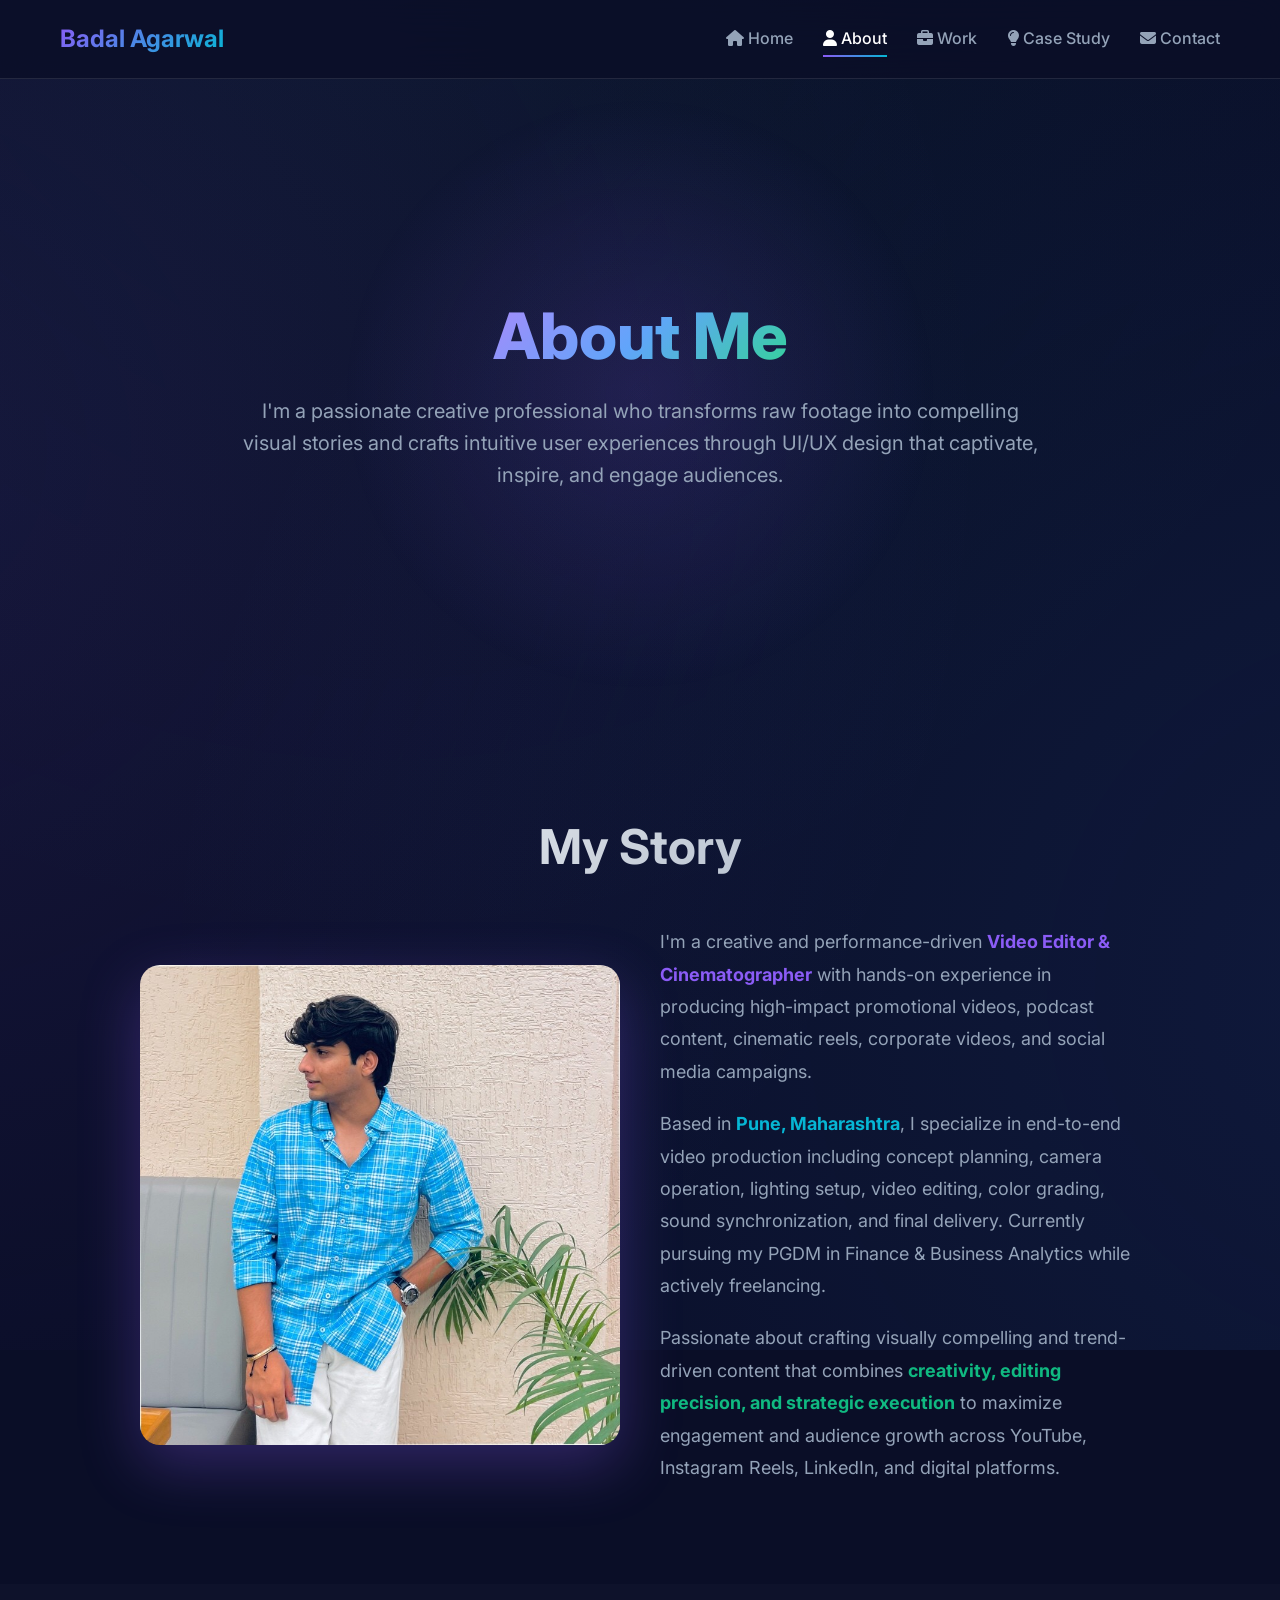
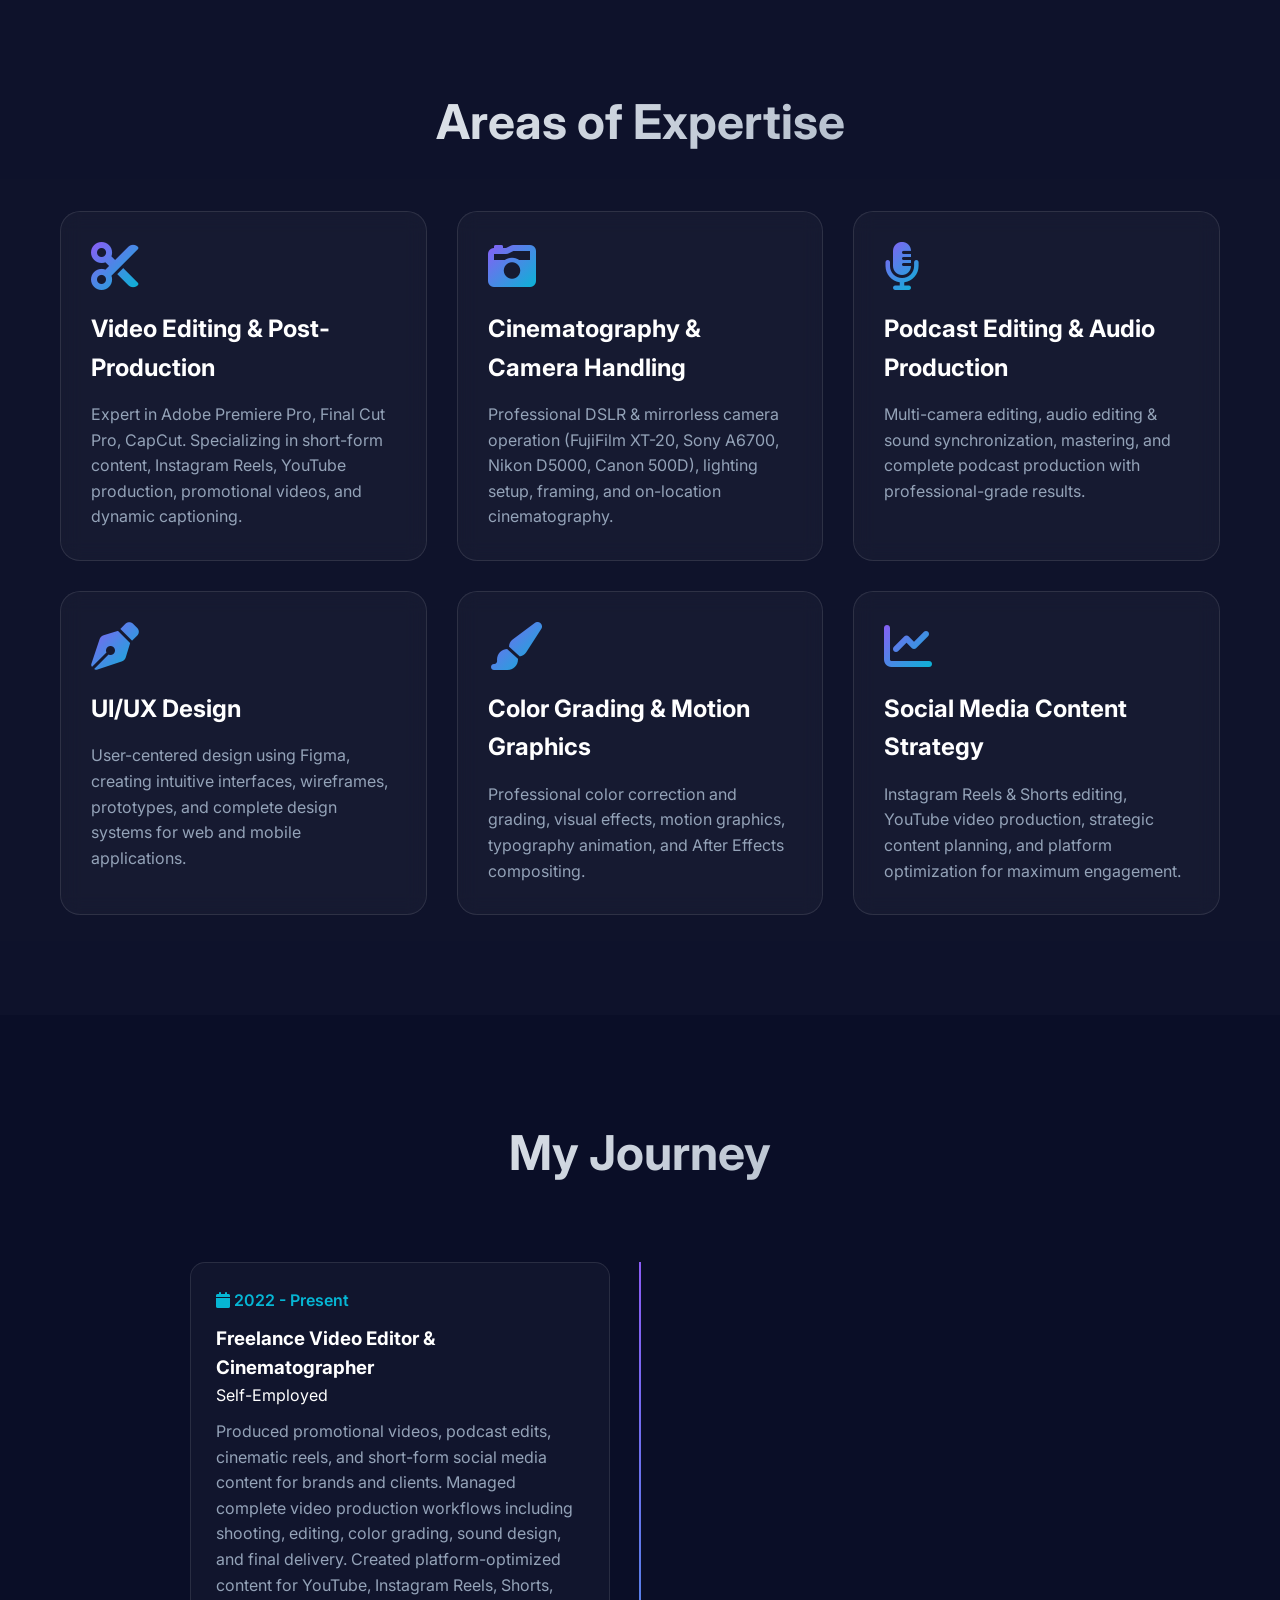
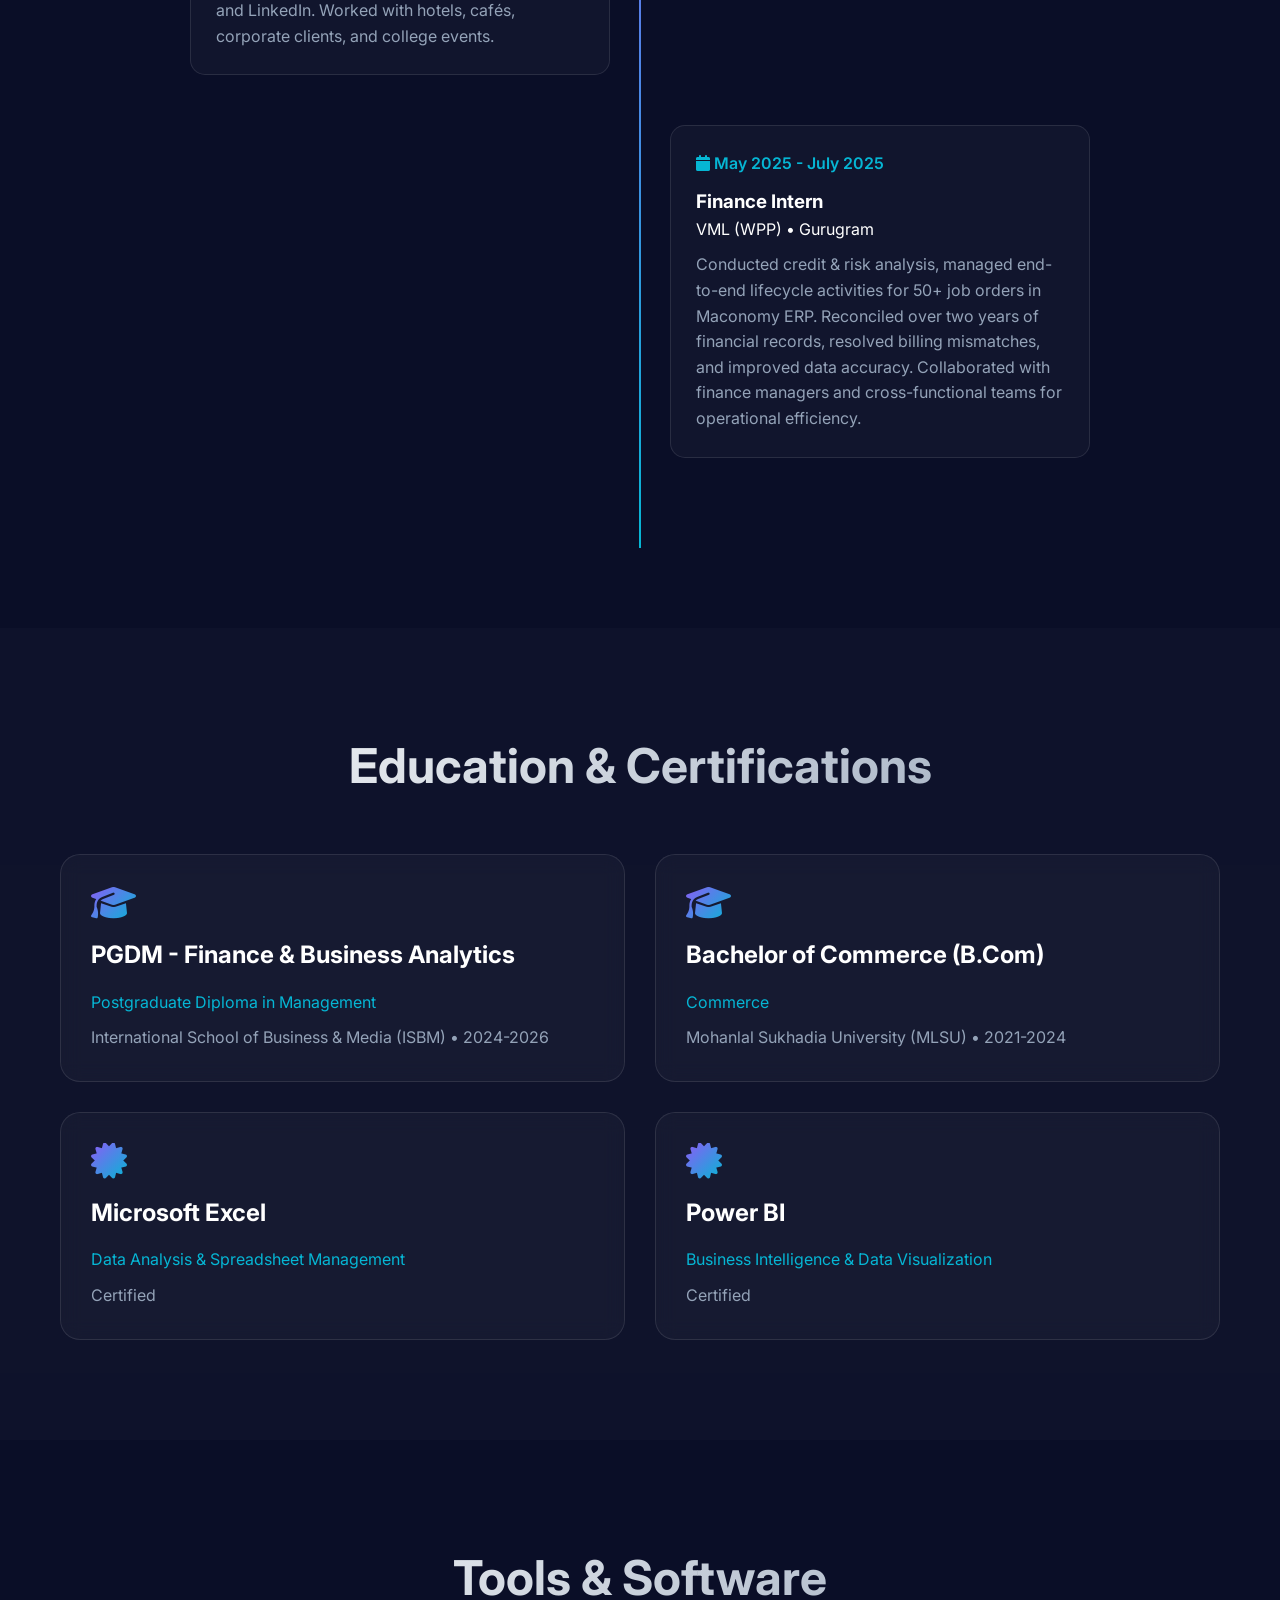
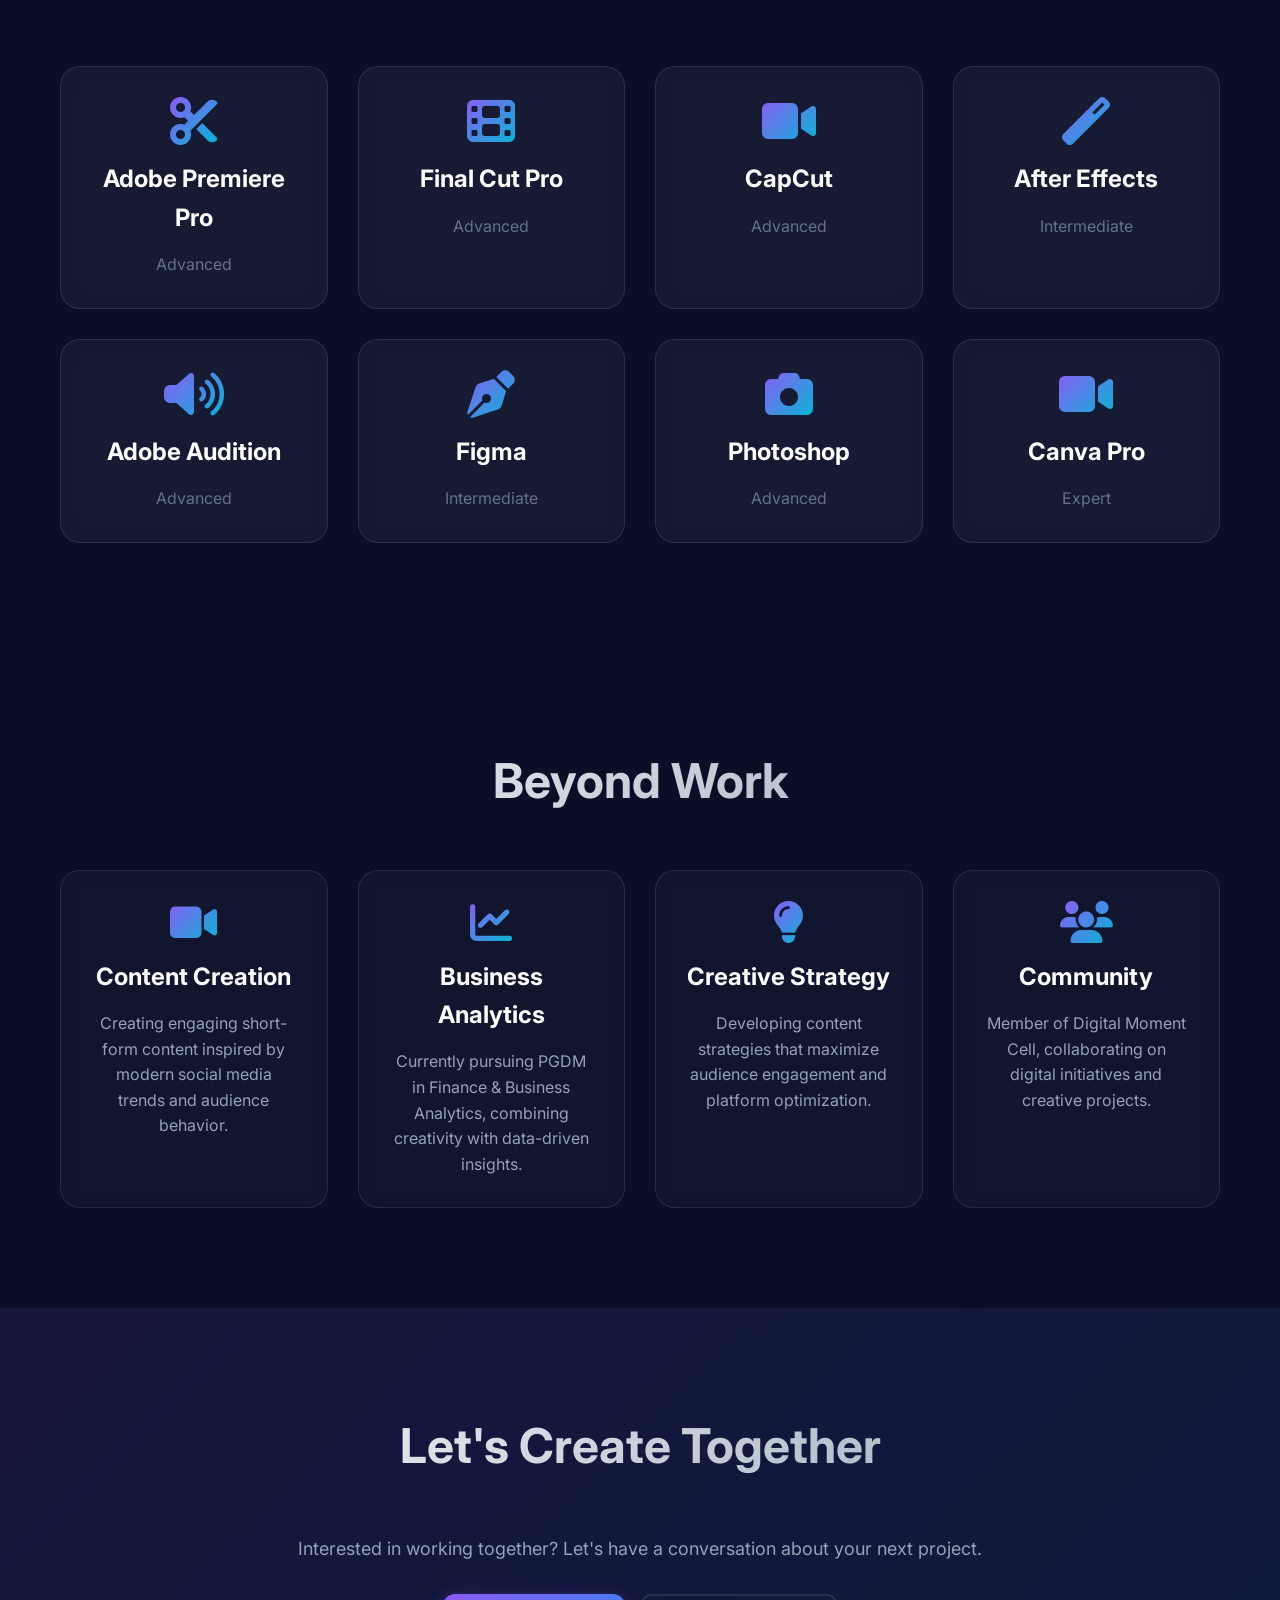
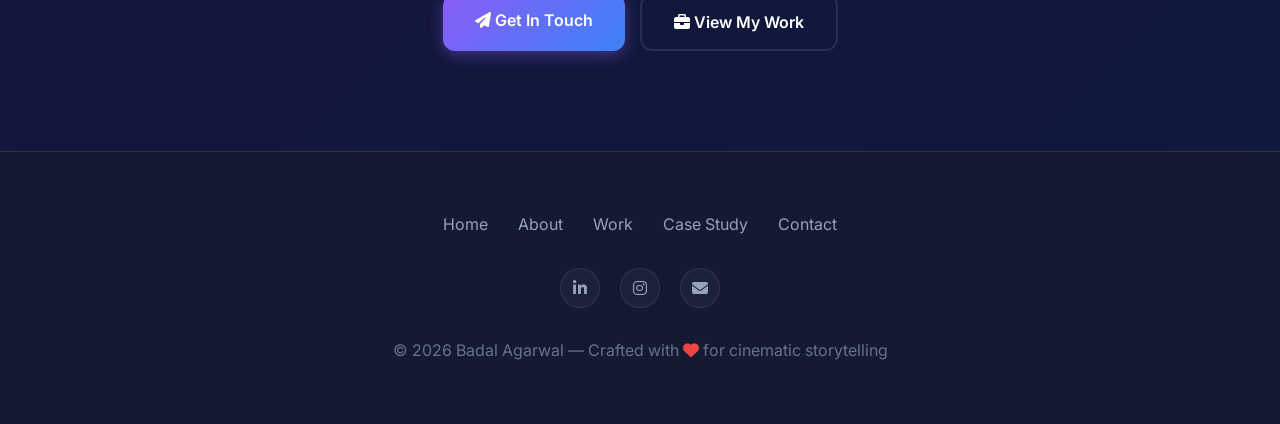
==== about.html @ 4ddb7d3e "Updated Code" ====
<!DOCTYPE html>
<html lang="en">
<head>
  <meta charset="UTF-8">
  <meta name="viewport" content="width=device-width, initial-scale=1.0">
  <meta name="description" content="Learn about Badal Agarwal - Video Editor, Cinematographer & Visual Storyteller based in Pune, Maharashtra. PGDM student specializing in creative video production.">
  <title>About | Badal Agarwal - Creative Portfolio</title>

  <!-- Font Awesome -->
  <link rel="stylesheet" href="https://cdnjs.cloudflare.com/ajax/libs/font-awesome/6.4.0/css/all.min.css">

  <!-- Google Fonts -->
  <link href="https://fonts.googleapis.com/css2?family=Inter:wght@300;400;500;600;700;800;900&display=swap" rel="stylesheet">

  <!-- Stylesheet -->
  <link rel="stylesheet" href="css/style.css">
</head>

<body>

<!-- LOADING SCREEN -->
<div class="loading-screen">
  <div class="loader"></div>
</div>

<!-- SCROLL PROGRESS BAR -->
<div class="scroll-progress"></div>

<!-- NAVIGATION -->
<header class="nav">
  <div class="logo">Badal Agarwal</div>

  <div class="menu-toggle">
    <span></span>
    <span></span>
    <span></span>
  </div>

  <nav>
    <a href="index.html"><i class="fas fa-home"></i> Home</a>
    <a href="about.html"><i class="fas fa-user"></i> About</a>
    <a href="projects.html"><i class="fas fa-briefcase"></i> Work</a>
    <a href="case-study.html"><i class="fas fa-lightbulb"></i> Case Study</a>
    <a href="contact.html"><i class="fas fa-envelope"></i> Contact</a>
  </nav>
</header>

<!-- HERO SECTION -->
<section class="hero" style="min-height: 70vh;">
  <h1 class="fade-in">About Me</h1>
  <p class="fade-in" style="max-width: 800px; font-size: 20px;">
    I'm a passionate creative professional who transforms raw footage into compelling visual stories and crafts intuitive user experiences through UI/UX design that captivate, inspire, and engage audiences.
  </p>
</section>

<!-- MY STORY -->
<section class="section">
  <div style="max-width: 1000px; margin: 0 auto;">
    <h2 class="fade-in" style="text-align: center; margin-bottom: 40px;">My Story</h2>

    <div style="display: grid; grid-template-columns: 1fr 1fr; gap: 40px; align-items: center;" class="fade-in">
      <div>
        <img src="assets/images/Badal.jpeg"
             alt="Badal Agarwal"
             class="img"
             style="border-radius: 20px; box-shadow: 0 20px 60px rgba(139, 92, 246, 0.3);">
      </div>

      <div>
        <p style="font-size: 18px; line-height: 1.8; color: var(--text-secondary); margin-bottom: 20px;">
          I'm a creative and performance-driven <strong style="color: var(--accent-purple);">Video Editor & Cinematographer</strong> with hands-on experience in producing high-impact promotional videos, podcast content, cinematic reels, corporate videos, and social media campaigns.
        </p>

        <p style="font-size: 18px; line-height: 1.8; color: var(--text-secondary); margin-bottom: 20px;">
          Based in <strong style="color: var(--accent-cyan);">Pune, Maharashtra</strong>, I specialize in end-to-end video production including concept planning, camera operation, lighting setup, video editing, color grading, sound synchronization, and final delivery. Currently pursuing my PGDM in Finance & Business Analytics while actively freelancing.
        </p>

        <p style="font-size: 18px; line-height: 1.8; color: var(--text-secondary);">
          Passionate about crafting visually compelling and trend-driven content that combines <strong style="color: var(--accent-green);">creativity, editing precision, and strategic execution</strong> to maximize engagement and audience growth across YouTube, Instagram Reels, LinkedIn, and digital platforms.
        </p>
      </div>
    </div>
  </div>
</section>

<!-- EXPERTISE AREAS -->
<section class="section" style="background: rgba(255,255,255,0.02);">
  <h2 class="fade-in">Areas of Expertise</h2>

  <div class="grid">
    <div class="card fade-in">
      <i class="fas fa-cut"></i>
      <h3>Video Editing & Post-Production</h3>
      <p>Expert in Adobe Premiere Pro, Final Cut Pro, CapCut. Specializing in short-form content, Instagram Reels, YouTube production, promotional videos, and dynamic captioning.</p>
    </div>

    <div class="card fade-in">
      <i class="fas fa-camera-retro"></i>
      <h3>Cinematography & Camera Handling</h3>
      <p>Professional DSLR & mirrorless camera operation (FujiFilm XT-20, Sony A6700, Nikon D5000, Canon 500D), lighting setup, framing, and on-location cinematography.</p>
    </div>

    <div class="card fade-in">
      <i class="fas fa-microphone-alt"></i>
      <h3>Podcast Editing & Audio Production</h3>
      <p>Multi-camera editing, audio editing & sound synchronization, mastering, and complete podcast production with professional-grade results.</p>
    </div>

    <div class="card fade-in">
      <i class="fas fa-pen-nib"></i>
      <h3>UI/UX Design</h3>
      <p>User-centered design using Figma, creating intuitive interfaces, wireframes, prototypes, and complete design systems for web and mobile applications.</p>
    </div>

    <div class="card fade-in">
      <i class="fas fa-paint-brush"></i>
      <h3>Color Grading & Motion Graphics</h3>
      <p>Professional color correction and grading, visual effects, motion graphics, typography animation, and After Effects compositing.</p>
    </div>

    <div class="card fade-in">
      <i class="fas fa-chart-line"></i>
      <h3>Social Media Content Strategy</h3>
      <p>Instagram Reels & Shorts editing, YouTube video production, strategic content planning, and platform optimization for maximum engagement.</p>
    </div>
  </div>
</section>

<!-- TIMELINE / JOURNEY -->
<section class="section">
  <h2 class="fade-in">My Journey</h2>

  <div class="timeline">
    <div class="timeline-item">
      <div class="timeline-dot"></div>
      <div class="timeline-content">
        <div class="timeline-date"><i class="fas fa-calendar"></i> 2022 - Present</div>
        <h3>Freelance Video Editor & Cinematographer</h3>
        <p>Self-Employed</p>
        <p style="margin-top: 10px; color: var(--text-secondary);">
          Produced promotional videos, podcast edits, cinematic reels, and short-form social media content for brands and clients. Managed complete video production workflows including shooting, editing, color grading, sound design, and final delivery. Created platform-optimized content for YouTube, Instagram Reels, Shorts, and LinkedIn. Worked with hotels, cafés, corporate clients, and college events.
        </p>
      </div>
    </div>

    <div class="timeline-item">
      <div class="timeline-dot"></div>
      <div class="timeline-content">
        <div class="timeline-date"><i class="fas fa-calendar"></i> May 2025 - July 2025</div>
        <h3>Finance Intern</h3>
        <p>VML (WPP) • Gurugram</p>
        <p style="margin-top: 10px; color: var(--text-secondary);">
          Conducted credit & risk analysis, managed end-to-end lifecycle activities for 50+ job orders in Maconomy ERP. Reconciled over two years of financial records, resolved billing mismatches, and improved data accuracy. Collaborated with finance managers and cross-functional teams for operational efficiency.
        </p>
      </div>
    </div>
  </div>
</section>

<!-- CERTIFICATIONS & EDUCATION -->
<section class="section" style="background: rgba(255,255,255,0.02);">
  <h2 class="fade-in">Education & Certifications</h2>

  <div class="grid grid-2">
    <div class="card fade-in">
      <i class="fas fa-graduation-cap" style="font-size: 36px; margin-bottom: 15px;"></i>
      <h3>PGDM - Finance & Business Analytics</h3>
      <p style="color: var(--accent-cyan); margin-bottom: 10px;">Postgraduate Diploma in Management</p>
      <p style="color: var(--text-secondary);">International School of Business & Media (ISBM) • 2024-2026</p>
    </div>

    <div class="card fade-in">
      <i class="fas fa-graduation-cap" style="font-size: 36px; margin-bottom: 15px;"></i>
      <h3>Bachelor of Commerce (B.Com)</h3>
      <p style="color: var(--accent-cyan); margin-bottom: 10px;">Commerce</p>
      <p style="color: var(--text-secondary);">Mohanlal Sukhadia University (MLSU) • 2021-2024</p>
    </div>

    <div class="card fade-in">
      <i class="fas fa-certificate" style="font-size: 36px; margin-bottom: 15px;"></i>
      <h3>Microsoft Excel</h3>
      <p style="color: var(--accent-cyan); margin-bottom: 10px;">Data Analysis & Spreadsheet Management</p>
      <p style="color: var(--text-secondary);">Certified</p>
    </div>

    <div class="card fade-in">
      <i class="fas fa-certificate" style="font-size: 36px; margin-bottom: 15px;"></i>
      <h3>Power BI</h3>
      <p style="color: var(--accent-cyan); margin-bottom: 10px;">Business Intelligence & Data Visualization</p>
      <p style="color: var(--text-secondary);">Certified</p>
    </div>
  </div>
</section>

<!-- TOOLS & SOFTWARE -->
<section class="section">
  <h2 class="fade-in">Tools & Software</h2>

  <div class="grid grid-4">
    <div class="card fade-in text-center glass">
      <i class="fas fa-cut" style="font-size: 48px; margin-bottom: 15px; color: var(--accent-purple);"></i>
      <h3>Adobe Premiere Pro</h3>
      <p style="color: var(--text-muted);">Advanced</p>
    </div>

    <div class="card fade-in text-center glass">
      <i class="fas fa-film" style="font-size: 48px; margin-bottom: 15px; color: var(--accent-blue);"></i>
      <h3>Final Cut Pro</h3>
      <p style="color: var(--text-muted);">Advanced</p>
    </div>

    <div class="card fade-in text-center glass">
      <i class="fas fa-video" style="font-size: 48px; margin-bottom: 15px; color: var(--accent-cyan);"></i>
      <h3>CapCut</h3>
      <p style="color: var(--text-muted);">Advanced</p>
    </div>

    <div class="card fade-in text-center glass">
      <i class="fas fa-magic" style="font-size: 48px; margin-bottom: 15px; color: var(--accent-green);"></i>
      <h3>After Effects</h3>
      <p style="color: var(--text-muted);">Intermediate</p>
    </div>

    <div class="card fade-in text-center glass">
      <i class="fas fa-volume-up" style="font-size: 48px; margin-bottom: 15px; color: var(--accent-purple);"></i>
      <h3>Adobe Audition</h3>
      <p style="color: var(--text-muted);">Advanced</p>
    </div>

    <div class="card fade-in text-center glass">
      <i class="fas fa-pen-nib" style="font-size: 48px; margin-bottom: 15px; color: var(--accent-blue);"></i>
      <h3>Figma</h3>
      <p style="color: var(--text-muted);">Intermediate</p>
    </div>

    <div class="card fade-in text-center glass">
      <i class="fas fa-camera" style="font-size: 48px; margin-bottom: 15px; color: var(--accent-cyan);"></i>
      <h3>Photoshop</h3>
      <p style="color: var(--text-muted);">Advanced</p>
    </div>

    <div class="card fade-in text-center glass">
      <i class="fas fa-video" style="font-size: 48px; margin-bottom: 15px; color: var(--accent-green);"></i>
      <h3>Canva Pro</h3>
      <p style="color: var(--text-muted);">Expert</p>
    </div>
  </div>
</section>

<!-- PERSONAL INTERESTS -->
<section class="section">
  <h2 class="fade-in">Beyond Work</h2>

  <div class="grid grid-4">
    <div class="card fade-in text-center">
      <i class="fas fa-video" style="font-size: 42px; margin-bottom: 15px; color: var(--accent-cyan);"></i>
      <h3>Content Creation</h3>
      <p>Creating engaging short-form content inspired by modern social media trends and audience behavior.</p>
    </div>

    <div class="card fade-in text-center">
      <i class="fas fa-chart-line" style="font-size: 42px; margin-bottom: 15px; color: var(--accent-purple);"></i>
      <h3>Business Analytics</h3>
      <p>Currently pursuing PGDM in Finance & Business Analytics, combining creativity with data-driven insights.</p>
    </div>

    <div class="card fade-in text-center">
      <i class="fas fa-lightbulb" style="font-size: 42px; margin-bottom: 15px; color: var(--accent-blue);"></i>
      <h3>Creative Strategy</h3>
      <p>Developing content strategies that maximize audience engagement and platform optimization.</p>
    </div>

    <div class="card fade-in text-center">
      <i class="fas fa-users" style="font-size: 42px; margin-bottom: 15px; color: var(--accent-green);"></i>
      <h3>Community</h3>
      <p>Member of Digital Moment Cell, collaborating on digital initiatives and creative projects.</p>
    </div>
  </div>
</section>

<!-- CALL TO ACTION -->
<section class="section text-center" style="background: linear-gradient(135deg, rgba(139, 92, 246, 0.1), rgba(59, 130, 246, 0.1));">
  <h2 class="fade-in">Let's Create Together</h2>
  <p class="fade-in" style="color: var(--text-secondary); margin-bottom: 30px; font-size: 18px;">
    Interested in working together? Let's have a conversation about your next project.
  </p>
  <div class="hero-buttons fade-in">
    <a href="contact.html" class="btn">
      <i class="fas fa-paper-plane"></i> Get In Touch
    </a>
    <a href="projects.html" class="btn-outline">
      <i class="fas fa-briefcase"></i> View My Work
    </a>
  </div>
</section>

<!-- FOOTER -->
<footer>
  <div class="footer-content">
    <div class="footer-links">
      <a href="index.html">Home</a>
      <a href="about.html">About</a>
      <a href="projects.html">Work</a>
      <a href="case-study.html">Case Study</a>
      <a href="contact.html">Contact</a>
    </div>

    <div class="social-links">
      <a href="https://www.linkedin.com/in/badal-agarwal-88731a245/" target="_blank" class="social-icon">
        <i class="fab fa-linkedin-in"></i>
      </a>
      <a href="https://www.instagram.com/badal.99" target="_blank" class="social-icon">
        <i class="fab fa-instagram"></i>
      </a>
      <a href="mailto:badalagrawal99@gmail.com" class="social-icon">
        <i class="fas fa-envelope"></i>
      </a>
    </div>

    <p style="margin-top: 30px;">
      © 2026 Badal Agarwal — Crafted with <i class="fas fa-heart" style="color: #ef4444;"></i> for cinematic storytelling
    </p>
  </div>
</footer>

<!-- BACK TO TOP BUTTON -->
<div class="back-to-top">
  <i class="fas fa-arrow-up"></i>
</div>

<!-- JavaScript -->
<script src="js/main.js"></script>

</body>
</html>
---- css/style.css ----
/* ===================================
   BADAL CREATIVE PORTFOLIO - ENHANCED
   Advanced, Attractive, Interview-Ready
   =================================== */

/* CSS VARIABLES FOR EASY THEMING */
:root {
  --bg-primary: #0a0e27;
  --bg-secondary: #151932;
  --bg-card: rgba(255,255,255,0.03);
  --accent-purple: #8b5cf6;
  --accent-blue: #3b82f6;
  --accent-cyan: #06b6d4;
  --accent-green: #10b981;
  --text-primary: #ffffff;
  --text-secondary: #94a3b8;
  --text-muted: #64748b;
  --border-color: rgba(255,255,255,0.1);
  --shadow-glow: 0 0 40px rgba(139, 92, 246, 0.3);
  --transition: all 0.3s cubic-bezier(0.4, 0, 0.2, 1);
}

* {
  margin: 0;
  padding: 0;
  box-sizing: border-box;
}

body {
  margin: 0;
  font-family: 'Inter', -apple-system, BlinkMacSystemFont, 'Segoe UI', sans-serif;
  background: var(--bg-primary);
  color: var(--text-primary);
  overflow-x: hidden;
  scroll-behavior: smooth;
  line-height: 1.6;
  position: relative;
}

/* LOADING SCREEN */
.loading-screen {
  position: fixed;
  top: 0;
  left: 0;
  width: 100%;
  height: 100%;
  background: var(--bg-primary);
  display: flex;
  justify-content: center;
  align-items: center;
  z-index: 10000;
  transition: opacity 0.5s ease, visibility 0.5s ease;
}

.loading-screen.hidden {
  opacity: 0;
  visibility: hidden;
}

.loader {
  width: 50px;
  height: 50px;
  border: 3px solid var(--border-color);
  border-top-color: var(--accent-purple);
  border-radius: 50%;
  animation: spin 1s linear infinite;
}

@keyframes spin {
  to { transform: rotate(360deg); }
}

/* SCROLL PROGRESS BAR */
.scroll-progress {
  position: fixed;
  top: 0;
  left: 0;
  height: 3px;
  background: linear-gradient(90deg, var(--accent-purple), var(--accent-cyan), var(--accent-green));
  z-index: 1000;
  transition: width 0.1s ease;
}

/* ANIMATED GRADIENT BACKGROUND */
body::before {
  content: '';
  position: fixed;
  top: -50%;
  left: -50%;
  width: 200%;
  height: 200%;
  background: radial-gradient(circle at 20% 50%, rgba(139, 92, 246, 0.1) 0%, transparent 50%),
              radial-gradient(circle at 80% 80%, rgba(59, 130, 246, 0.1) 0%, transparent 50%),
              radial-gradient(circle at 40% 20%, rgba(16, 185, 129, 0.05) 0%, transparent 50%);
  animation: gradientMove 20s ease infinite;
  z-index: -1;
}

@keyframes gradientMove {
  0%, 100% { transform: translate(0, 0) rotate(0deg); }
  50% { transform: translate(-10%, -10%) rotate(180deg); }
}

/* =====================================
   NAVIGATION
   ===================================== */
.nav {
  display: flex;
  justify-content: space-between;
  align-items: center;
  padding: 20px 60px;
  position: sticky;
  top: 0;
  background: rgba(10, 14, 39, 0.8);
  backdrop-filter: blur(20px);
  -webkit-backdrop-filter: blur(20px);
  border-bottom: 1px solid var(--border-color);
  z-index: 100;
  transition: var(--transition);
}

.nav.scrolled {
  padding: 15px 60px;
  background: rgba(10, 14, 39, 0.95);
  box-shadow: 0 4px 30px rgba(0, 0, 0, 0.3);
}

.logo {
  font-size: 24px;
  font-weight: 700;
  background: linear-gradient(135deg, var(--accent-purple), var(--accent-cyan));
  -webkit-background-clip: text;
  -webkit-text-fill-color: transparent;
  background-clip: text;
  cursor: pointer;
  transition: var(--transition);
}

.logo:hover {
  transform: scale(1.05);
}

nav {
  display: flex;
  gap: 30px;
  align-items: center;
}

nav a {
  color: var(--text-secondary);
  text-decoration: none;
  font-weight: 500;
  position: relative;
  padding: 5px 0;
  transition: var(--transition);
}

nav a::after {
  content: '';
  position: absolute;
  bottom: 0;
  left: 0;
  width: 0;
  height: 2px;
  background: linear-gradient(90deg, var(--accent-purple), var(--accent-cyan));
  transition: width 0.3s ease;
}

nav a:hover {
  color: var(--text-primary);
}

nav a:hover::after {
  width: 100%;
}

nav a.active {
  color: var(--text-primary);
}

nav a.active::after {
  width: 100%;
}

/* MOBILE MENU TOGGLE */
.menu-toggle {
  display: none;
  flex-direction: column;
  gap: 5px;
  cursor: pointer;
  z-index: 101;
}

.menu-toggle span {
  width: 25px;
  height: 3px;
  background: var(--text-primary);
  transition: var(--transition);
  border-radius: 3px;
}

.menu-toggle.active span:nth-child(1) {
  transform: rotate(45deg) translate(8px, 8px);
}

.menu-toggle.active span:nth-child(2) {
  opacity: 0;
}

.menu-toggle.active span:nth-child(3) {
  transform: rotate(-45deg) translate(7px, -7px);
}

/* =====================================
   HERO SECTION
   ===================================== */
.hero {
  min-height: 100vh;
  display: flex;
  flex-direction: column;
  justify-content: center;
  align-items: center;
  text-align: center;
  padding: 100px 40px 60px;
  position: relative;
  overflow: hidden;
}

.hero::before {
  content: '';
  position: absolute;
  top: 50%;
  left: 50%;
  transform: translate(-50%, -50%);
  width: 600px;
  height: 600px;
  background: radial-gradient(circle, rgba(139, 92, 246, 0.15) 0%, transparent 70%);
  animation: pulse 4s ease-in-out infinite;
}

@keyframes pulse {
  0%, 100% { transform: translate(-50%, -50%) scale(1); opacity: 0.5; }
  50% { transform: translate(-50%, -50%) scale(1.2); opacity: 0.8; }
}

.hero h1 {
  font-size: clamp(32px, 5vw, 64px);
  font-weight: 800;
  line-height: 1.2;
  max-width: 900px;
  margin-bottom: 20px;
  background: linear-gradient(135deg, #a78bfa 0%, #60a5fa 50%, #34d399 100%);
  -webkit-background-clip: text;
  -webkit-text-fill-color: transparent;
  background-clip: text;
  animation: fadeUp 1s ease backwards;
  position: relative;
  z-index: 1;
}

.hero p {
  font-size: clamp(16px, 2vw, 20px);
  color: var(--text-secondary);
  margin-bottom: 40px;
  max-width: 700px;
  animation: fadeUp 1.2s ease backwards;
  position: relative;
  z-index: 1;
}

.hero-buttons {
  display: flex;
  gap: 15px;
  flex-wrap: wrap;
  justify-content: center;
  animation: fadeUp 1.4s ease backwards;
  position: relative;
  z-index: 1;
}

@keyframes fadeUp {
  from {
    opacity: 0;
    transform: translateY(30px);
  }
  to {
    opacity: 1;
    transform: translateY(0);
  }
}

/* BUTTONS */
.btn {
  padding: 14px 32px;
  background: linear-gradient(135deg, var(--accent-purple), var(--accent-blue));
  color: var(--text-primary);
  text-decoration: none;
  border-radius: 12px;
  font-weight: 600;
  font-size: 16px;
  transition: var(--transition);
  border: none;
  cursor: pointer;
  position: relative;
  overflow: hidden;
  box-shadow: 0 4px 15px rgba(139, 92, 246, 0.4);
}

.btn::before {
  content: '';
  position: absolute;
  top: 0;
  left: -100%;
  width: 100%;
  height: 100%;
  background: linear-gradient(90deg, transparent, rgba(255,255,255,0.2), transparent);
  transition: left 0.5s ease;
}

.btn:hover::before {
  left: 100%;
}

.btn:hover {
  transform: translateY(-2px);
  box-shadow: 0 8px 25px rgba(139, 92, 246, 0.6);
}

.btn-outline {
  padding: 14px 32px;
  background: transparent;
  color: var(--text-primary);
  text-decoration: none;
  border-radius: 12px;
  font-weight: 600;
  font-size: 16px;
  border: 2px solid var(--border-color);
  transition: var(--transition);
  cursor: pointer;
}

.btn-outline:hover {
  border-color: var(--accent-purple);
  background: rgba(139, 92, 246, 0.1);
  transform: translateY(-2px);
}

/* HERO IMAGE */
.hero .img {
  max-width: 800px;
  width: 100%;
  margin-top: 60px;
  border-radius: 20px;
  box-shadow: 0 20px 60px rgba(0, 0, 0, 0.5);
  transition: transform 0.5s ease;
  animation: fadeUp 1.6s ease backwards;
  position: relative;
  z-index: 1;
}

.hero .img:hover {
  transform: scale(1.02) translateY(-10px);
}

/* =====================================
   SECTIONS
   ===================================== */
.section {
  padding: 100px 60px;
  position: relative;
}

.section h2 {
  font-size: clamp(32px, 4vw, 48px);
  margin-bottom: 50px;
  text-align: center;
  background: linear-gradient(135deg, var(--text-primary), var(--text-secondary));
  -webkit-background-clip: text;
  -webkit-text-fill-color: transparent;
  background-clip: text;
}

/* =====================================
   GRID LAYOUTS
   ===================================== */
.grid {
  display: grid;
  grid-template-columns: repeat(auto-fit, minmax(300px, 1fr));
  gap: 30px;
  max-width: 1400px;
  margin: 0 auto;
}

.grid-2 {
  grid-template-columns: repeat(auto-fit, minmax(400px, 1fr));
}

.grid-4 {
  grid-template-columns: repeat(auto-fit, minmax(250px, 1fr));
}

/* =====================================
   CARDS
   ===================================== */
.card {
  background: var(--bg-card);
  border: 1px solid var(--border-color);
  padding: 30px;
  border-radius: 20px;
  transition: var(--transition);
  text-decoration: none;
  color: var(--text-primary);
  position: relative;
  overflow: hidden;
  backdrop-filter: blur(10px);
  -webkit-backdrop-filter: blur(10px);
}

.card::before {
  content: '';
  position: absolute;
  top: 0;
  left: 0;
  width: 100%;
  height: 100%;
  background: linear-gradient(135deg, rgba(139, 92, 246, 0.1), rgba(59, 130, 246, 0.1));
  opacity: 0;
  transition: opacity 0.3s ease;
}

.card:hover::before {
  opacity: 1;
}

.card:hover {
  transform: translateY(-10px);
  border-color: var(--accent-purple);
  box-shadow: 0 15px 40px rgba(139, 92, 246, 0.3);
}

.card i {
  font-size: 48px;
  margin-bottom: 20px;
  background: linear-gradient(135deg, var(--accent-purple), var(--accent-cyan));
  -webkit-background-clip: text;
  -webkit-text-fill-color: transparent;
  background-clip: text;
}

.card h3 {
  font-size: 24px;
  margin-bottom: 15px;
  color: var(--text-primary);
}

.card p {
  color: var(--text-secondary);
  line-height: 1.6;
}

/* =====================================
   STATISTICS SECTION
   ===================================== */
.stats-section {
  background: linear-gradient(135deg, rgba(139, 92, 246, 0.1), rgba(59, 130, 246, 0.1));
  padding: 80px 60px;
}

.stats-grid {
  display: grid;
  grid-template-columns: repeat(auto-fit, minmax(200px, 1fr));
  gap: 40px;
  max-width: 1200px;
  margin: 0 auto;
  text-align: center;
}

.stat-item {
  opacity: 0;
  transform: translateY(20px);
  transition: var(--transition);
}

.stat-item.visible {
  opacity: 1;
  transform: translateY(0);
}

.stat-number {
  font-size: 48px;
  font-weight: 800;
  background: linear-gradient(135deg, var(--accent-purple), var(--accent-cyan));
  -webkit-background-clip: text;
  -webkit-text-fill-color: transparent;
  background-clip: text;
  display: block;
  margin-bottom: 10px;
}

.stat-label {
  font-size: 16px;
  color: var(--text-secondary);
  text-transform: uppercase;
  letter-spacing: 1px;
}

/* =====================================
   SKILLS SECTION
   ===================================== */
.skills-grid {
  max-width: 1000px;
  margin: 0 auto;
}

.skill-item {
  margin-bottom: 30px;
  opacity: 0;
  transform: translateX(-20px);
  transition: var(--transition);
}

.skill-item.visible {
  opacity: 1;
  transform: translateX(0);
}

.skill-header {
  display: flex;
  justify-content: space-between;
  margin-bottom: 10px;
}

.skill-name {
  font-weight: 600;
  color: var(--text-primary);
}

.skill-percentage {
  color: var(--accent-purple);
  font-weight: 600;
}

.skill-bar {
  height: 8px;
  background: var(--bg-card);
  border-radius: 10px;
  overflow: hidden;
  position: relative;
}

.skill-progress {
  height: 100%;
  background: linear-gradient(90deg, var(--accent-purple), var(--accent-cyan));
  border-radius: 10px;
  width: 0;
  transition: width 1.5s cubic-bezier(0.4, 0, 0.2, 1);
  box-shadow: 0 0 10px rgba(139, 92, 246, 0.5);
}

/* =====================================
   PROJECT CARDS WITH IMAGES
   ===================================== */
.project-card {
  background: var(--bg-card);
  border: 1px solid var(--border-color);
  border-radius: 20px;
  overflow: hidden;
  transition: var(--transition);
  text-decoration: none;
  color: var(--text-primary);
  display: flex;
  flex-direction: column;
}

.project-card:hover {
  transform: translateY(-10px);
  box-shadow: 0 20px 40px rgba(139, 92, 246, 0.3);
}

.project-image {
  width: 100%;
  height: 250px;
  object-fit: cover;
  transition: transform 0.5s ease;
}

.project-card:hover .project-image {
  transform: scale(1.1);
}

.project-content {
  padding: 25px;
}

.project-tags {
  display: flex;
  gap: 10px;
  flex-wrap: wrap;
  margin-bottom: 15px;
}

.tag {
  padding: 5px 12px;
  background: rgba(139, 92, 246, 0.2);
  border-radius: 20px;
  font-size: 12px;
  color: var(--accent-purple);
  border: 1px solid var(--accent-purple);
}

/* =====================================
   TIMELINE
   ===================================== */
.timeline {
  max-width: 900px;
  margin: 0 auto;
  position: relative;
  padding: 20px 0;
}

.timeline::before {
  content: '';
  position: absolute;
  left: 50%;
  transform: translateX(-50%);
  width: 2px;
  height: 100%;
  background: linear-gradient(180deg, var(--accent-purple), var(--accent-cyan));
}

.timeline-item {
  margin-bottom: 50px;
  position: relative;
  opacity: 0;
  transition: var(--transition);
}

.timeline-item.visible {
  opacity: 1;
}

.timeline-item:nth-child(odd) {
  padding-right: calc(50% + 30px);
  transform: translateX(-30px);
}

.timeline-item:nth-child(even) {
  padding-left: calc(50% + 30px);
  transform: translateX(30px);
}

.timeline-item.visible {
  transform: translateX(0);
}

.timeline-content {
  background: var(--bg-card);
  padding: 25px;
  border-radius: 15px;
  border: 1px solid var(--border-color);
  position: relative;
}

.timeline-dot {
  position: absolute;
  top: 20px;
  width: 16px;
  height: 16px;
  background: var(--accent-purple);
  border-radius: 50%;
  border: 3px solid var(--bg-primary);
  box-shadow: 0 0 15px var(--accent-purple);
}

.timeline-item:nth-child(odd) .timeline-dot {
  right: calc(-8px - 50%);
}

.timeline-item:nth-child(even) .timeline-dot {
  left: calc(-8px - 50%);
}

.timeline-date {
  color: var(--accent-cyan);
  font-weight: 600;
  margin-bottom: 10px;
}

/* =====================================
   TESTIMONIALS
   ===================================== */
.testimonial-card {
  background: var(--bg-card);
  padding: 40px;
  border-radius: 20px;
  border: 1px solid var(--border-color);
  text-align: center;
  transition: var(--transition);
}

.testimonial-card:hover {
  border-color: var(--accent-purple);
  transform: translateY(-5px);
}

.testimonial-avatar {
  width: 80px;
  height: 80px;
  border-radius: 50%;
  margin: 0 auto 20px;
  border: 3px solid var(--accent-purple);
  object-fit: cover;
}

.testimonial-text {
  font-style: italic;
  color: var(--text-secondary);
  margin-bottom: 20px;
  line-height: 1.8;
}

.testimonial-author {
  font-weight: 600;
  color: var(--text-primary);
}

.testimonial-role {
  font-size: 14px;
  color: var(--text-muted);
}

/* =====================================
   CONTACT SECTION
   ===================================== */
.contact-box {
  padding: 100px 60px;
  max-width: 1200px;
  margin: 0 auto;
}

.contact-grid {
  display: grid;
  grid-template-columns: repeat(auto-fit, minmax(250px, 1fr));
  gap: 20px;
  margin-top: 50px;
}

.contact-form {
  max-width: 600px;
  margin: 50px auto 0;
}

.form-group {
  margin-bottom: 25px;
}

.form-group label {
  display: block;
  margin-bottom: 8px;
  color: var(--text-secondary);
  font-weight: 500;
}

.form-group input,
.form-group textarea {
  width: 100%;
  padding: 15px;
  background: var(--bg-card);
  border: 1px solid var(--border-color);
  border-radius: 10px;
  color: var(--text-primary);
  font-family: inherit;
  font-size: 16px;
  transition: var(--transition);
}

.form-group input:focus,
.form-group textarea:focus {
  outline: none;
  border-color: var(--accent-purple);
  background: rgba(139, 92, 246, 0.05);
}

.form-group textarea {
  resize: vertical;
  min-height: 150px;
}

/* =====================================
   CASE STUDY PAGES
   ===================================== */
.case-hero {
  padding: 150px 40px 80px;
  text-align: center;
  background: linear-gradient(180deg, rgba(139, 92, 246, 0.1), transparent);
}

.case-hero h1 {
  font-size: clamp(36px, 5vw, 64px);
  margin-bottom: 20px;
  background: linear-gradient(135deg, var(--accent-purple), var(--accent-cyan));
  -webkit-background-clip: text;
  -webkit-text-fill-color: transparent;
  background-clip: text;
}

.case-section {
  padding: 80px 10%;
  max-width: 1400px;
  margin: 0 auto;
}

.case-section h2 {
  font-size: 36px;
  margin-bottom: 25px;
  text-align: left;
}

.case-section p {
  font-size: 18px;
  line-height: 1.8;
  color: var(--text-secondary);
}

.case-dark {
  background: var(--bg-card);
  border-top: 1px solid var(--border-color);
  border-bottom: 1px solid var(--border-color);
}

/* =====================================
   IMAGES
   ===================================== */
.img {
  width: 100%;
  max-width: 100%;
  border-radius: 16px;
  transition: transform 0.4s ease;
  display: block;
}

.img:hover {
  transform: scale(1.02);
}

/* =====================================
   FOOTER
   ===================================== */
footer {
  text-align: center;
  padding: 60px 40px;
  background: var(--bg-secondary);
  border-top: 1px solid var(--border-color);
  color: var(--text-muted);
}

.footer-content {
  max-width: 1200px;
  margin: 0 auto;
}

.footer-links {
  display: flex;
  justify-content: center;
  gap: 30px;
  margin-bottom: 30px;
  flex-wrap: wrap;
}

.footer-links a {
  color: var(--text-secondary);
  text-decoration: none;
  transition: var(--transition);
}

.footer-links a:hover {
  color: var(--accent-purple);
}

.social-links {
  display: flex;
  justify-content: center;
  gap: 20px;
  margin-bottom: 30px;
}

.social-icon {
  width: 40px;
  height: 40px;
  display: flex;
  align-items: center;
  justify-content: center;
  background: var(--bg-card);
  border: 1px solid var(--border-color);
  border-radius: 50%;
  color: var(--text-secondary);
  text-decoration: none;
  transition: var(--transition);
}

.social-icon:hover {
  background: var(--accent-purple);
  color: var(--text-primary);
  border-color: var(--accent-purple);
  transform: translateY(-3px);
}

/* BACK TO TOP BUTTON */
.back-to-top {
  position: fixed;
  bottom: 30px;
  right: 30px;
  width: 50px;
  height: 50px;
  background: linear-gradient(135deg, var(--accent-purple), var(--accent-blue));
  border-radius: 50%;
  display: flex;
  align-items: center;
  justify-content: center;
  color: var(--text-primary);
  font-size: 24px;
  cursor: pointer;
  opacity: 0;
  visibility: hidden;
  transition: var(--transition);
  z-index: 99;
  box-shadow: 0 4px 15px rgba(139, 92, 246, 0.4);
}

.back-to-top.visible {
  opacity: 1;
  visibility: visible;
}

.back-to-top:hover {
  transform: translateY(-5px);
  box-shadow: 0 8px 25px rgba(139, 92, 246, 0.6);
}

/* =====================================
   ANIMATIONS
   ===================================== */
.fade-in {
  opacity: 0;
  transform: translateY(30px);
  transition: opacity 0.8s ease, transform 0.8s ease;
}

.fade-in.visible {
  opacity: 1;
  transform: translateY(0);
}

.fade-in-left {
  opacity: 0;
  transform: translateX(-30px);
  transition: opacity 0.8s ease, transform 0.8s ease;
}

.fade-in-left.visible {
  opacity: 1;
  transform: translateX(0);
}

.fade-in-right {
  opacity: 0;
  transform: translateX(30px);
  transition: opacity 0.8s ease, transform 0.8s ease;
}

.fade-in-right.visible {
  opacity: 1;
  transform: translateX(0);
}

/* =====================================
   RESPONSIVE DESIGN
   ===================================== */
@media (max-width: 968px) {
  .nav {
    padding: 15px 30px;
  }

  nav {
    position: fixed;
    top: 0;
    right: -100%;
    width: 70%;
    height: 100vh;
    background: rgba(10, 14, 39, 0.98);
    backdrop-filter: blur(20px);
    flex-direction: column;
    justify-content: center;
    gap: 40px;
    transition: right 0.3s ease;
    border-left: 1px solid var(--border-color);
  }

  nav.active {
    right: 0;
  }

  .menu-toggle {
    display: flex;
  }

  .section {
    padding: 60px 30px;
  }

  .grid {
    grid-template-columns: 1fr;
  }

  .timeline::before {
    left: 20px;
  }

  .timeline-item:nth-child(odd),
  .timeline-item:nth-child(even) {
    padding-left: 50px;
    padding-right: 0;
  }

  .timeline-item:nth-child(odd) .timeline-dot,
  .timeline-item:nth-child(even) .timeline-dot {
    left: 13px;
  }

  .hero {
    padding: 80px 20px 40px;
  }

  .contact-box {
    padding: 60px 30px;
  }
}

@media (max-width: 640px) {
  .nav {
    padding: 15px 20px;
  }

  .hero h1 {
    font-size: 32px;
  }

  .section h2 {
    font-size: 28px;
  }

  .stats-grid {
    grid-template-columns: repeat(2, 1fr);
  }

  .hero-buttons {
    flex-direction: column;
    width: 100%;
  }

  .btn, .btn-outline {
    width: 100%;
    text-align: center;
  }
}

/* =====================================
   UTILITY CLASSES
   ===================================== */
.text-center {
  text-align: center;
}

.text-gradient {
  background: linear-gradient(135deg, var(--accent-purple), var(--accent-cyan));
  -webkit-background-clip: text;
  -webkit-text-fill-color: transparent;
  background-clip: text;
}

.mb-20 {
  margin-bottom: 20px;
}

.mb-40 {
  margin-bottom: 40px;
}

.mt-40 {
  margin-top: 40px;
}

/* =====================================
   HOVER EFFECTS
   ===================================== */
.hover-zoom {
  overflow: hidden;
}

.hover-zoom img {
  transition: transform 0.5s ease;
}

.hover-zoom:hover img {
  transform: scale(1.1);
}

/* GLASS MORPHISM EFFECT */
.glass {
  background: rgba(255, 255, 255, 0.05);
  backdrop-filter: blur(10px);
  -webkit-backdrop-filter: blur(10px);
  border: 1px solid rgba(255, 255, 255, 0.1);
}
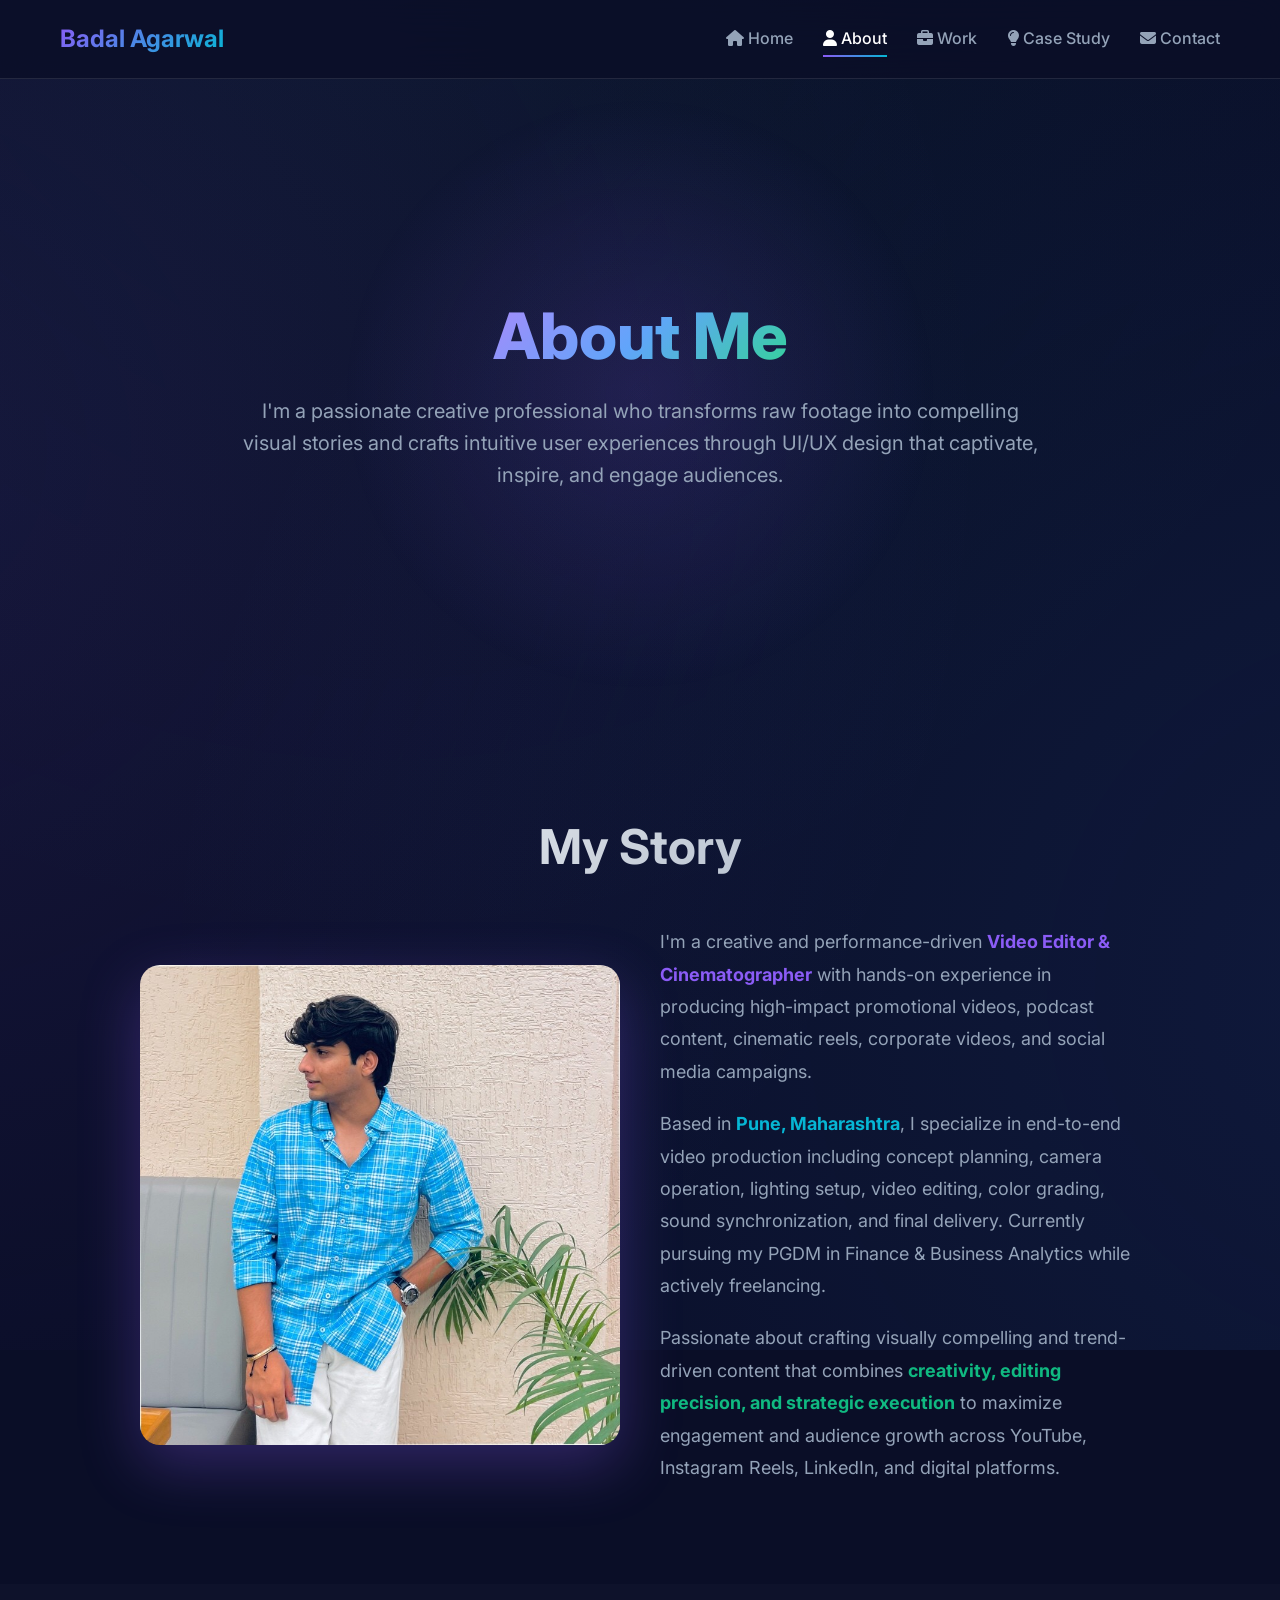
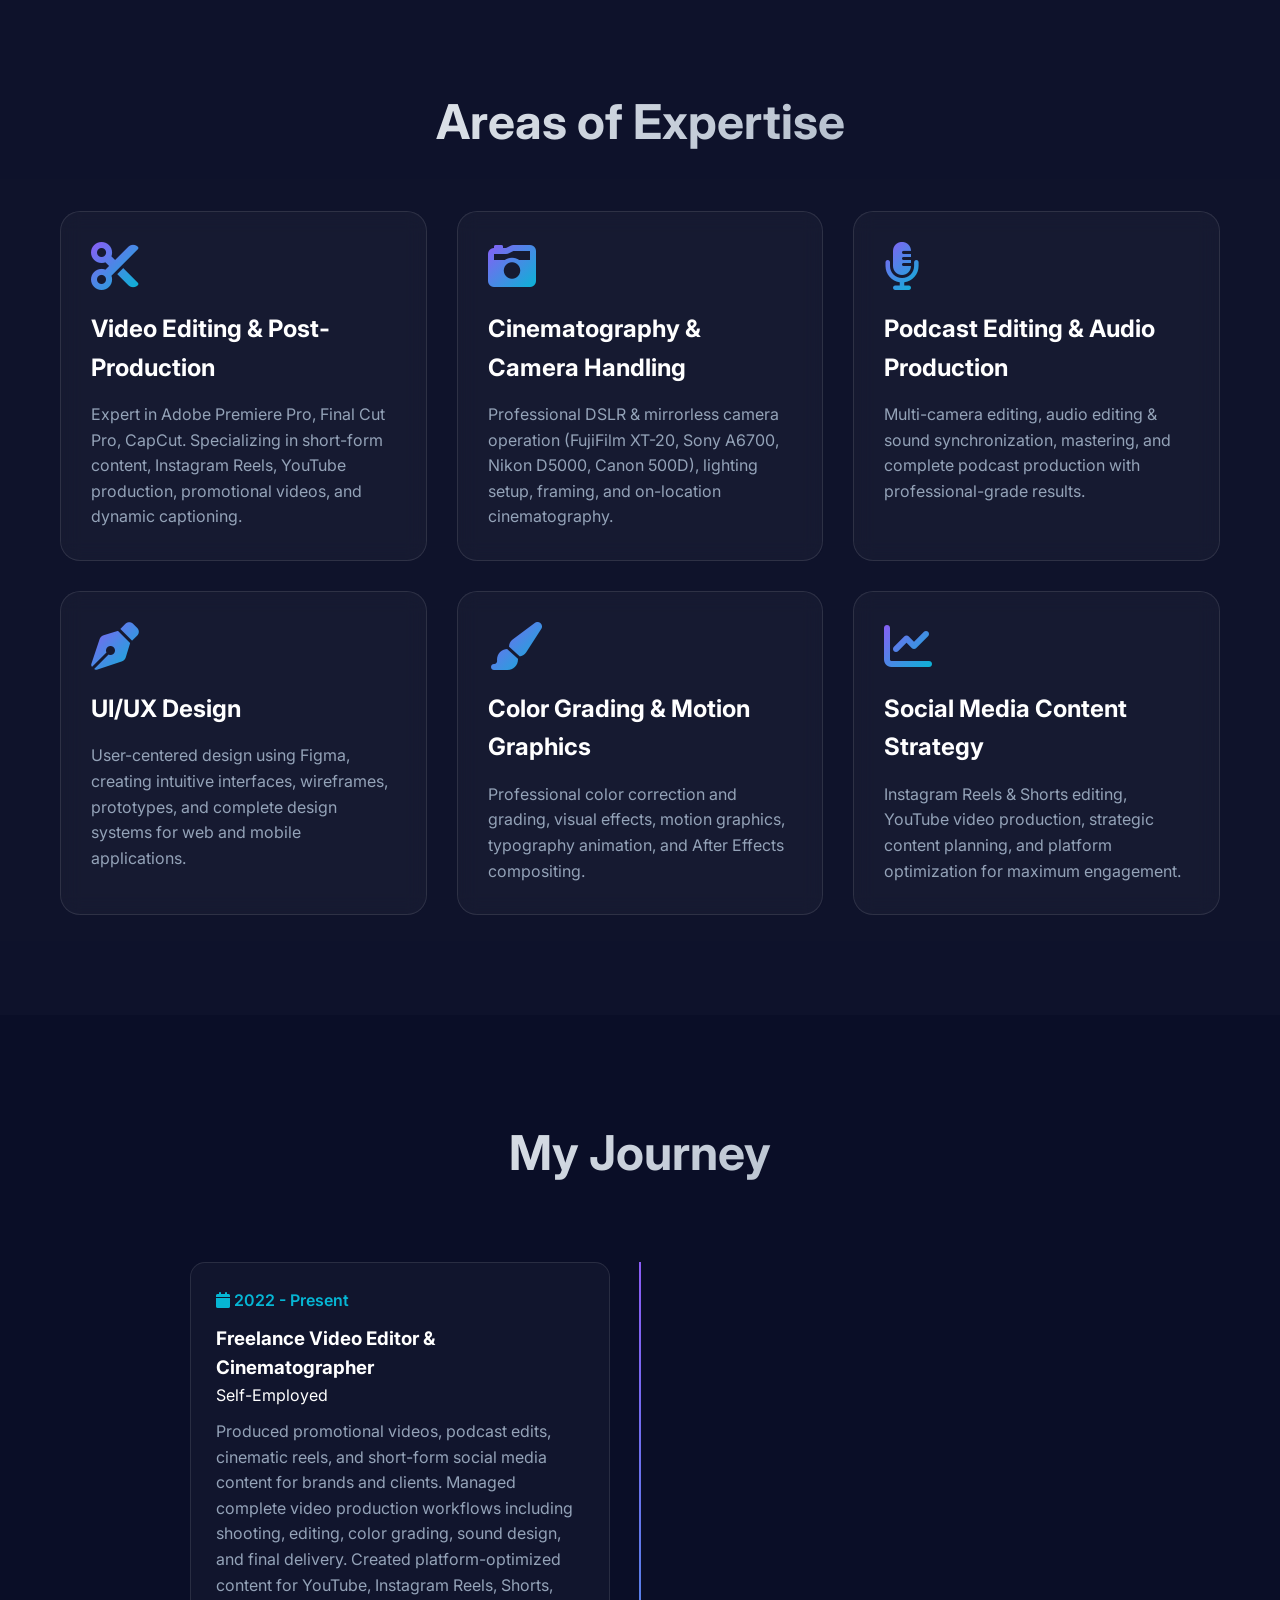
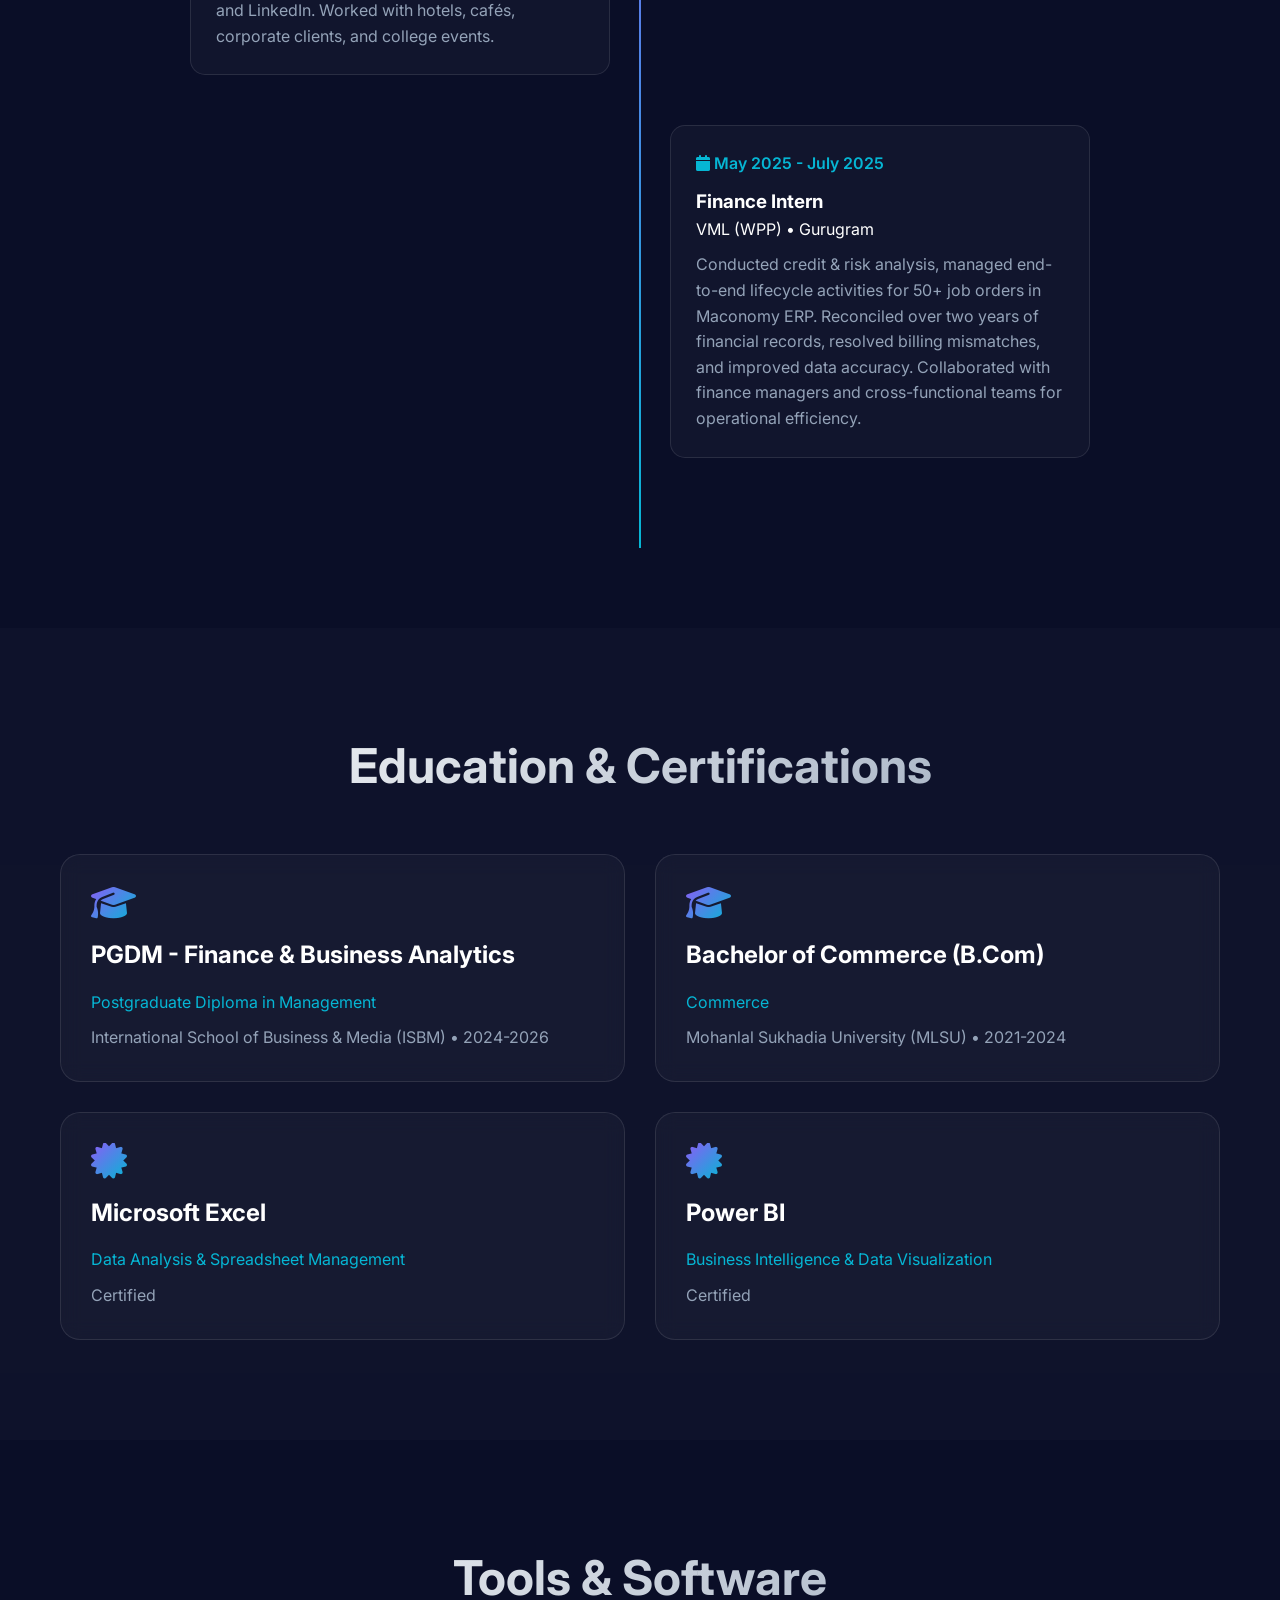
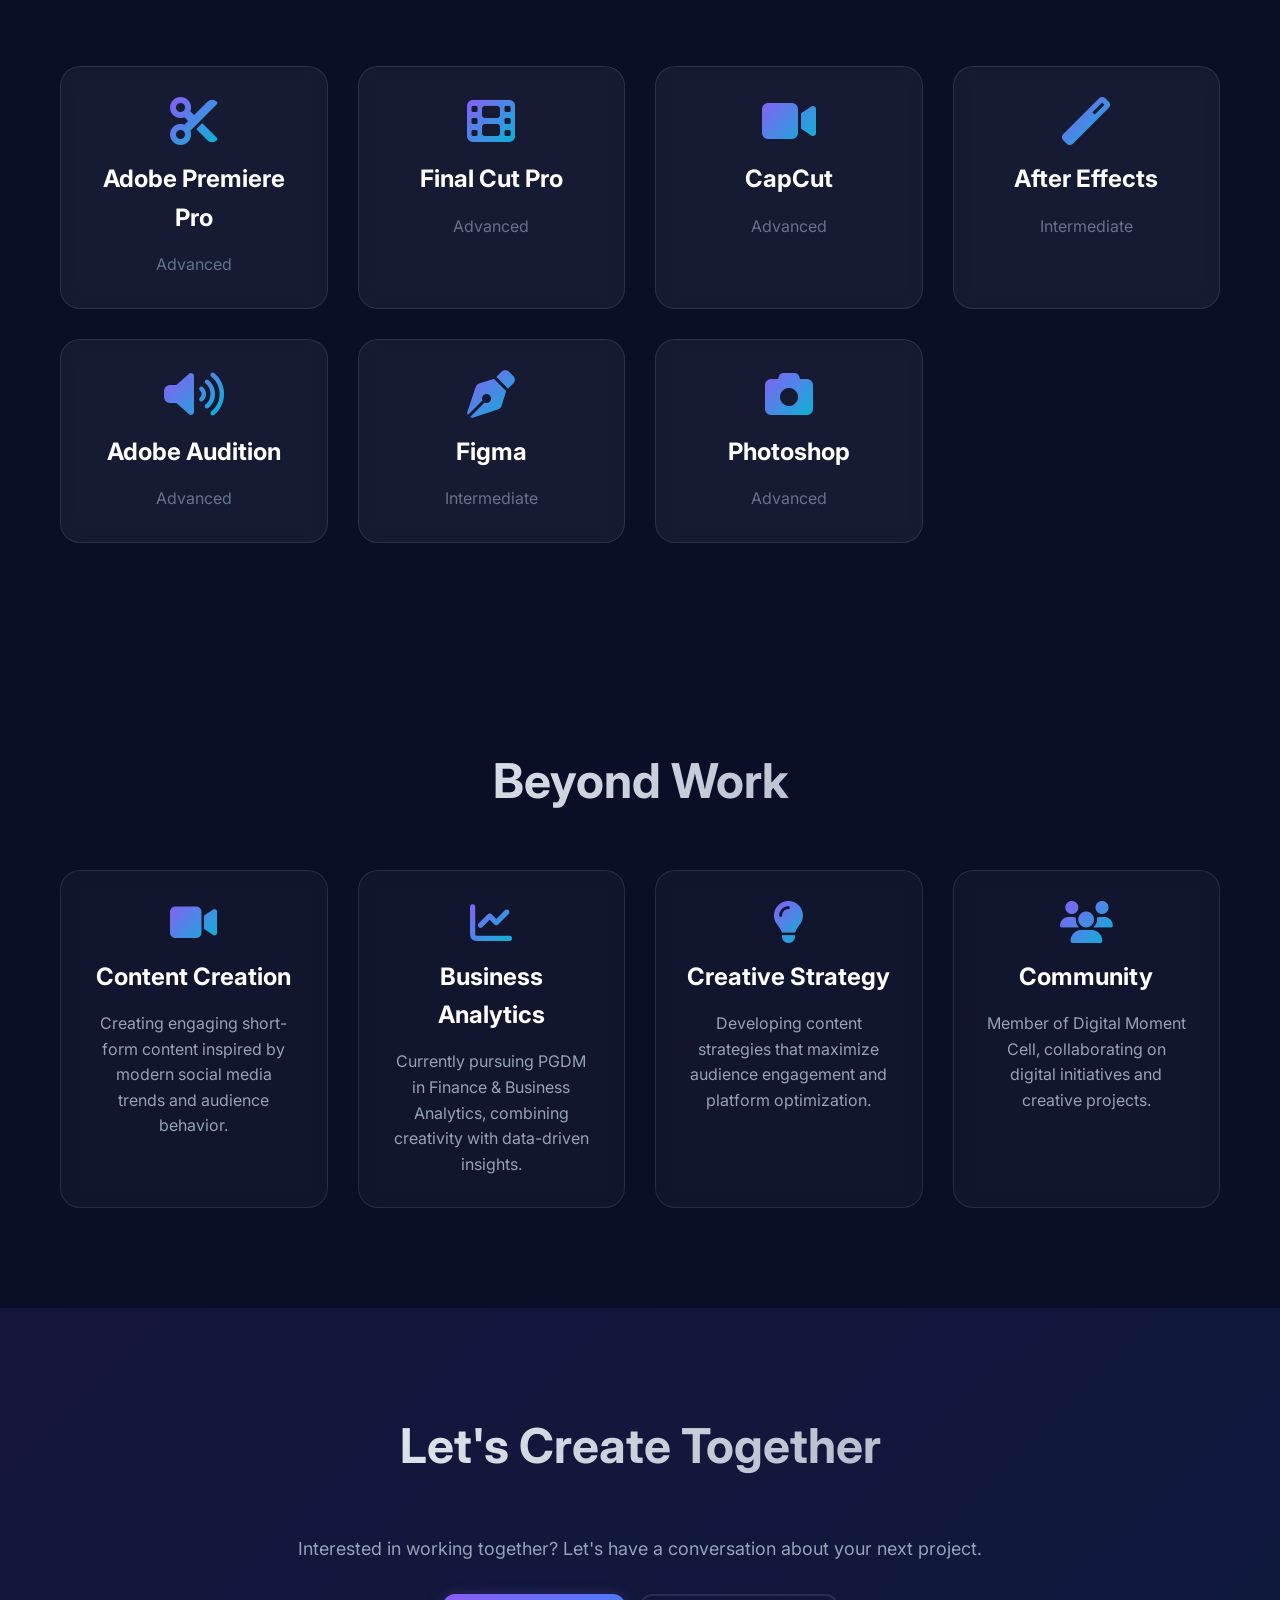
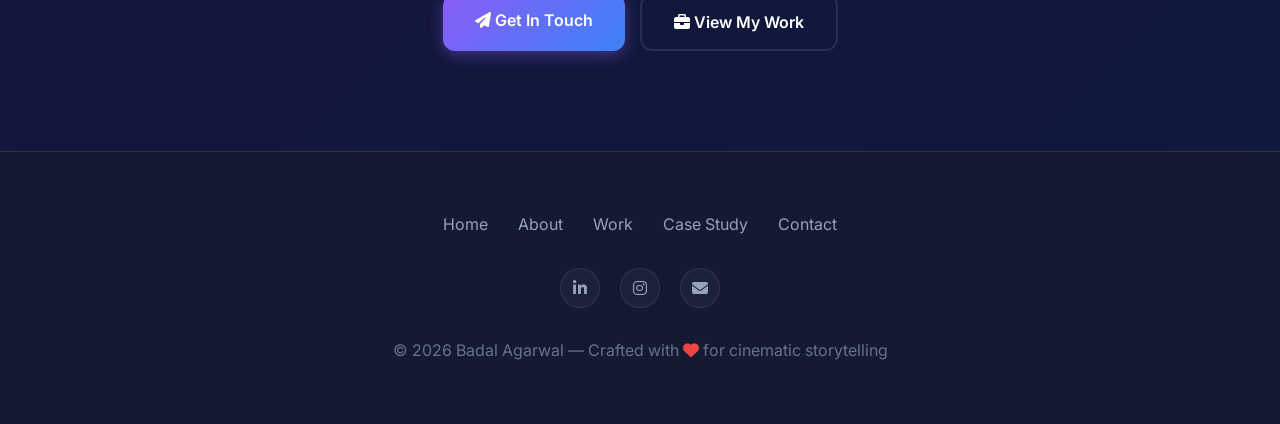
==== commit 5bc41b6b: "Updated Code" ====
--- a/about.html
+++ b/about.html
@@ -237,14 +237,7 @@
       <i class="fas fa-camera" style="font-size: 48px; margin-bottom: 15px; color: var(--accent-cyan);"></i>
       <h3>Photoshop</h3>
       <p style="color: var(--text-muted);">Advanced</p>
-    </div>
-
-    <div class="card fade-in text-center glass">
-      <i class="fas fa-video" style="font-size: 48px; margin-bottom: 15px; color: var(--accent-green);"></i>
-      <h3>Canva Pro</h3>
-      <p style="color: var(--text-muted);">Expert</p>
-    </div>
-  </div>
+    </div>  </div>
 </section>
 
 <!-- PERSONAL INTERESTS -->
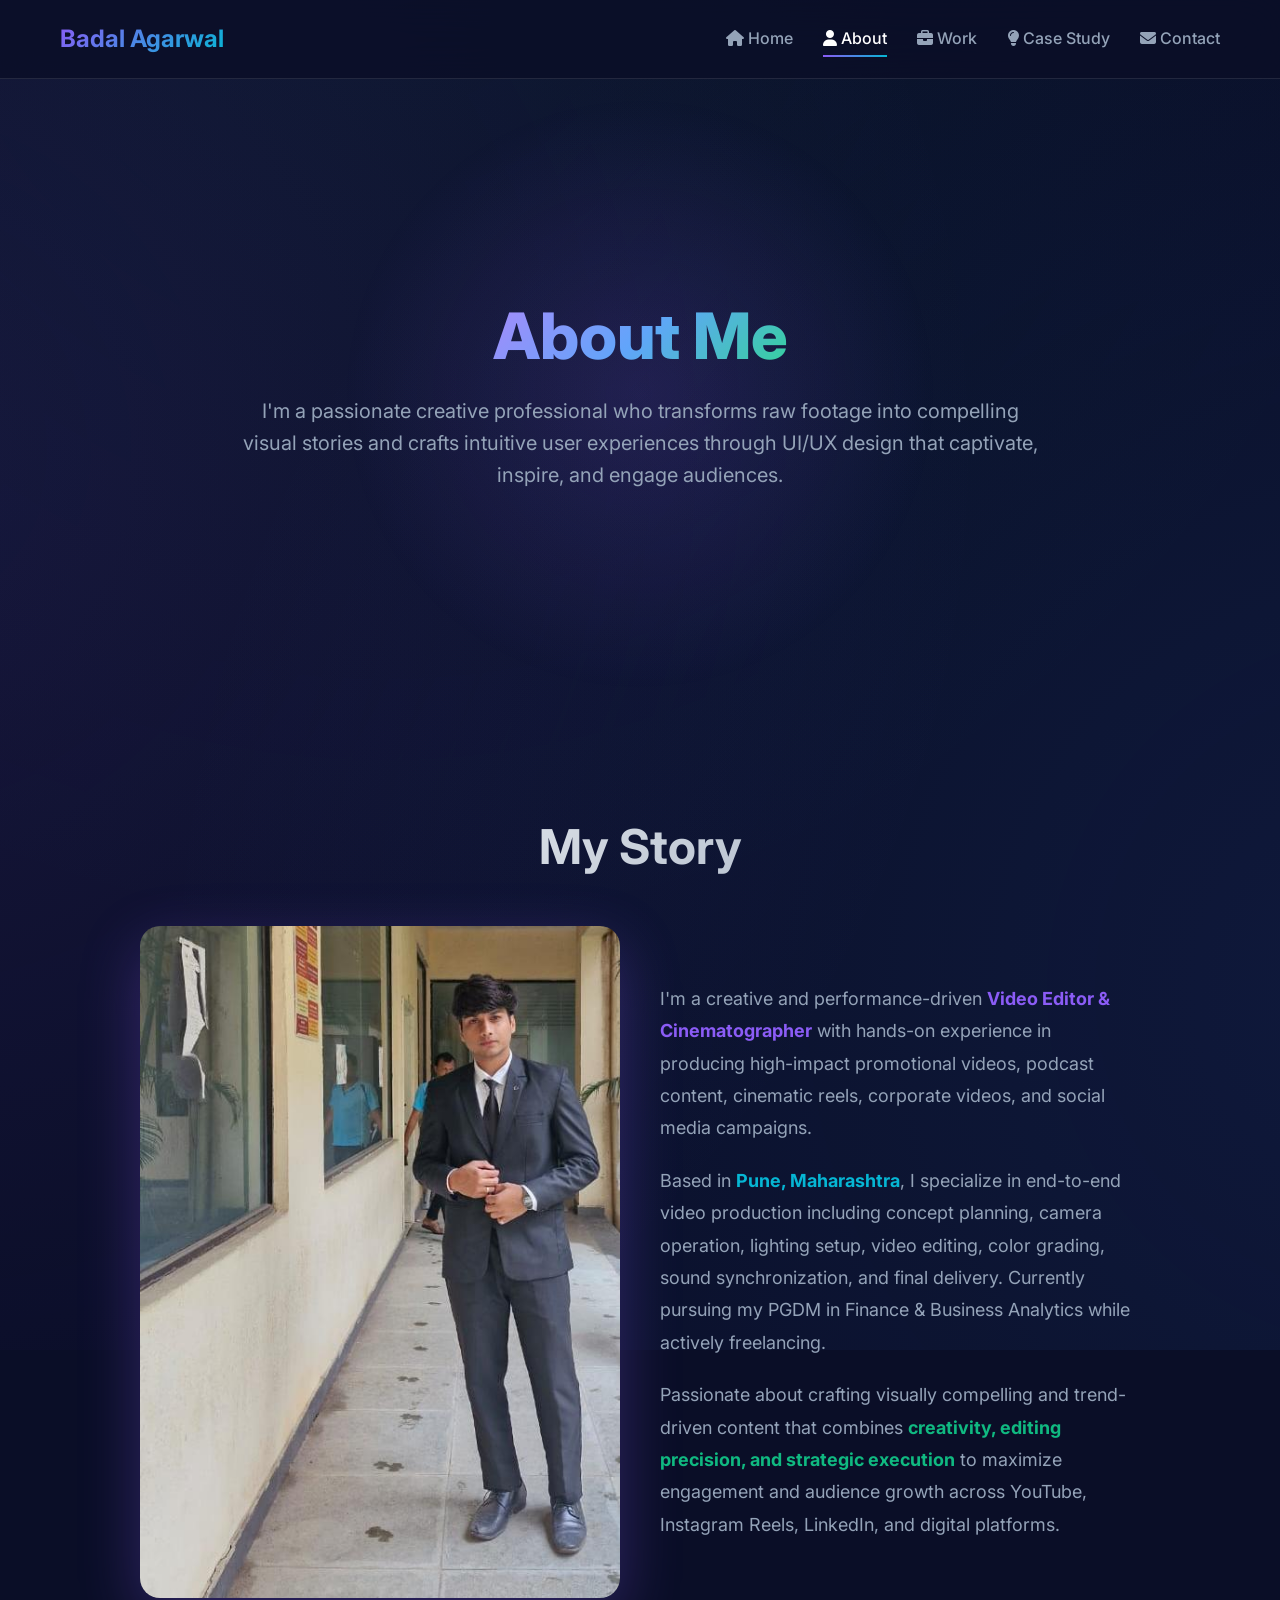
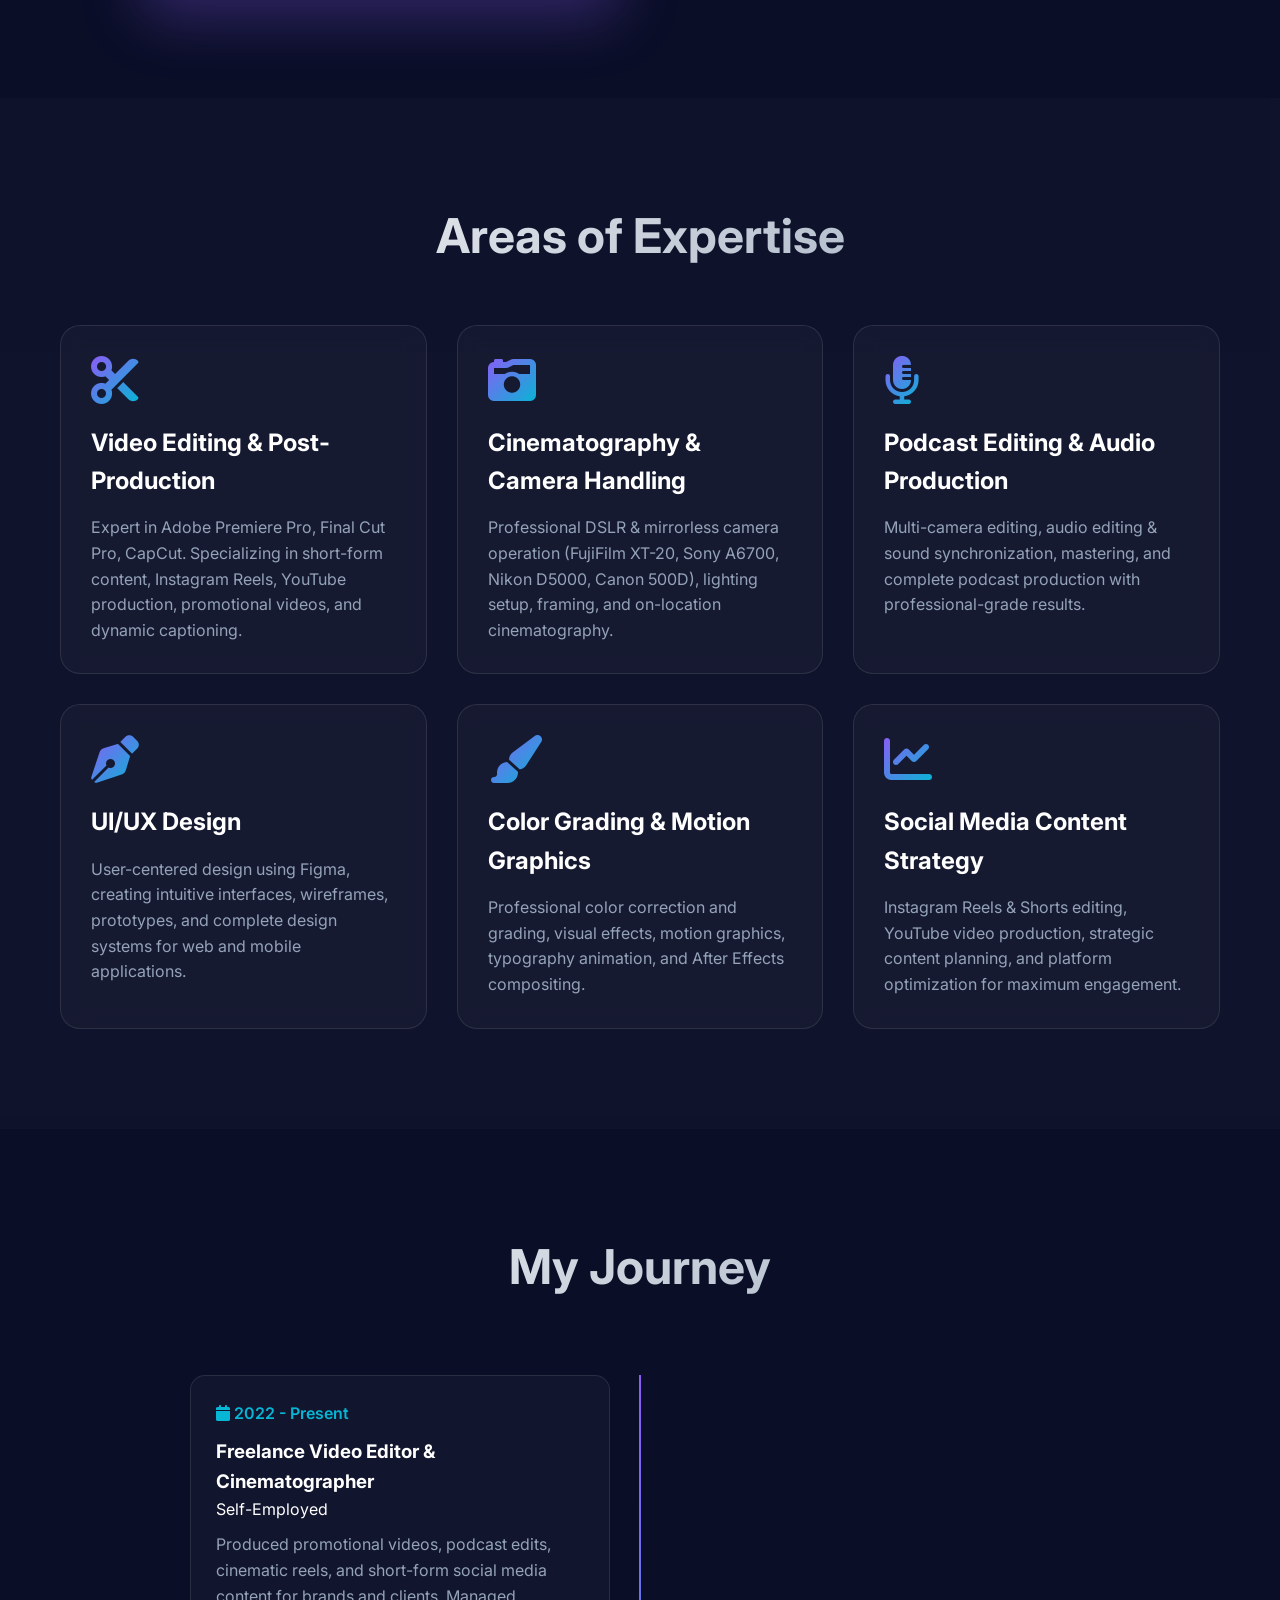
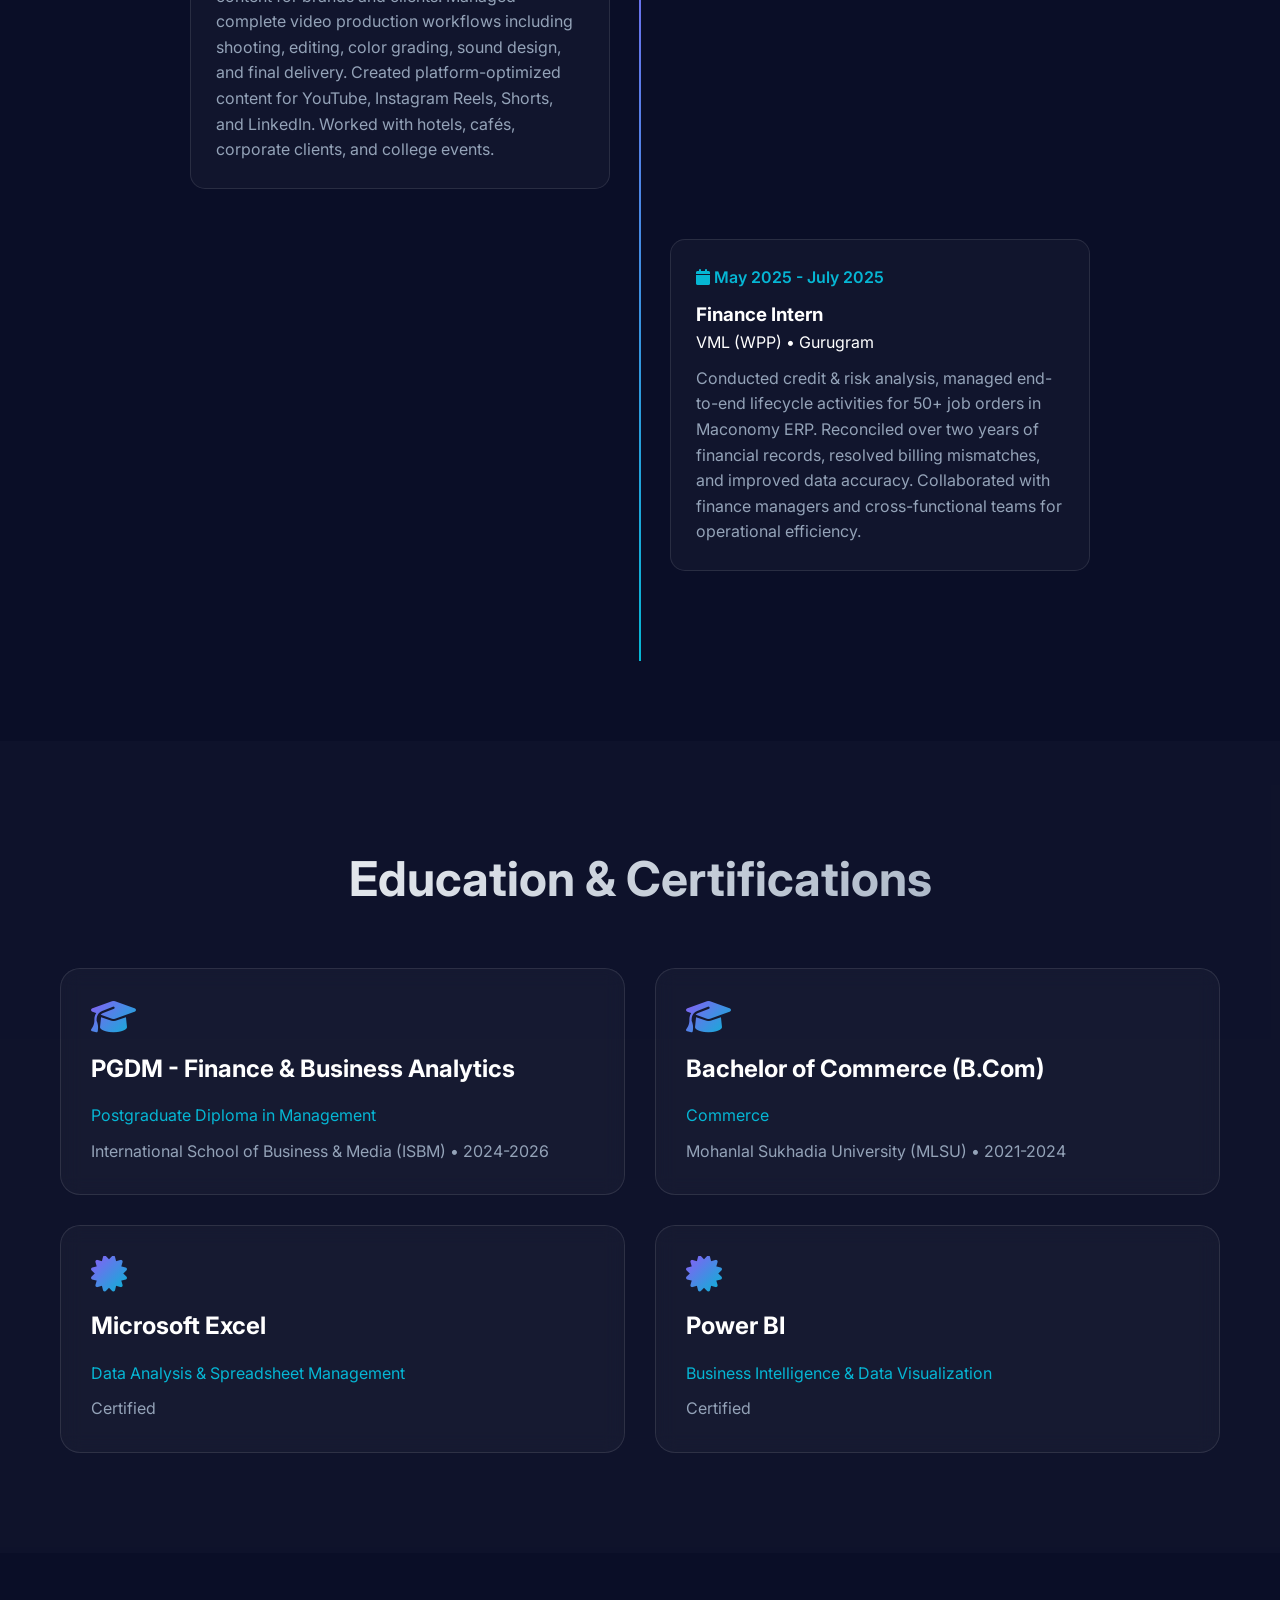
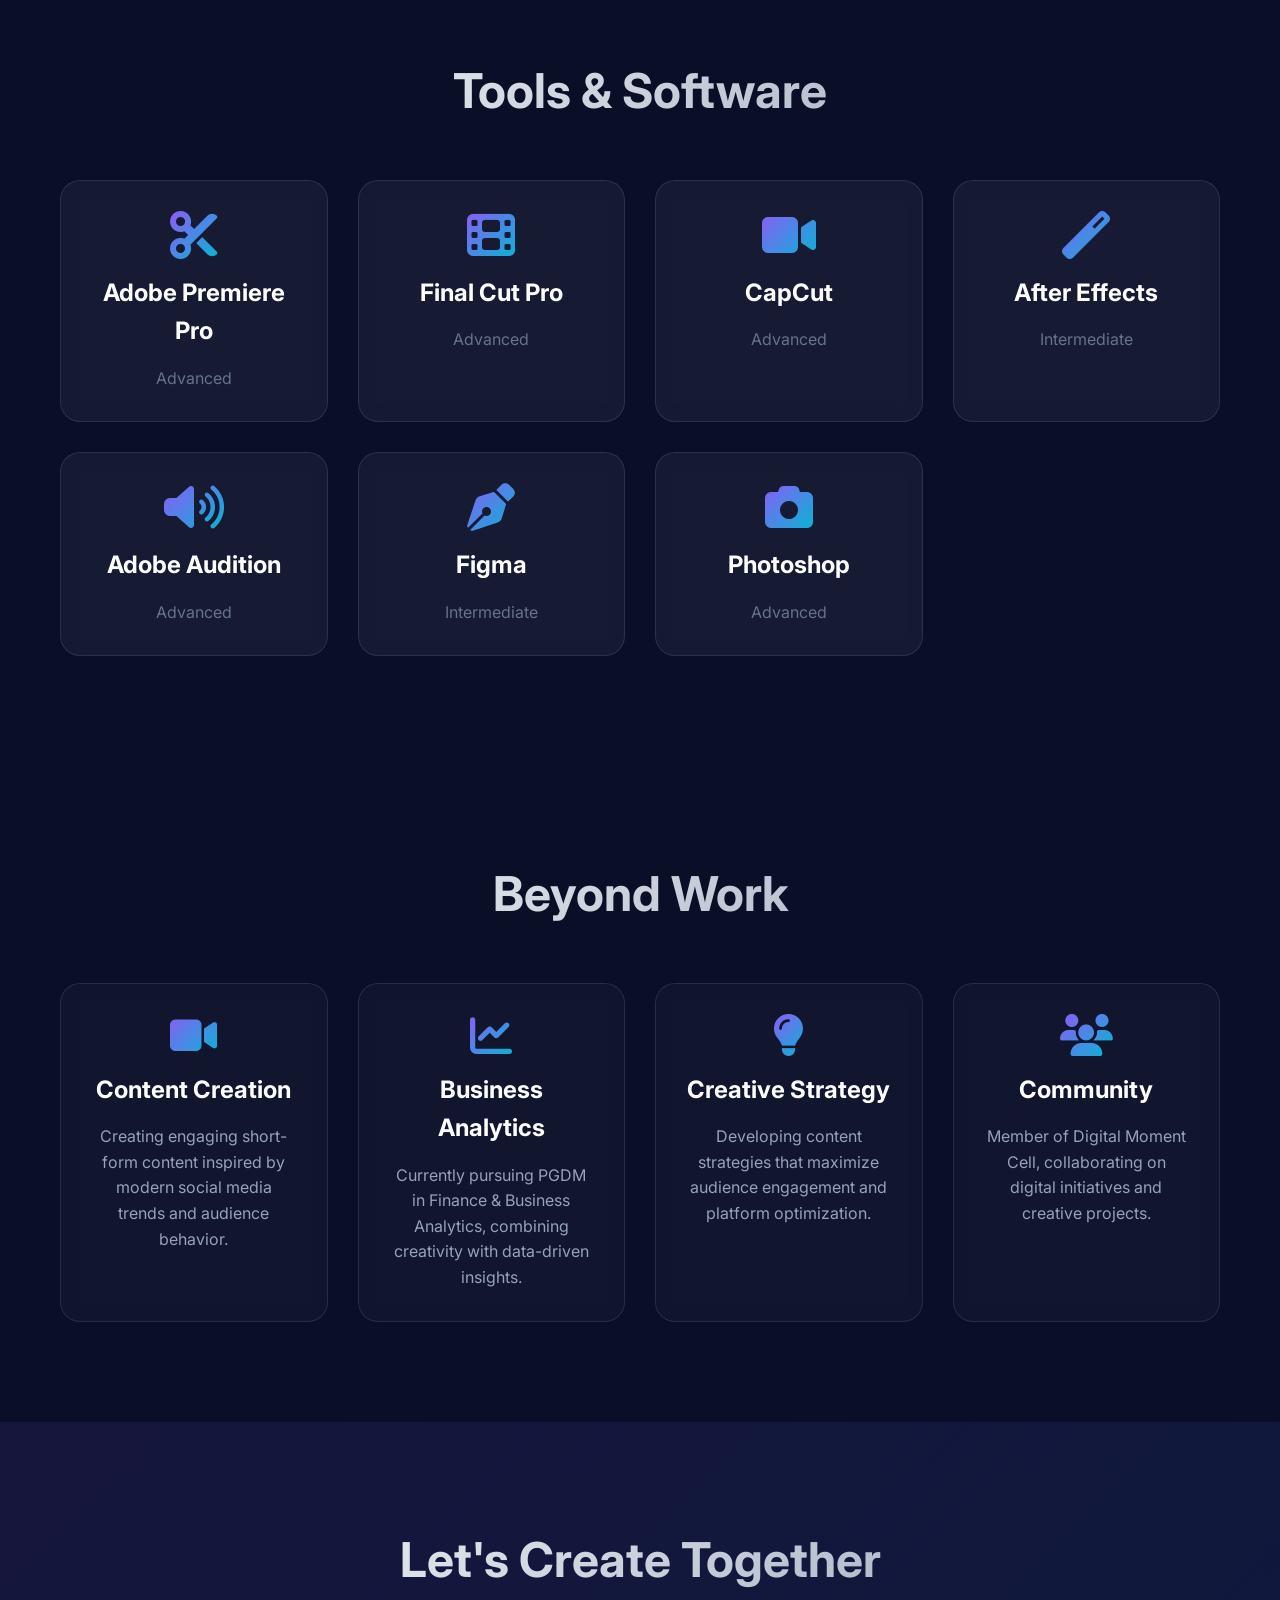
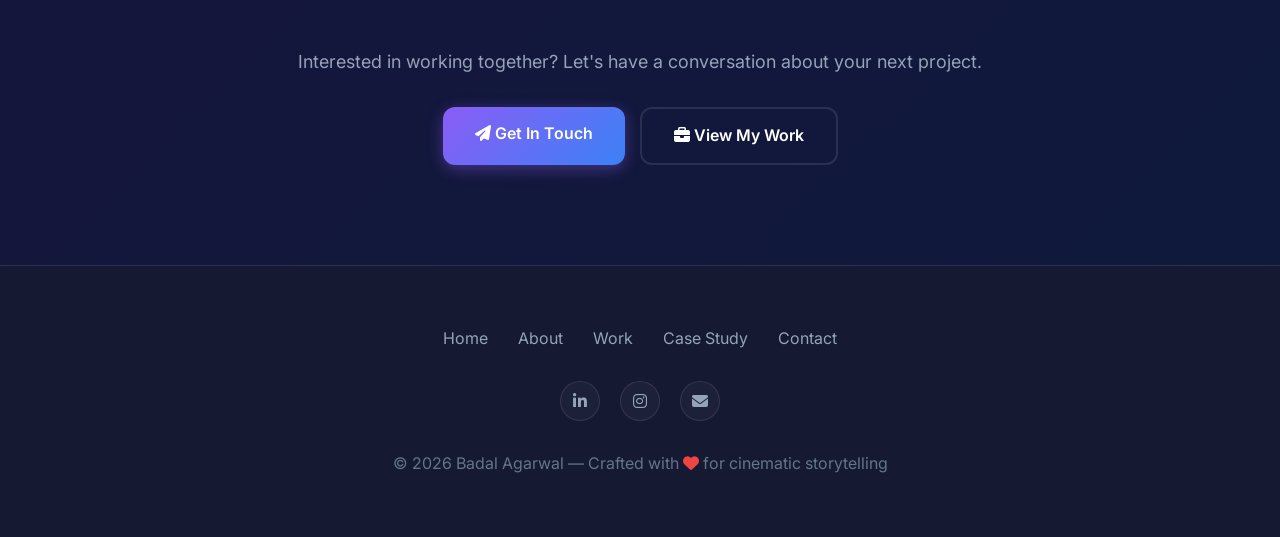
==== commit 5b00eae0: "Updated Code" ====
--- a/about.html
+++ b/about.html
@@ -60,7 +60,7 @@
 
     <div style="display: grid; grid-template-columns: 1fr 1fr; gap: 40px; align-items: center;" class="fade-in">
       <div>
-        <img src="assets/images/Badal.jpeg"
+        <img src="assets/images/BadalPic.jpeg"
              alt="Badal Agarwal"
              class="img"
              style="border-radius: 20px; box-shadow: 0 20px 60px rgba(139, 92, 246, 0.3);">
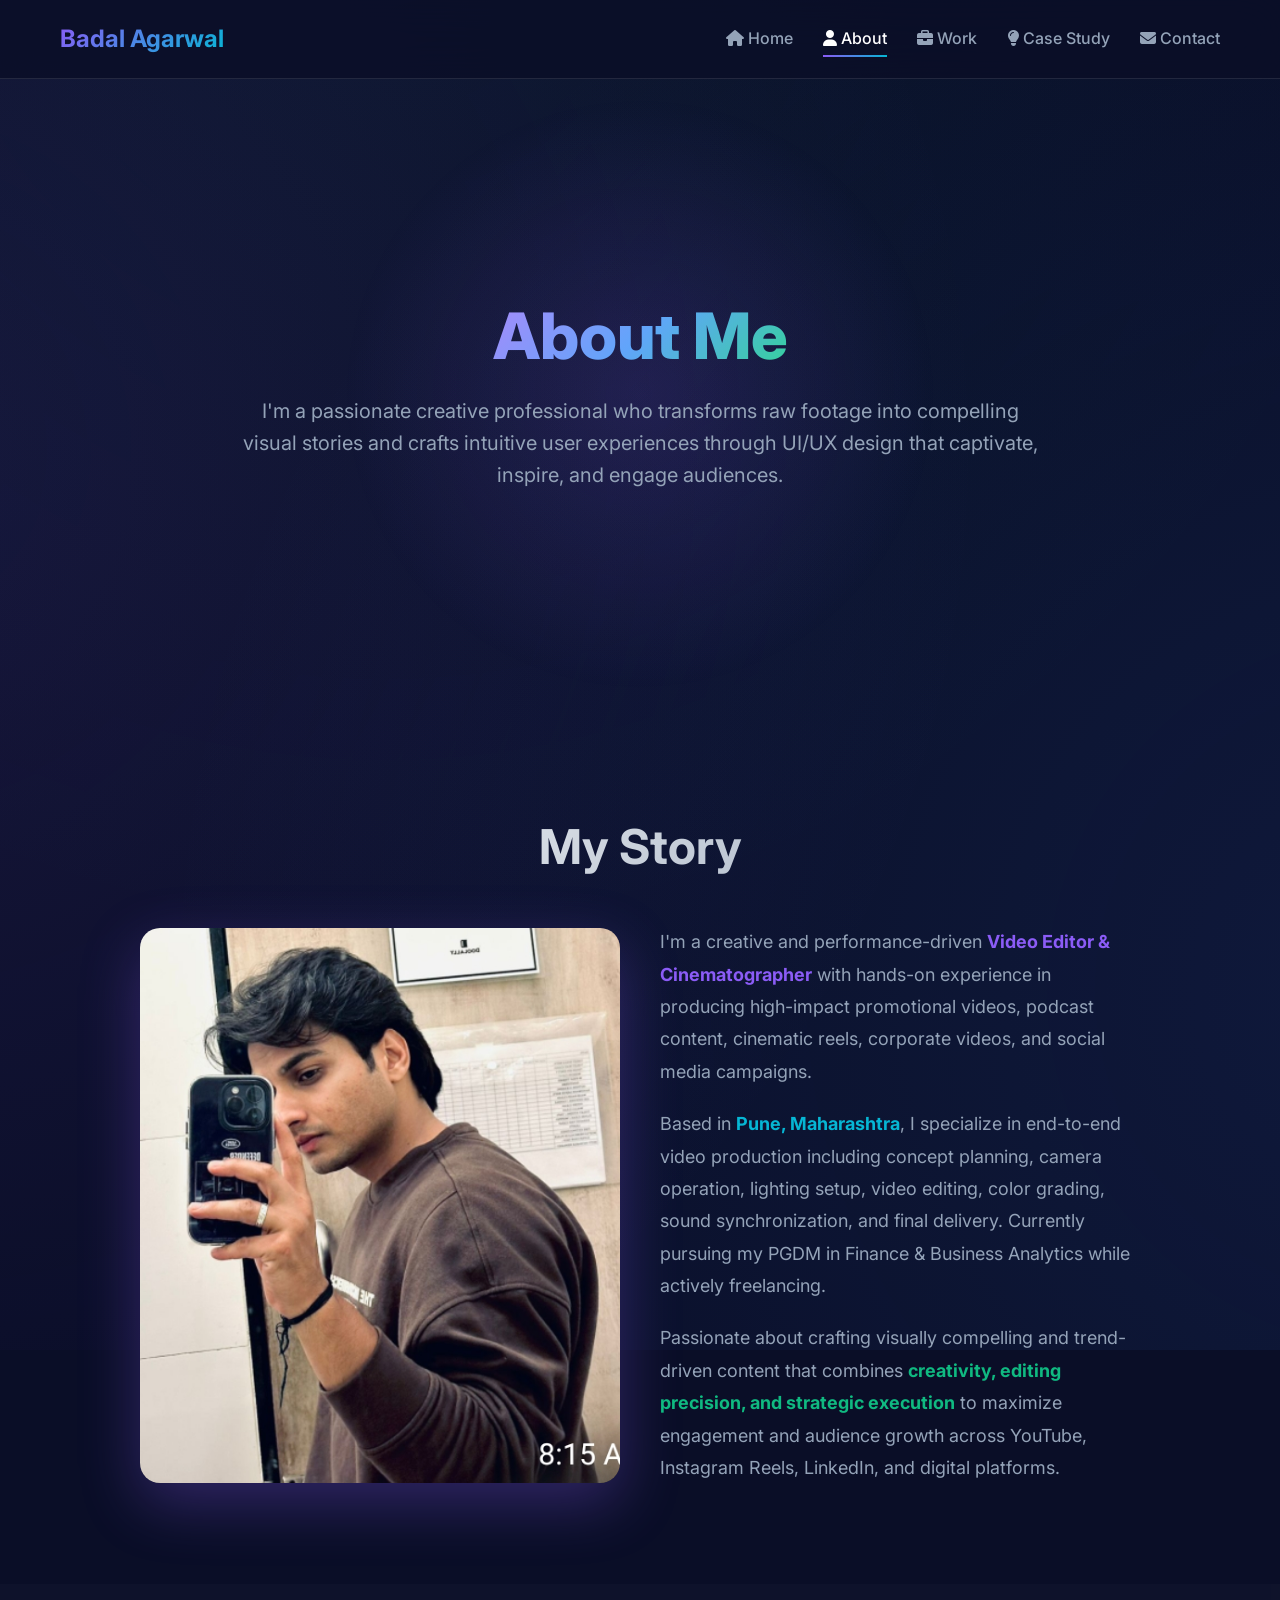
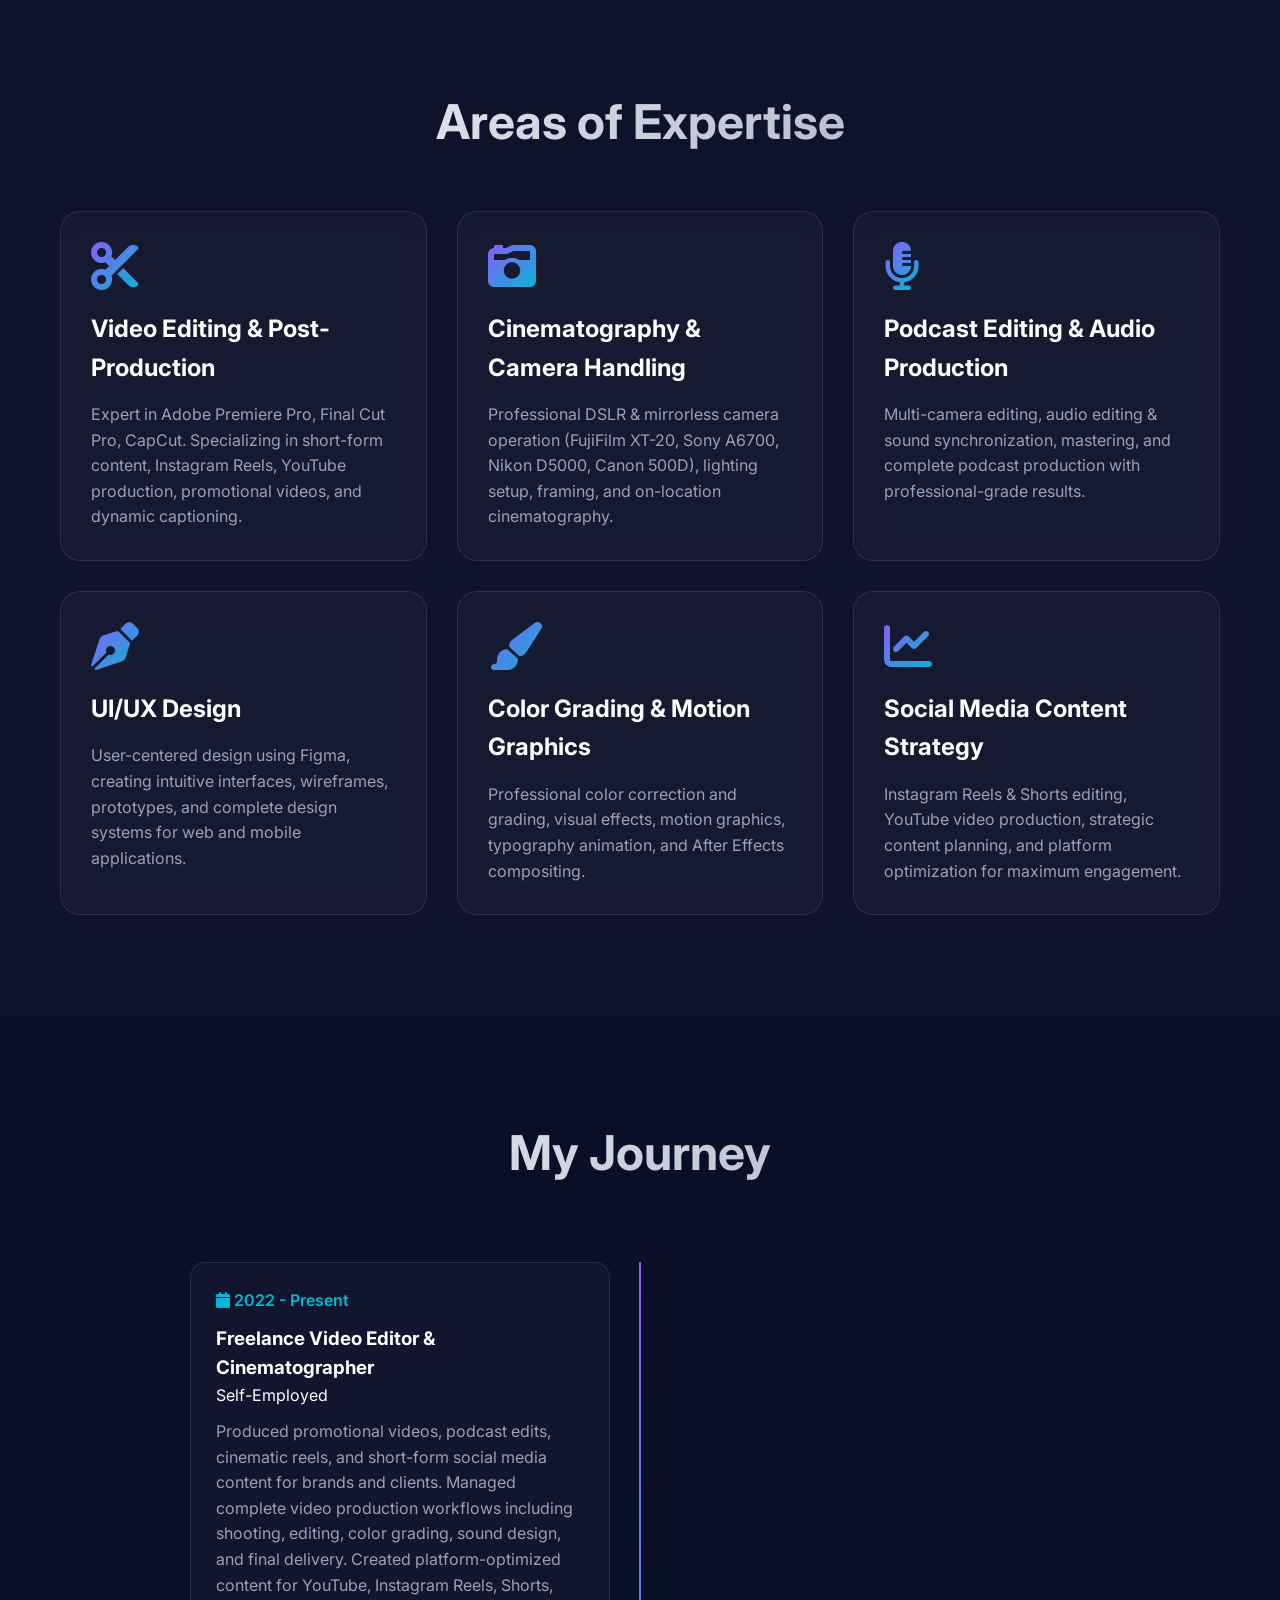
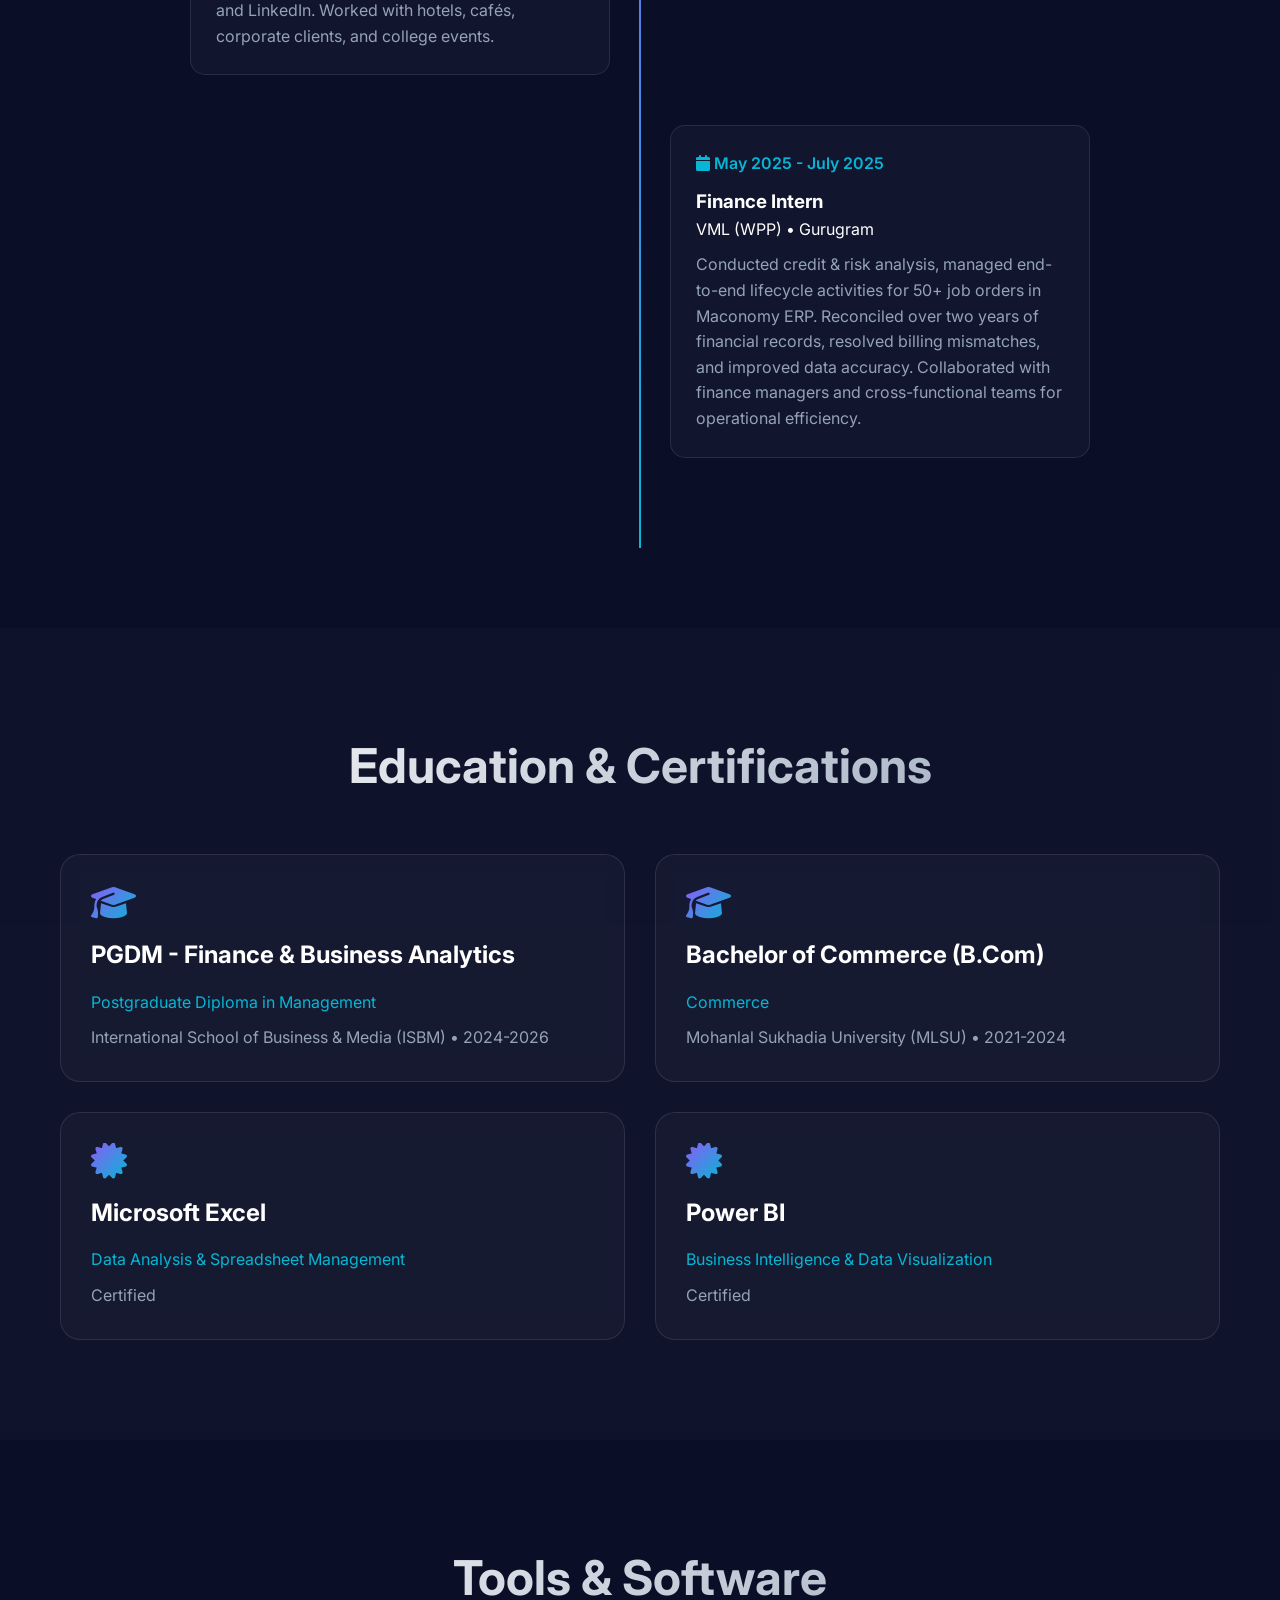
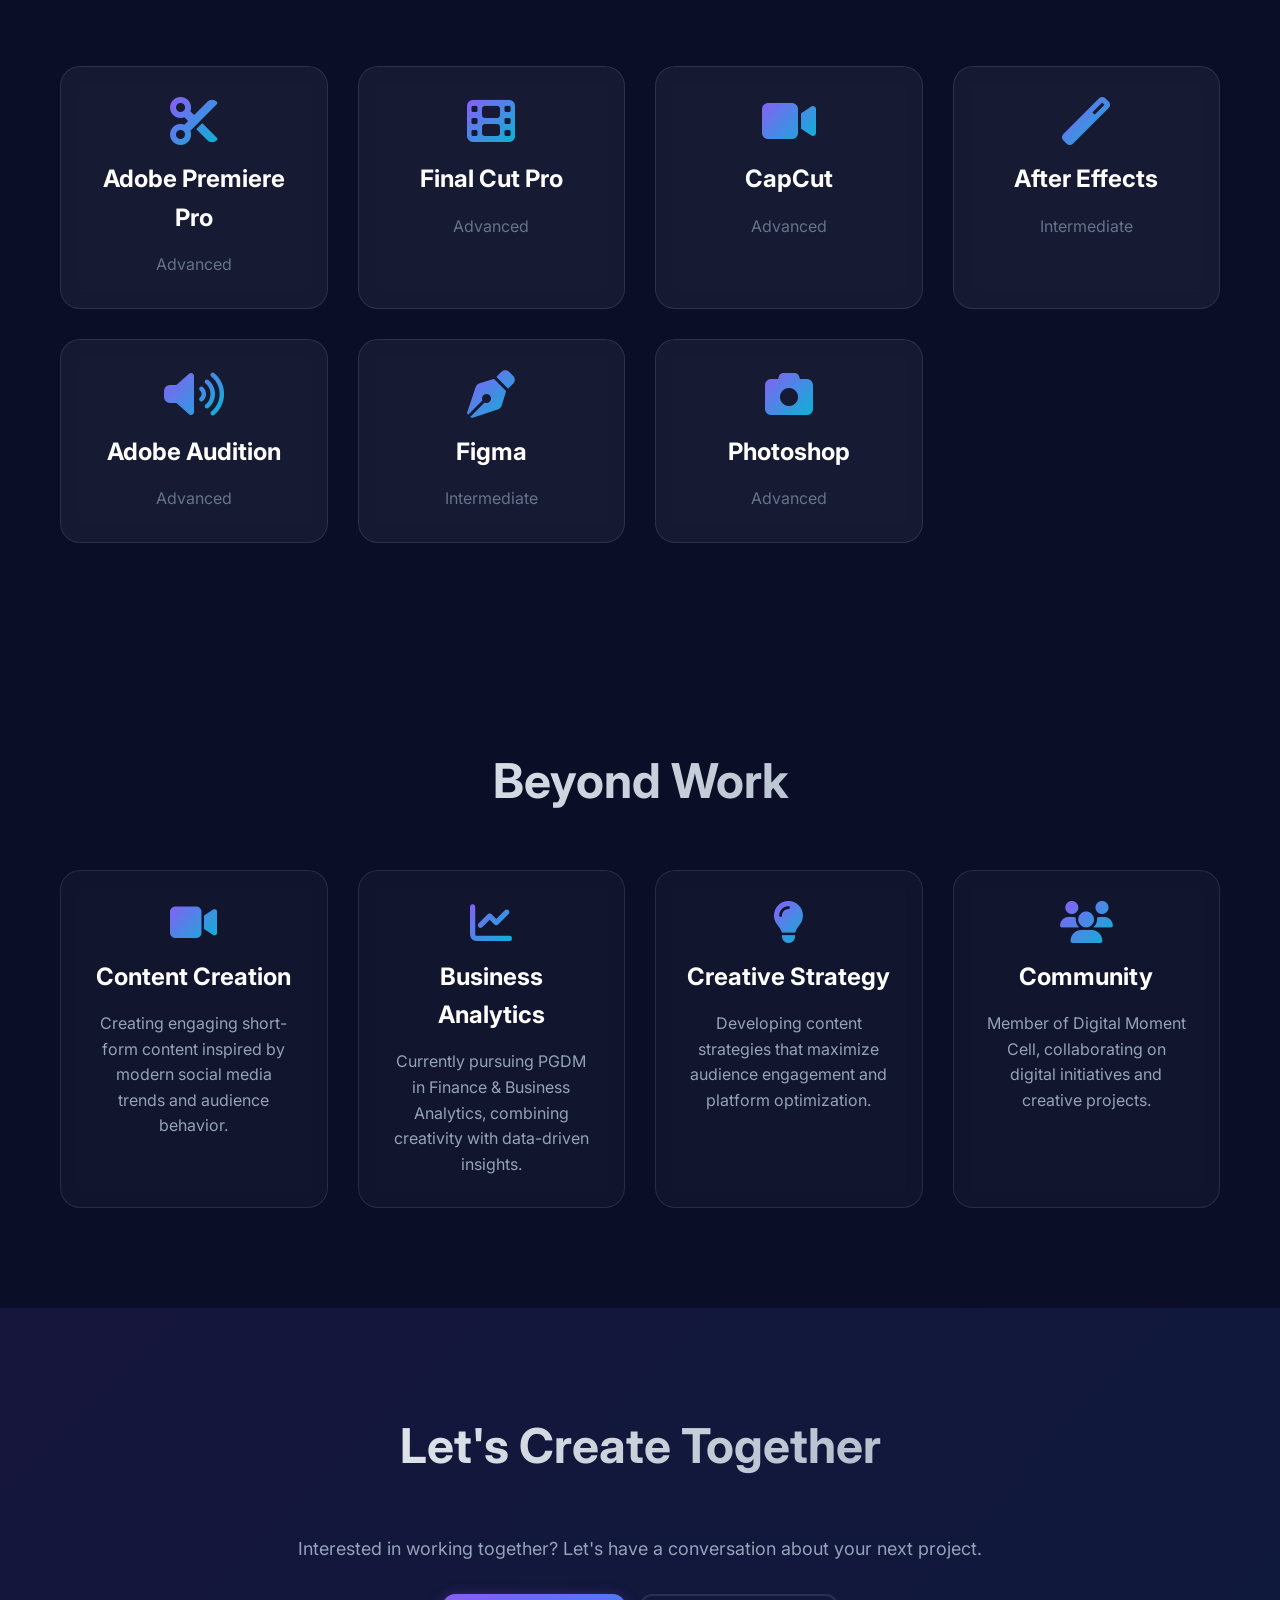
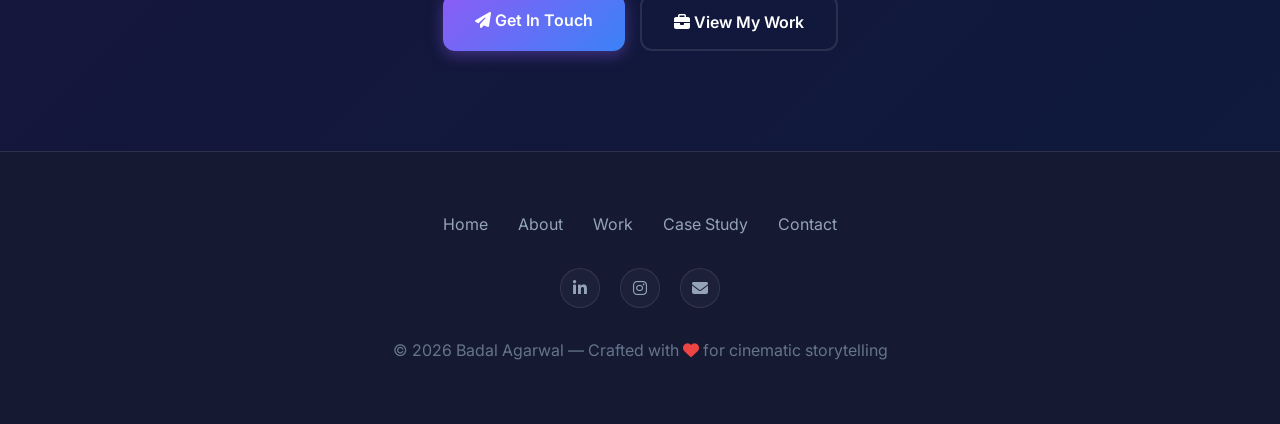
==== commit eb741a75: "Updated Code" ====
--- a/about.html
+++ b/about.html
@@ -60,7 +60,7 @@
 
     <div style="display: grid; grid-template-columns: 1fr 1fr; gap: 40px; align-items: center;" class="fade-in">
       <div>
-        <img src="assets/images/BadalPic.jpeg"
+        <img src="assets/images/BadalPicture.jpeg"
              alt="Badal Agarwal"
              class="img"
              style="border-radius: 20px; box-shadow: 0 20px 60px rgba(139, 92, 246, 0.3);">
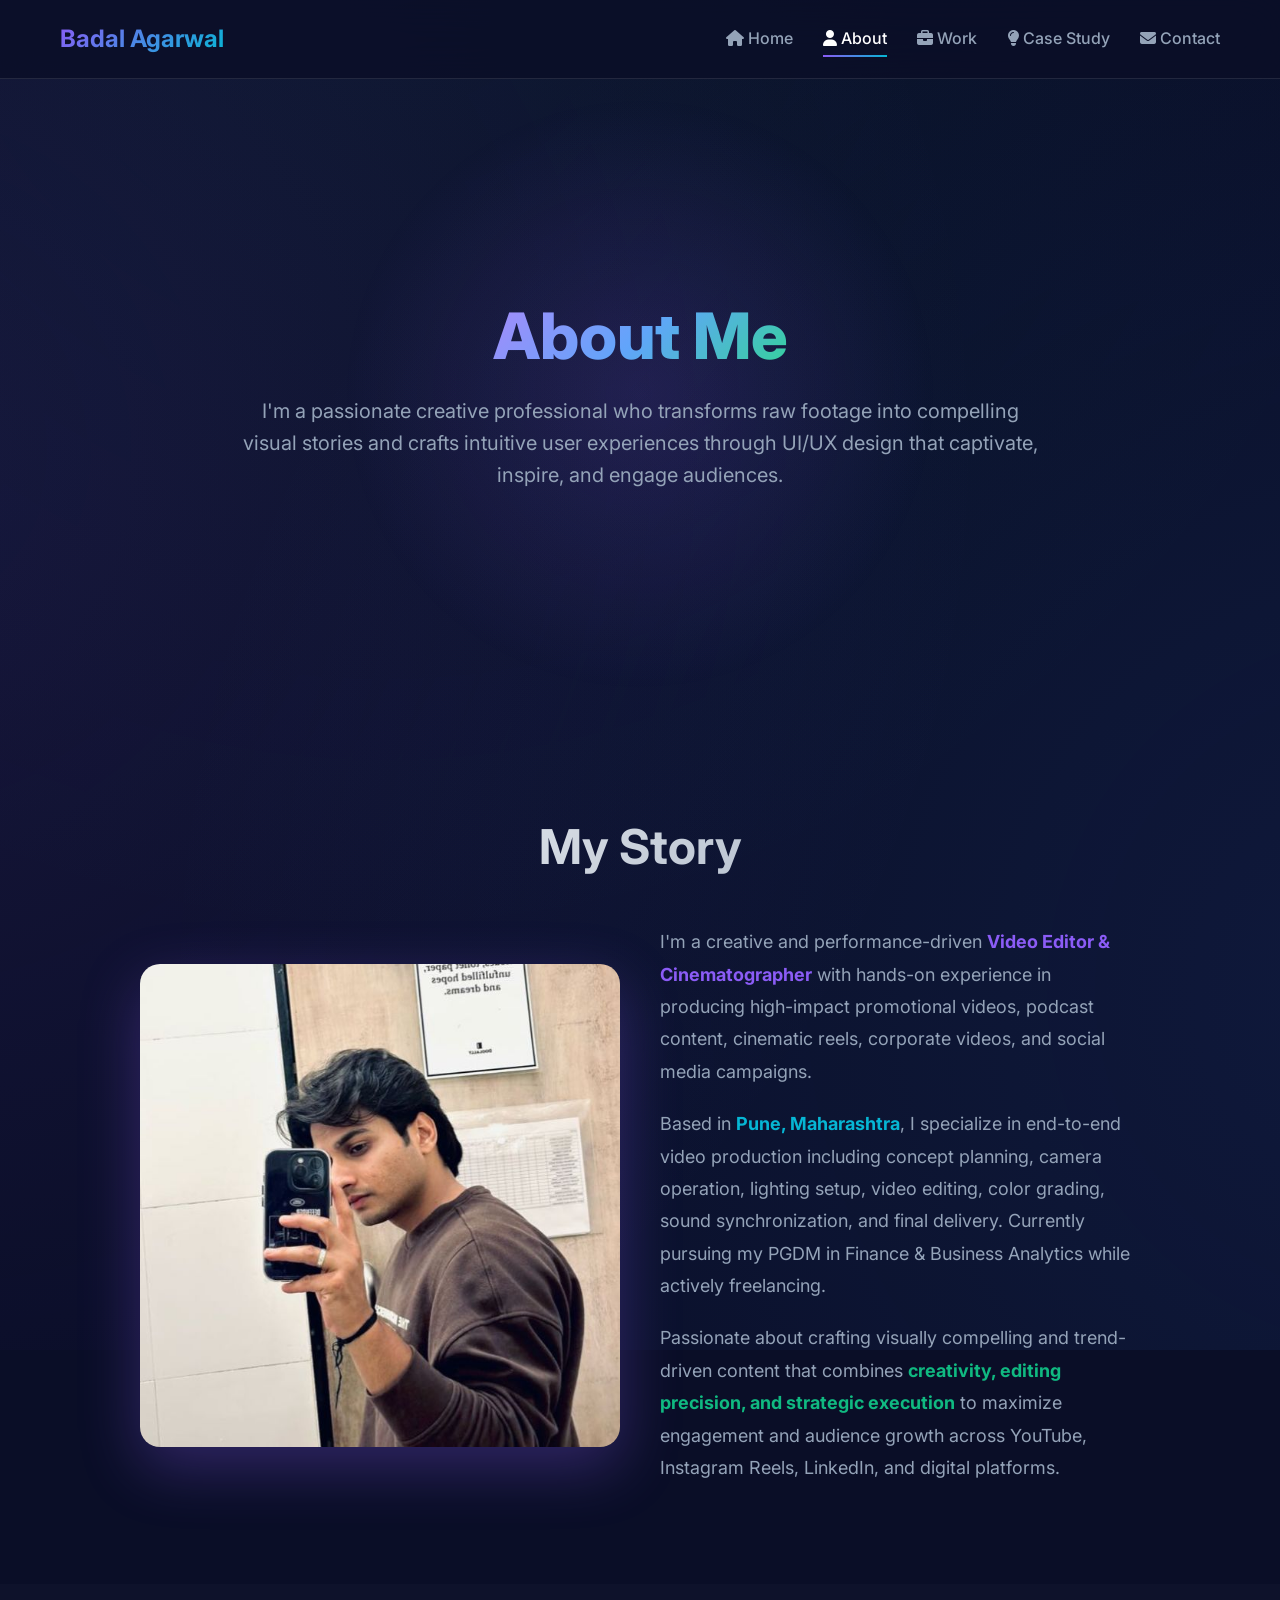
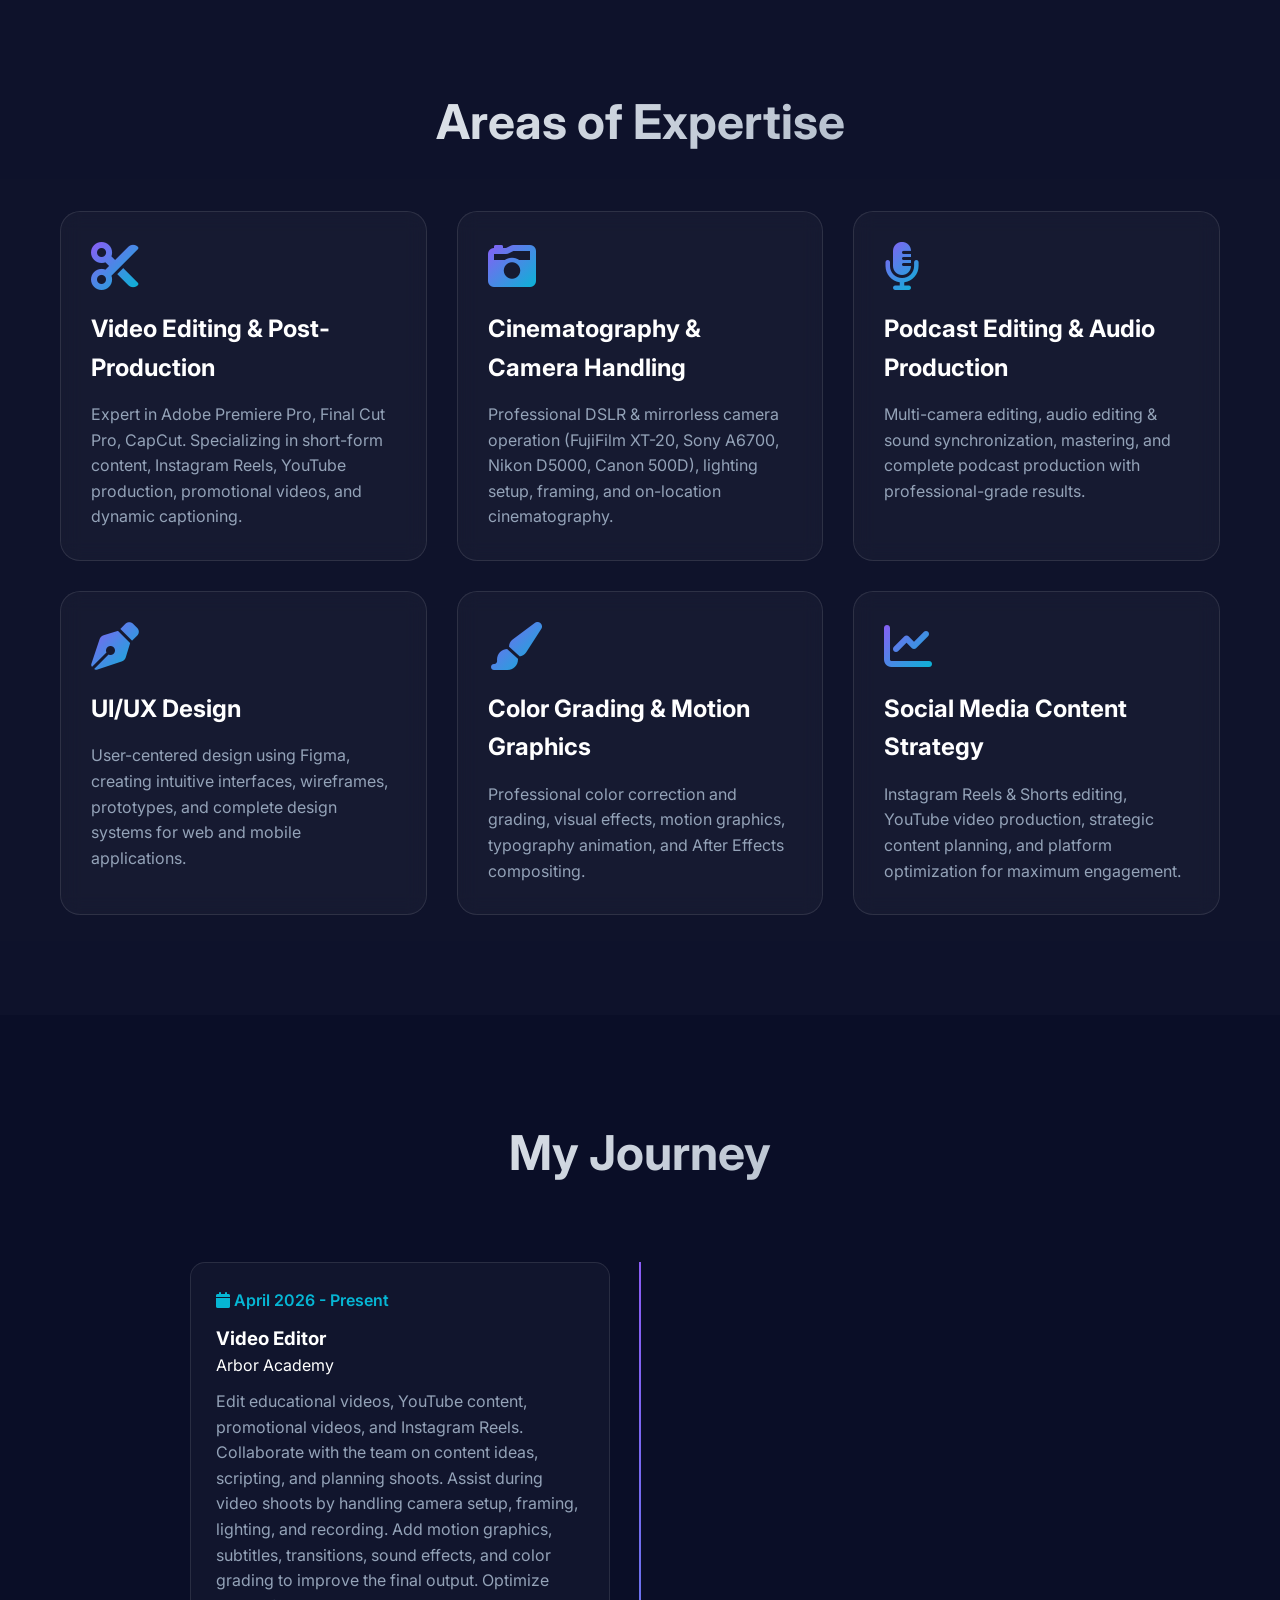
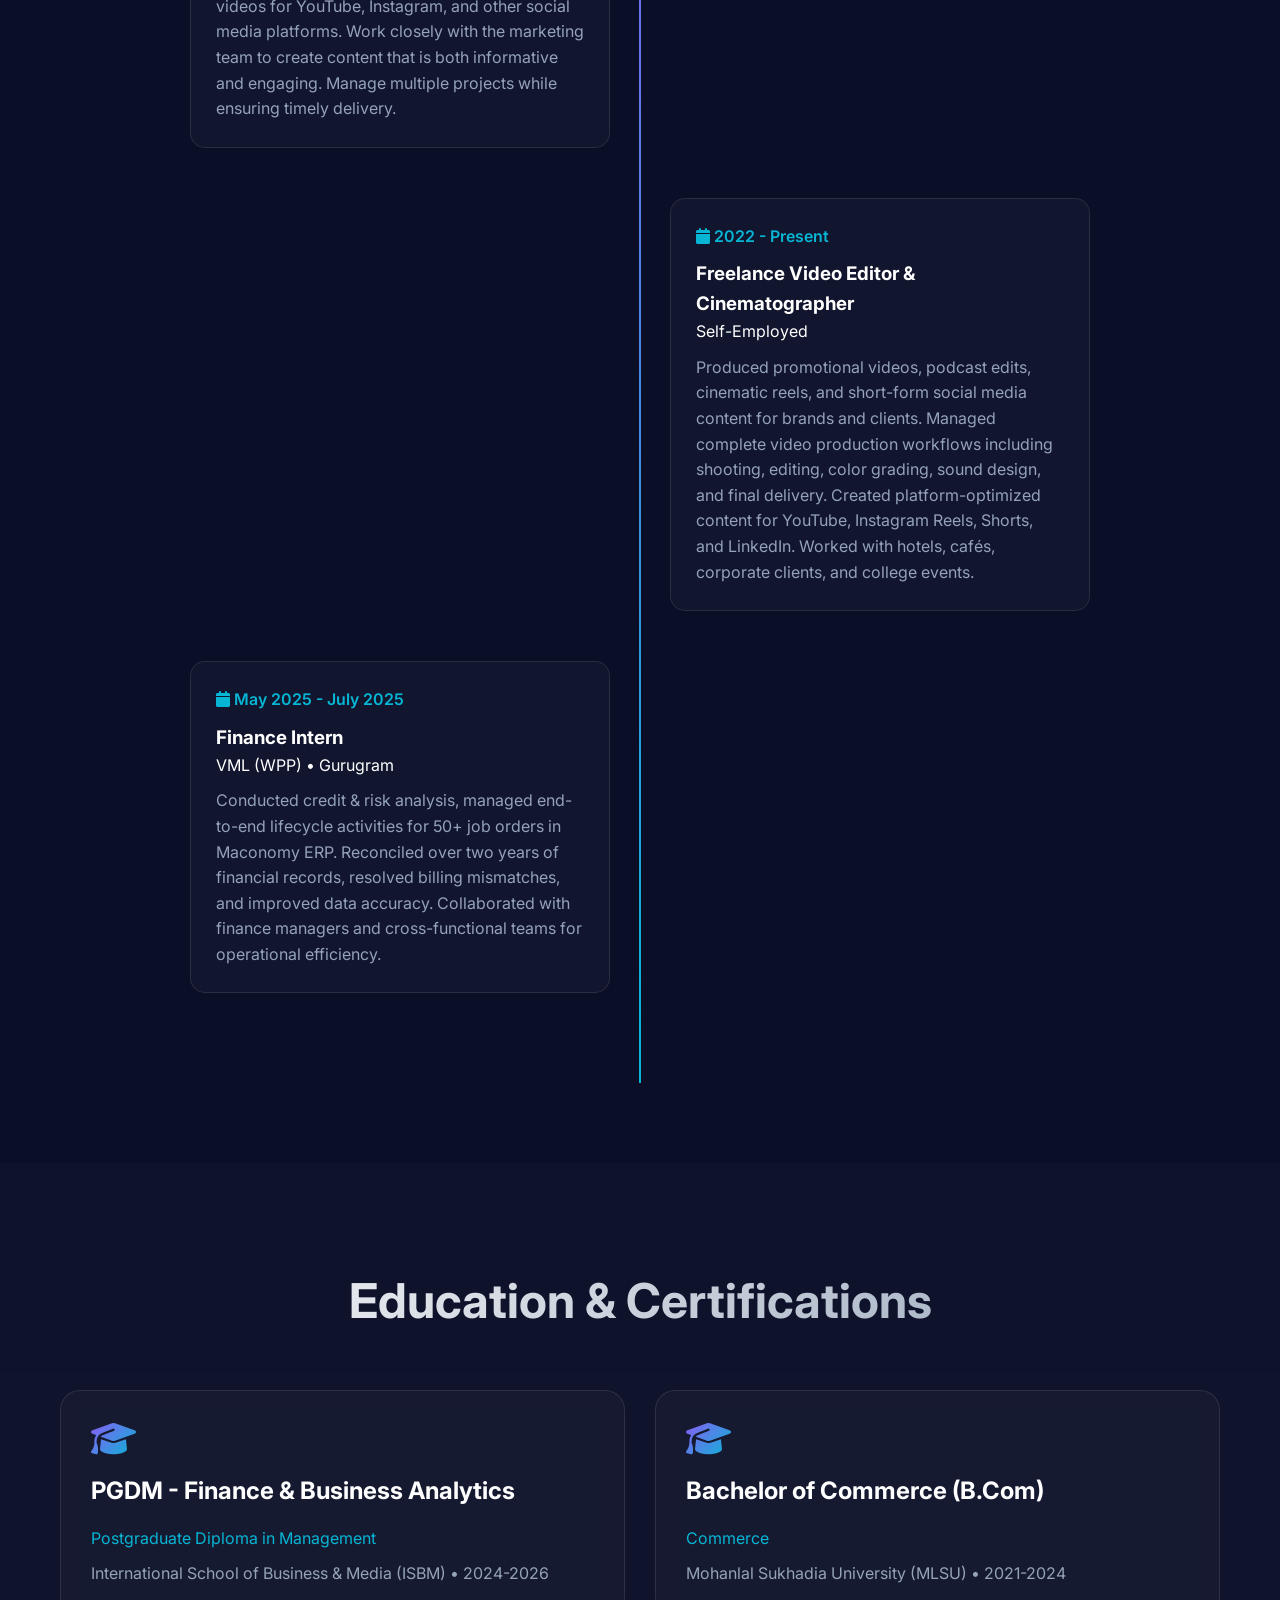
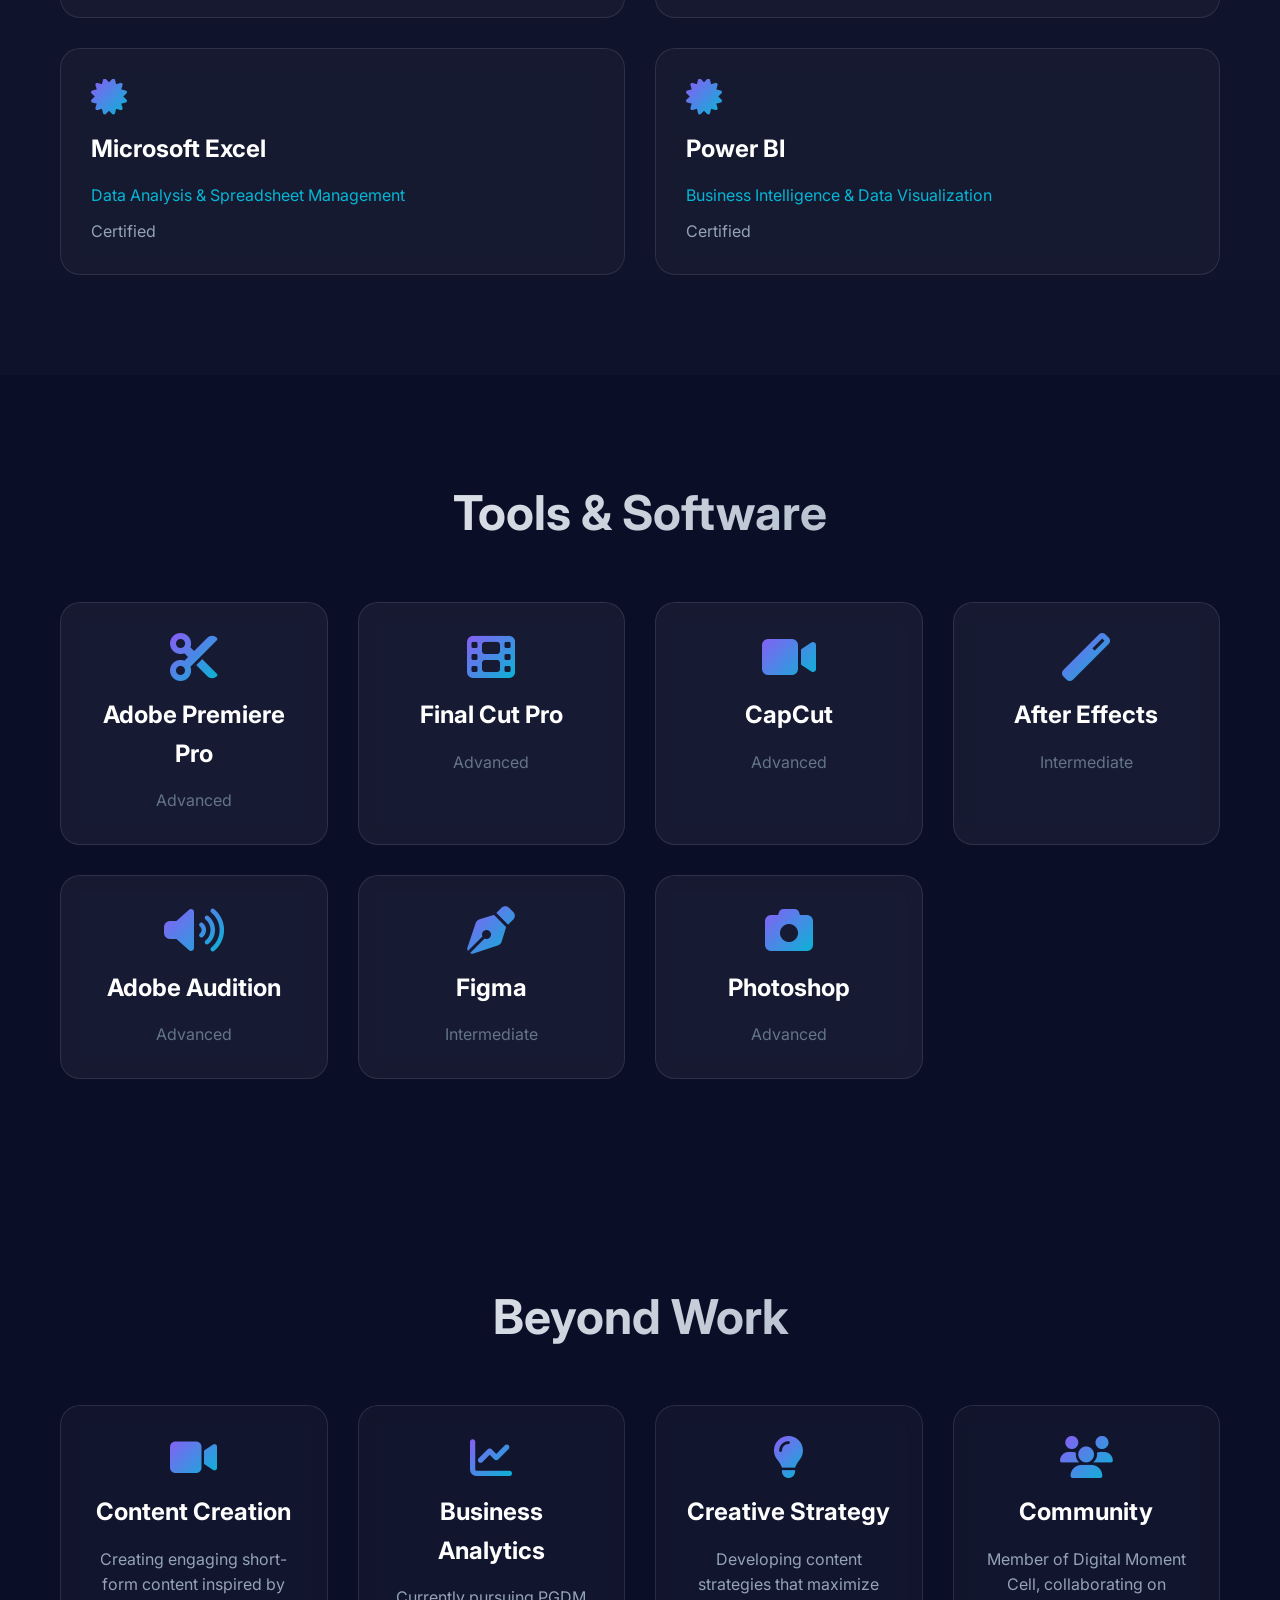
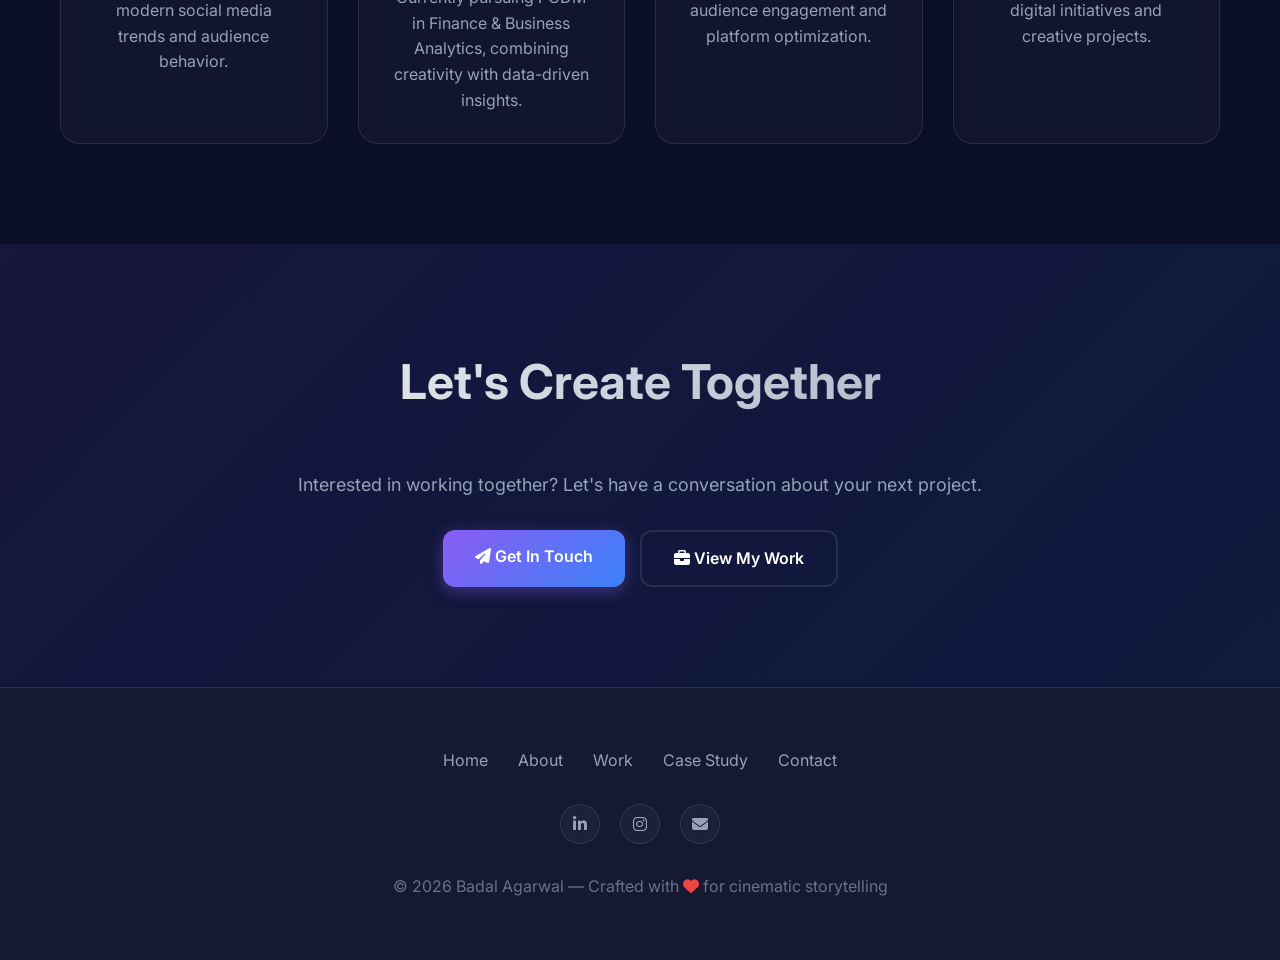
==== commit 116f6e1a: "Add project assets" ====
--- a/about.html
+++ b/about.html
@@ -131,6 +131,18 @@
   <h2 class="fade-in">My Journey</h2>
 
   <div class="timeline">
+    <div class="timeline-item">
+      <div class="timeline-dot"></div>
+      <div class="timeline-content">
+        <div class="timeline-date"><i class="fas fa-calendar"></i> April 2026 - Present</div>
+        <h3>Video Editor</h3>
+        <p>Arbor Academy</p>
+        <p style="margin-top: 10px; color: var(--text-secondary);">
+          Edit educational videos, YouTube content, promotional videos, and Instagram Reels. Collaborate with the team on content ideas, scripting, and planning shoots. Assist during video shoots by handling camera setup, framing, lighting, and recording. Add motion graphics, subtitles, transitions, sound effects, and color grading to improve the final output. Optimize videos for YouTube, Instagram, and other social media platforms. Work closely with the marketing team to create content that is both informative and engaging. Manage multiple projects while ensuring timely delivery.
+        </p>
+      </div>
+    </div>
+
     <div class="timeline-item">
       <div class="timeline-dot"></div>
       <div class="timeline-content">
--- a/css/style.css
+++ b/css/style.css
@@ -12,6 +12,7 @@
   --accent-blue: #3b82f6;
   --accent-cyan: #06b6d4;
   --accent-green: #10b981;
+  --accent-red: #ef4444;
   --text-primary: #ffffff;
   --text-secondary: #94a3b8;
   --text-muted: #64748b;
@@ -609,6 +610,173 @@
 }
 
 /* =====================================
+   PROJECT FILTERS
+   ===================================== */
+.project-filters {
+  display: flex;
+  gap: 15px;
+  justify-content: center;
+  flex-wrap: wrap;
+  max-width: 900px;
+  margin: 0 auto;
+}
+
+.filter-btn {
+  padding: 12px 24px;
+  background: var(--bg-card);
+  border: 1px solid var(--border-color);
+  border-radius: 12px;
+  color: var(--text-secondary);
+  font-size: 16px;
+  font-weight: 500;
+  cursor: pointer;
+  transition: var(--transition);
+  display: flex;
+  align-items: center;
+  gap: 8px;
+  font-family: inherit;
+}
+
+.filter-btn:hover {
+  border-color: var(--accent-purple);
+  color: var(--text-primary);
+  background: rgba(139, 92, 246, 0.1);
+  transform: translateY(-2px);
+}
+
+.filter-btn.active {
+  background: linear-gradient(135deg, var(--accent-purple), var(--accent-blue));
+  color: var(--text-primary);
+  border-color: transparent;
+  box-shadow: 0 4px 15px rgba(139, 92, 246, 0.4);
+}
+
+.filter-btn i {
+  font-size: 18px;
+}
+
+/* =====================================
+   PROJECT MEDIA (VIDEO)
+   ===================================== */
+.project-media {
+  position: relative;
+  width: 100%;
+  overflow: hidden;
+  background: #000;
+  border-radius: 16px 16px 0 0;
+  aspect-ratio: 16 / 9;
+}
+
+.project-media video {
+  width: 100%;
+  height: 100%;
+  object-fit: cover;
+  display: block;
+  transition: transform 0.5s ease;
+}
+
+.project-card:hover .project-media video {
+  transform: scale(1.05);
+}
+
+.project-overlay {
+  position: absolute;
+  top: 15px;
+  right: 15px;
+  z-index: 2;
+  display: flex;
+  gap: 10px;
+}
+
+.project-tag {
+  padding: 8px 16px;
+  border-radius: 20px;
+  font-size: 13px;
+  font-weight: 600;
+  color: white;
+  backdrop-filter: blur(10px);
+  -webkit-backdrop-filter: blur(10px);
+  display: flex;
+  align-items: center;
+  gap: 6px;
+  box-shadow: 0 4px 15px rgba(0, 0, 0, 0.3);
+}
+
+.project-tag i {
+  font-size: 14px;
+}
+
+/* =====================================
+   PROJECT META & TECH STACK
+   ===================================== */
+.project-meta {
+  margin-top: 20px;
+  padding-top: 20px;
+  border-top: 1px solid var(--border-color);
+}
+
+.tech-stack {
+  display: flex;
+  flex-wrap: wrap;
+  gap: 8px;
+  margin-bottom: 15px;
+}
+
+.tech-badge {
+  padding: 6px 12px;
+  background: rgba(139, 92, 246, 0.1);
+  border: 1px solid rgba(139, 92, 246, 0.3);
+  border-radius: 8px;
+  font-size: 12px;
+  color: var(--accent-purple);
+  font-weight: 500;
+  display: flex;
+  align-items: center;
+  gap: 6px;
+  transition: var(--transition);
+}
+
+.tech-badge:hover {
+  background: rgba(139, 92, 246, 0.2);
+  border-color: var(--accent-purple);
+  transform: translateY(-2px);
+}
+
+.tech-badge i {
+  font-size: 12px;
+}
+
+.project-stats {
+  display: flex;
+  gap: 15px;
+  flex-wrap: wrap;
+  font-size: 13px;
+  color: var(--text-muted);
+}
+
+.project-stats span {
+  display: flex;
+  align-items: center;
+  gap: 6px;
+}
+
+.project-stats i {
+  color: var(--accent-cyan);
+  font-size: 14px;
+}
+
+/* =====================================
+   PROJECT CATEGORY FILTERING
+   ===================================== */
+.section[data-category] {
+  transition: opacity 0.3s ease, transform 0.3s ease;
+}
+
+.section[data-category].hidden {
+  display: none;
+}
+
+/* =====================================
    TIMELINE
    ===================================== */
 .timeline {
@@ -1062,6 +1230,67 @@
     width: 100%;
     text-align: center;
   }
+
+  /* Project-specific mobile styles */
+  .project-filters {
+    gap: 10px;
+  }
+
+  .filter-btn {
+    padding: 10px 16px;
+    font-size: 14px;
+  }
+
+  .filter-btn i {
+    font-size: 16px;
+  }
+
+  .project-card {
+    margin-bottom: 20px;
+  }
+
+  .project-content {
+    padding: 20px;
+  }
+
+  .project-content h3 {
+    font-size: 18px;
+  }
+
+  .project-content p {
+    font-size: 14px;
+  }
+
+  .tech-stack {
+    gap: 6px;
+  }
+
+  .tech-badge {
+    font-size: 11px;
+    padding: 5px 10px;
+  }
+
+  .project-stats {
+    font-size: 12px;
+    gap: 10px;
+  }
+
+  .project-tag {
+    padding: 6px 12px;
+    font-size: 12px;
+  }
+}
+
+/* Tablet-specific adjustments */
+@media (max-width: 768px) and (min-width: 641px) {
+  .project-filters {
+    max-width: 100%;
+  }
+
+  .filter-btn {
+    flex: 1;
+    justify-content: center;
+  }
 }
 
 /* =====================================
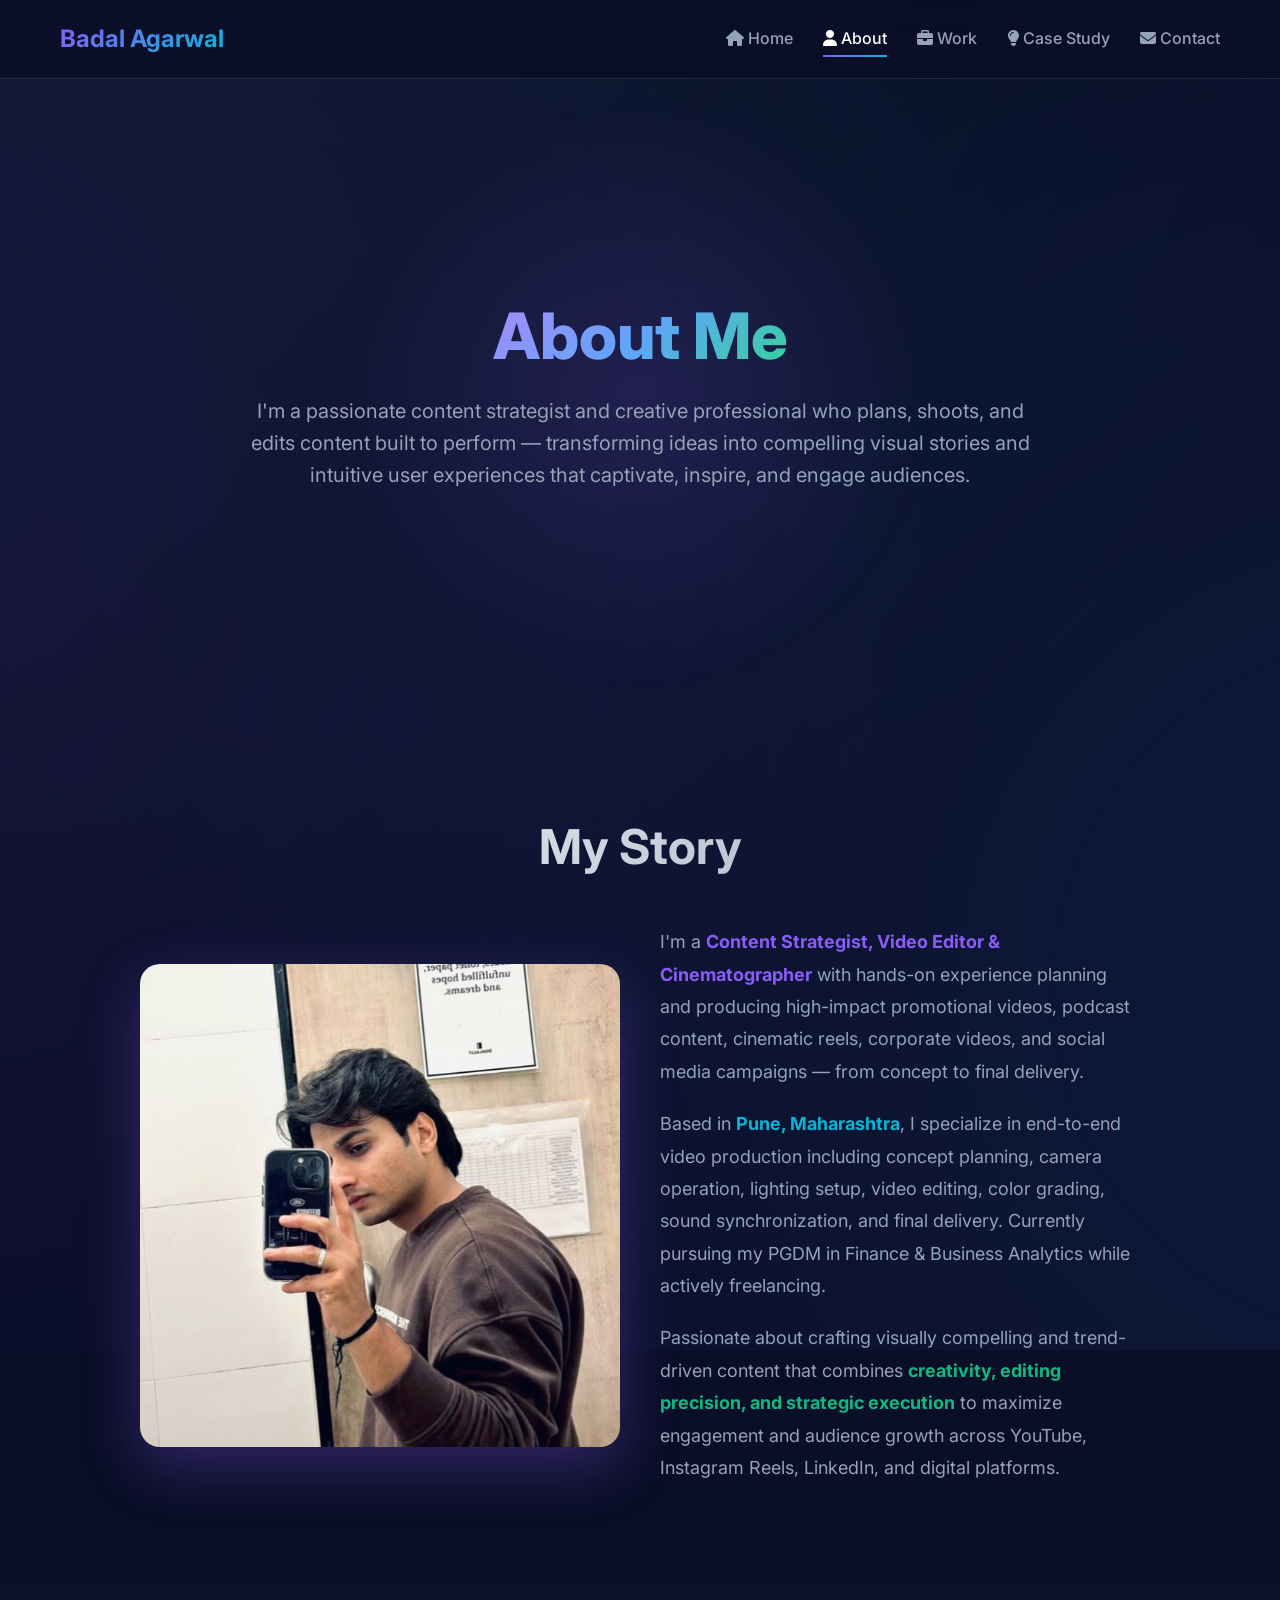
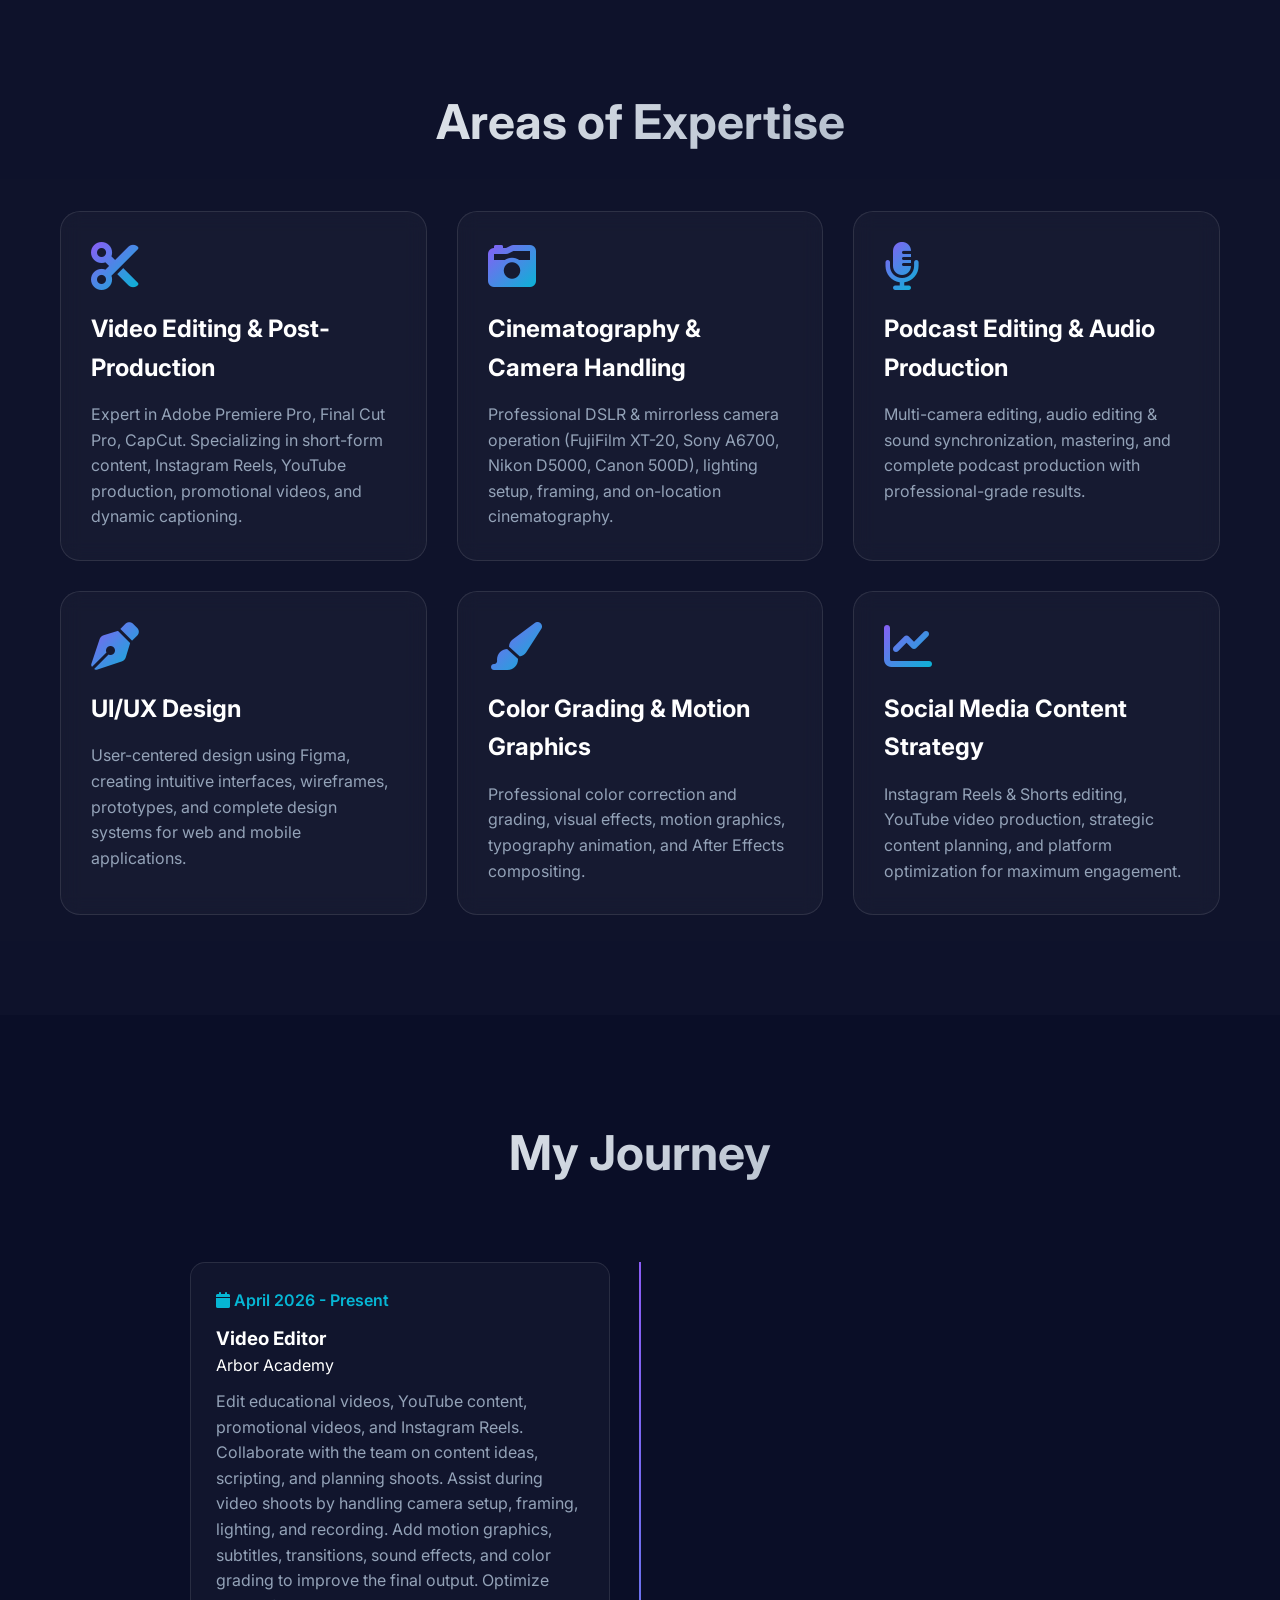
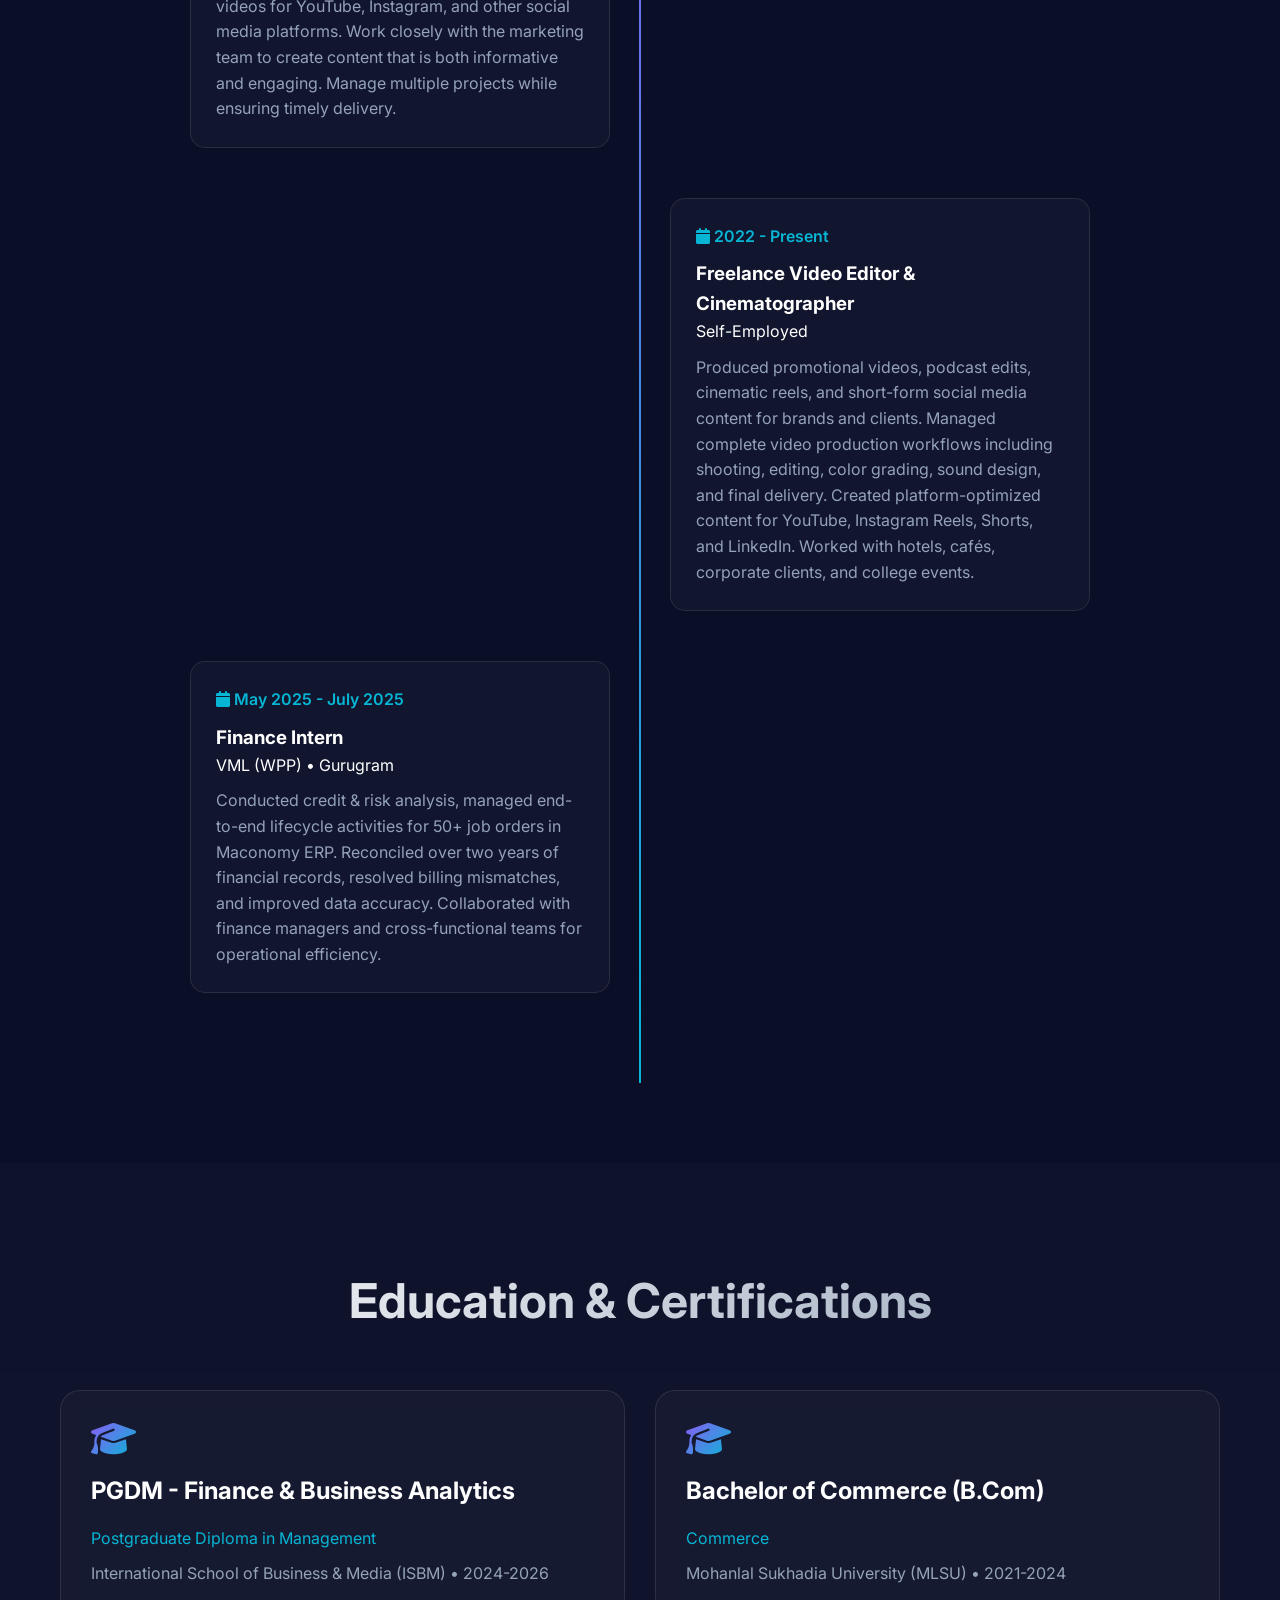
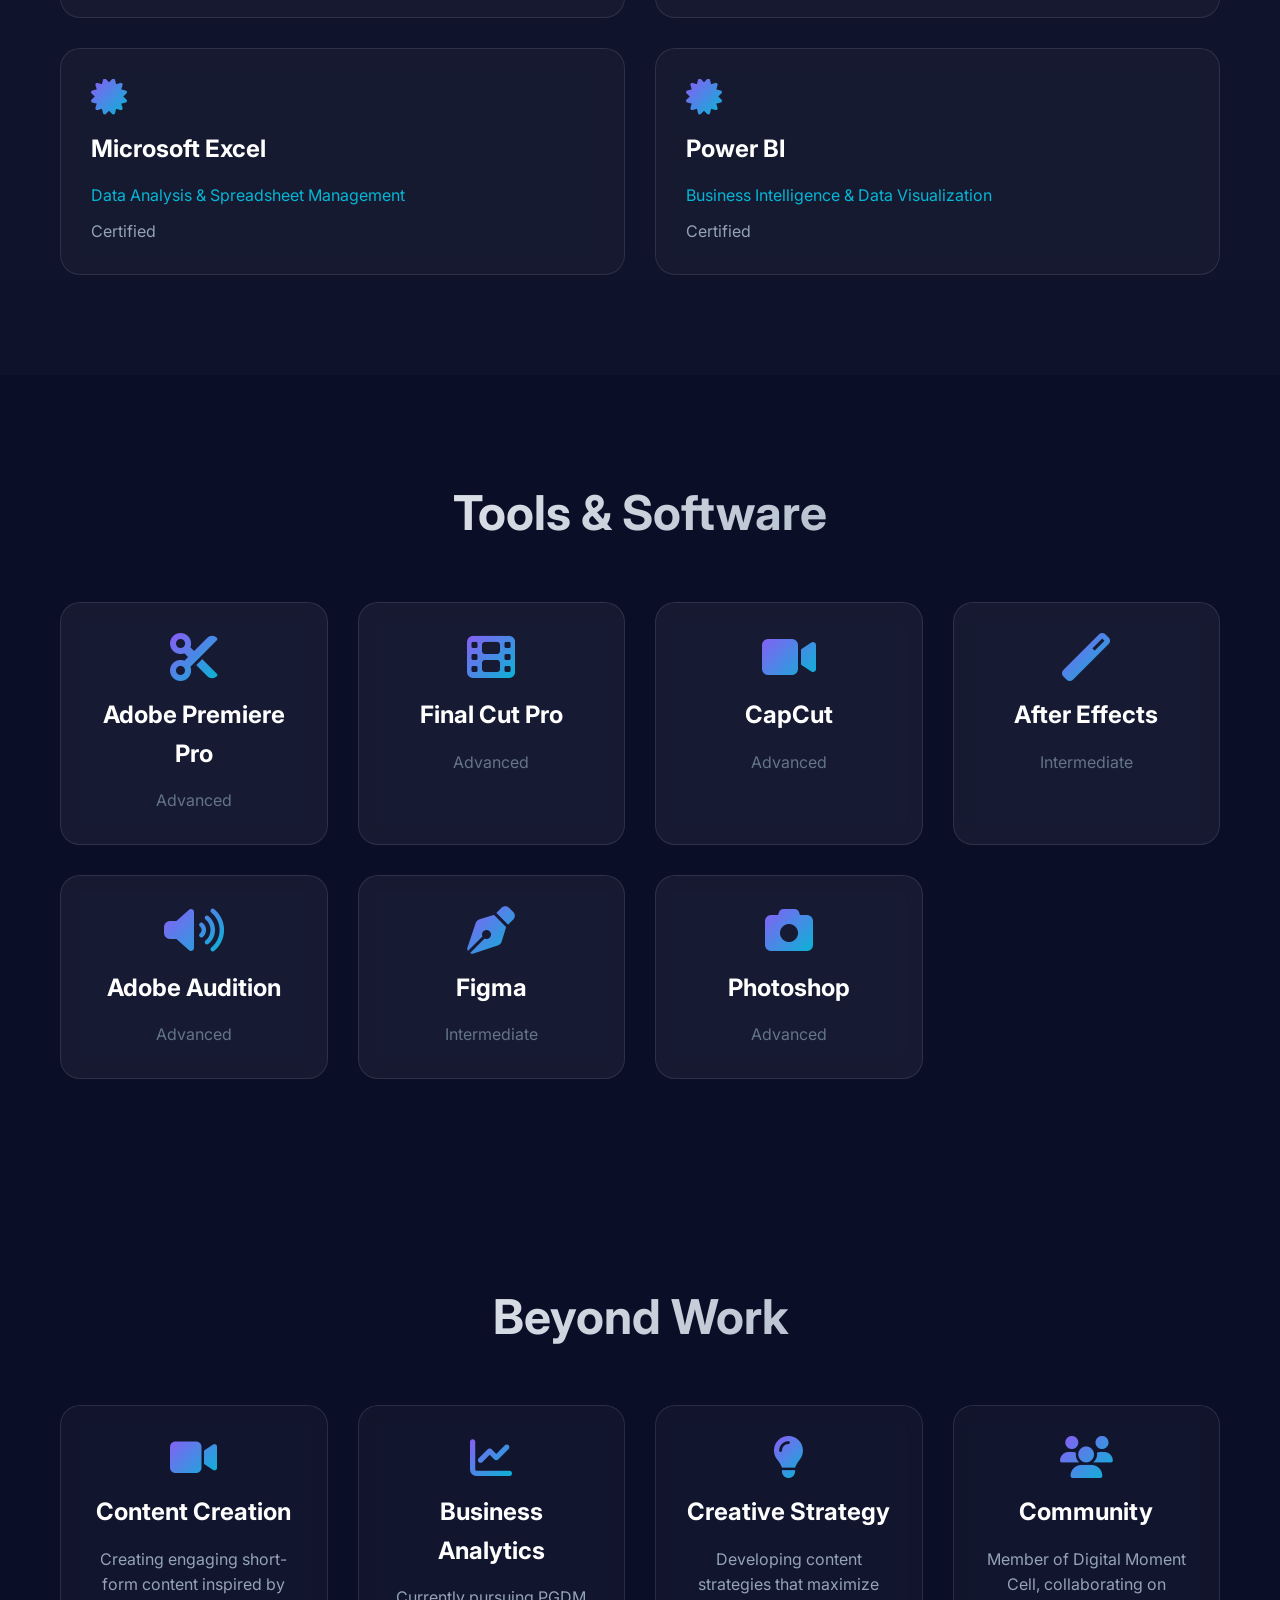
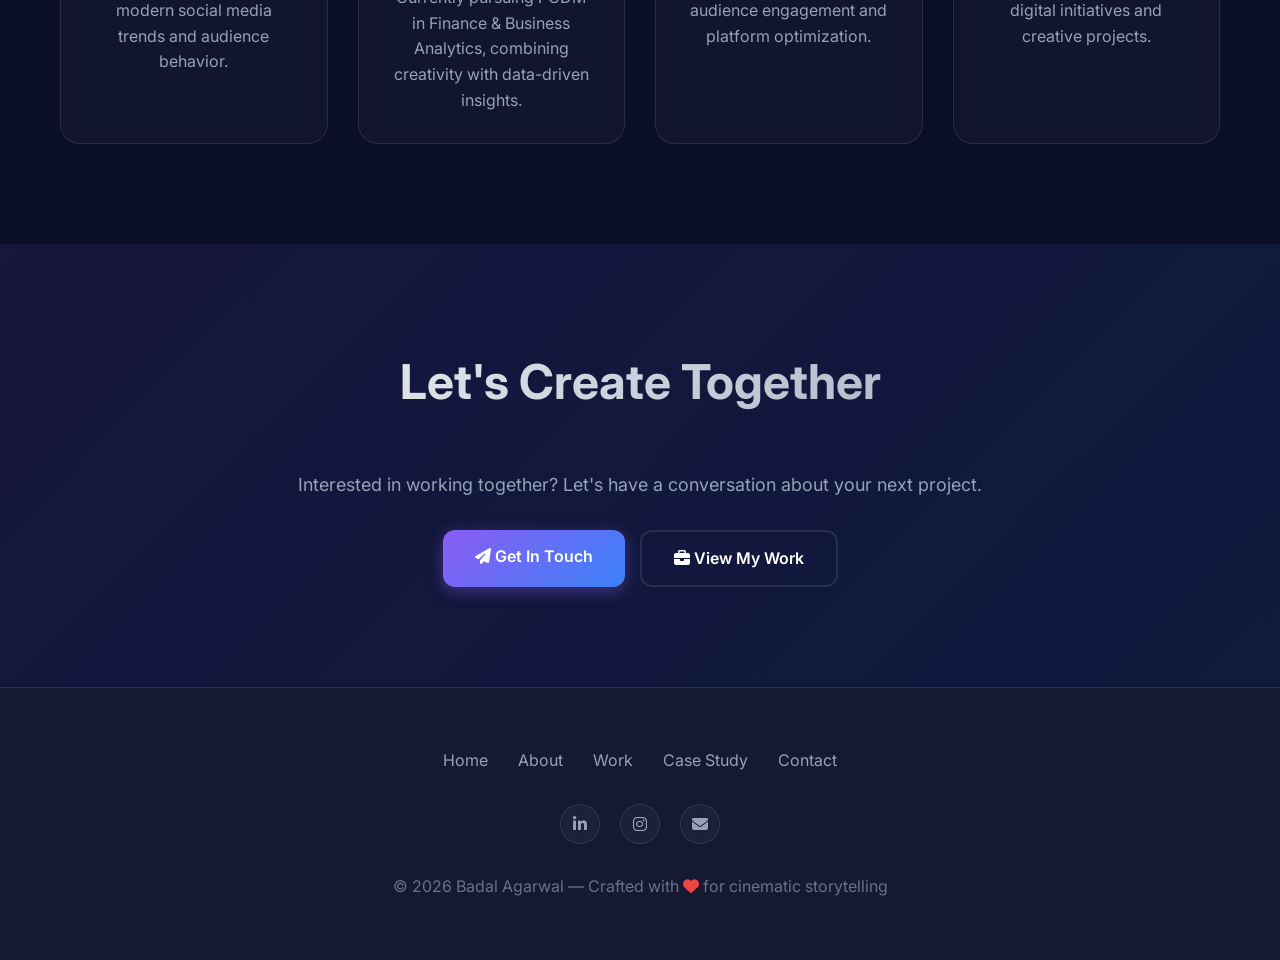
==== commit 01cbcb8a: "updated" ====
--- a/about.html
+++ b/about.html
@@ -3,7 +3,7 @@
 <head>
   <meta charset="UTF-8">
   <meta name="viewport" content="width=device-width, initial-scale=1.0">
-  <meta name="description" content="Learn about Badal Agarwal - Video Editor, Cinematographer & Visual Storyteller based in Pune, Maharashtra. PGDM student specializing in creative video production.">
+  <meta name="description" content="Learn about Badal Agarwal - Content Strategist, Video Editor & Cinematographer based in Pune, Maharashtra. PGDM student specializing in end-to-end content planning and production.">
   <title>About | Badal Agarwal - Creative Portfolio</title>
 
   <!-- Font Awesome -->
@@ -49,7 +49,7 @@
 <section class="hero" style="min-height: 70vh;">
   <h1 class="fade-in">About Me</h1>
   <p class="fade-in" style="max-width: 800px; font-size: 20px;">
-    I'm a passionate creative professional who transforms raw footage into compelling visual stories and crafts intuitive user experiences through UI/UX design that captivate, inspire, and engage audiences.
+    I'm a passionate content strategist and creative professional who plans, shoots, and edits content built to perform — transforming ideas into compelling visual stories and intuitive user experiences that captivate, inspire, and engage audiences.
   </p>
 </section>
 
@@ -68,7 +68,7 @@
 
       <div>
         <p style="font-size: 18px; line-height: 1.8; color: var(--text-secondary); margin-bottom: 20px;">
-          I'm a creative and performance-driven <strong style="color: var(--accent-purple);">Video Editor & Cinematographer</strong> with hands-on experience in producing high-impact promotional videos, podcast content, cinematic reels, corporate videos, and social media campaigns.
+          I'm a <strong style="color: var(--accent-purple);">Content Strategist, Video Editor & Cinematographer</strong> with hands-on experience planning and producing high-impact promotional videos, podcast content, cinematic reels, corporate videos, and social media campaigns — from concept to final delivery.
         </p>
 
         <p style="font-size: 18px; line-height: 1.8; color: var(--text-secondary); margin-bottom: 20px;">
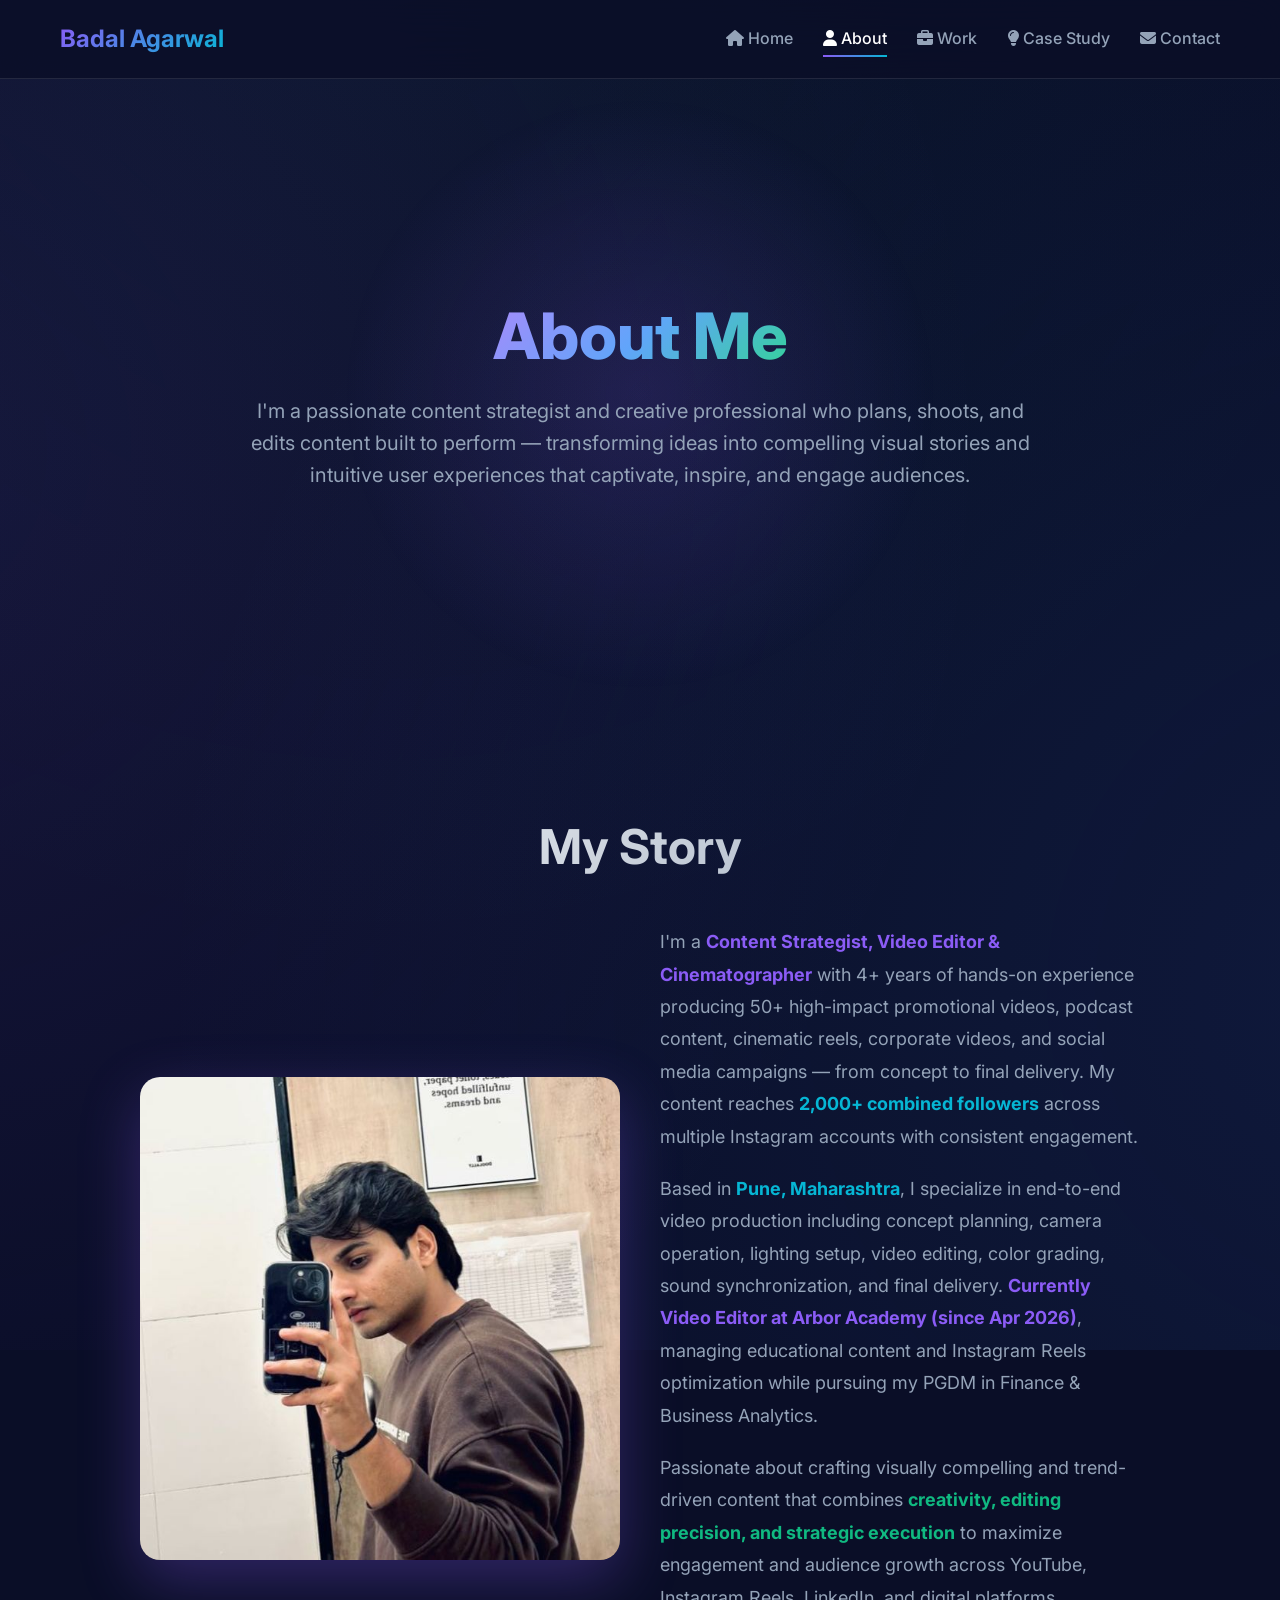
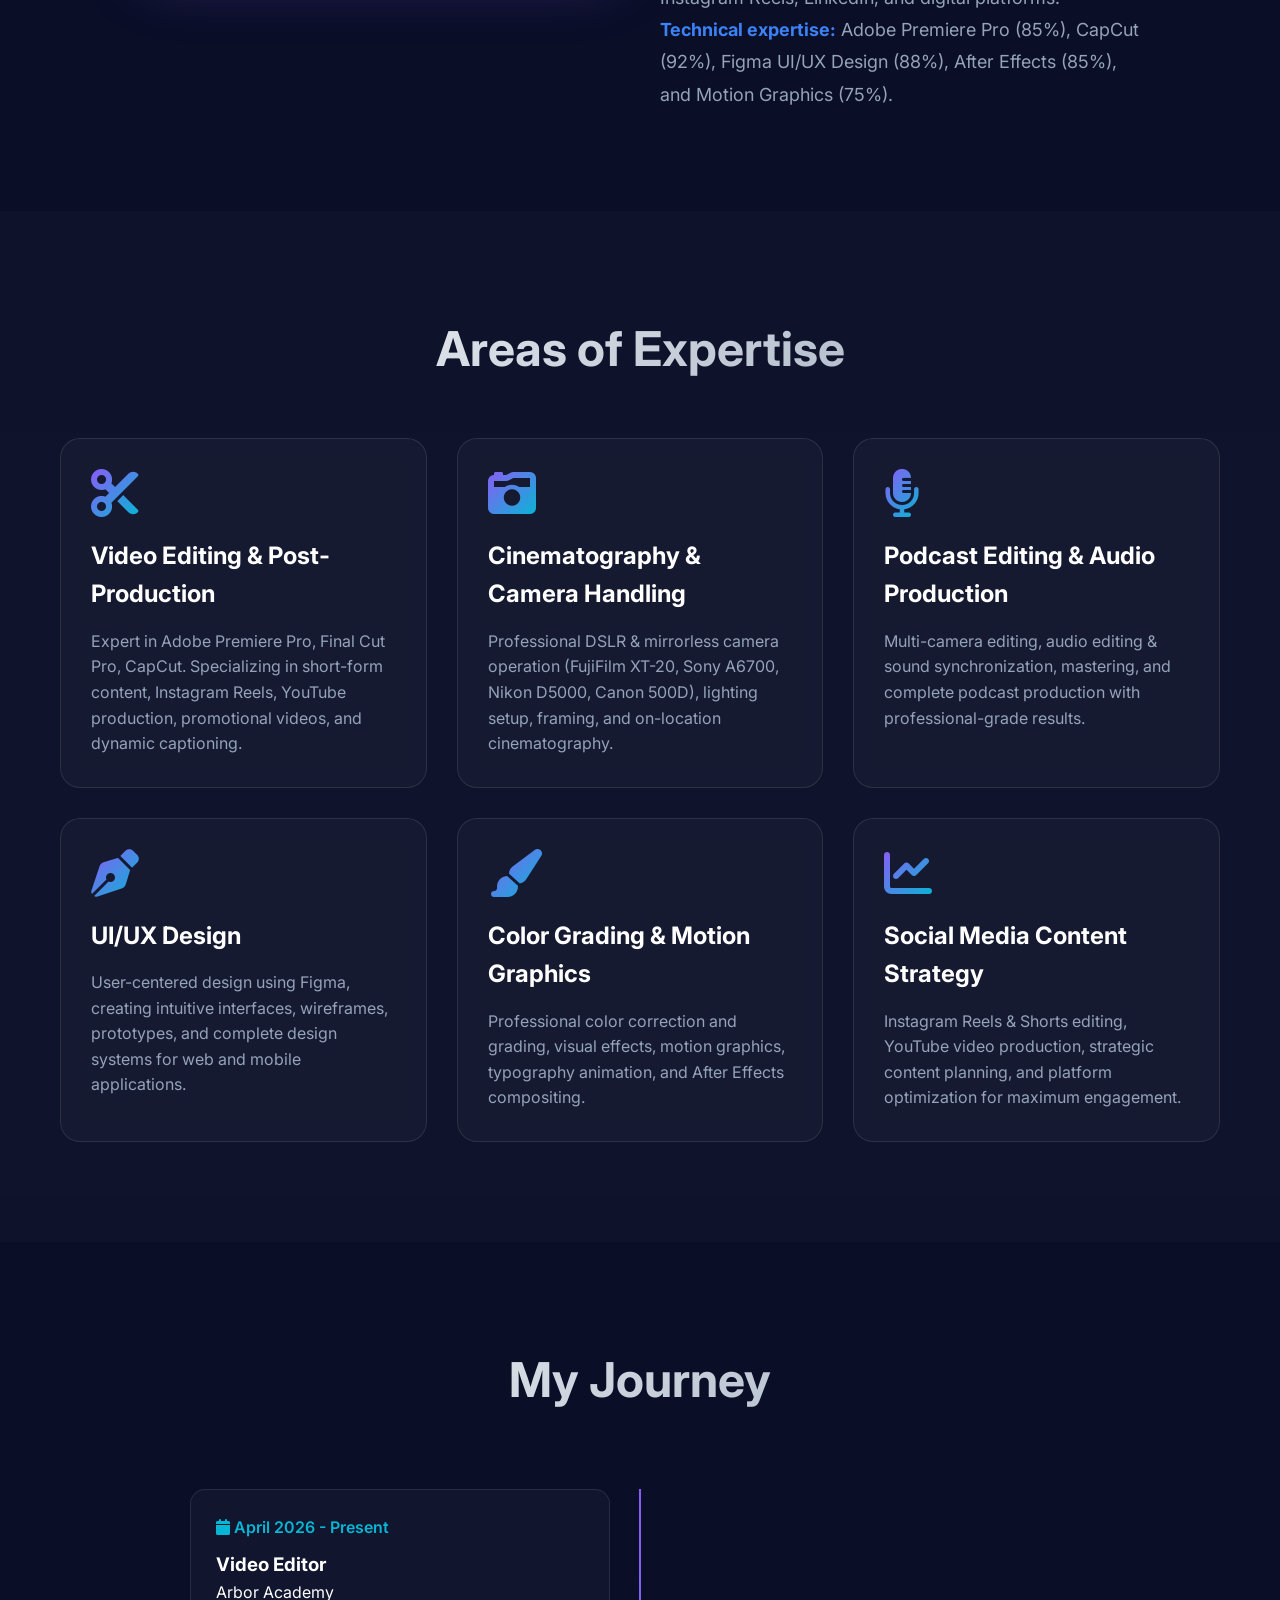
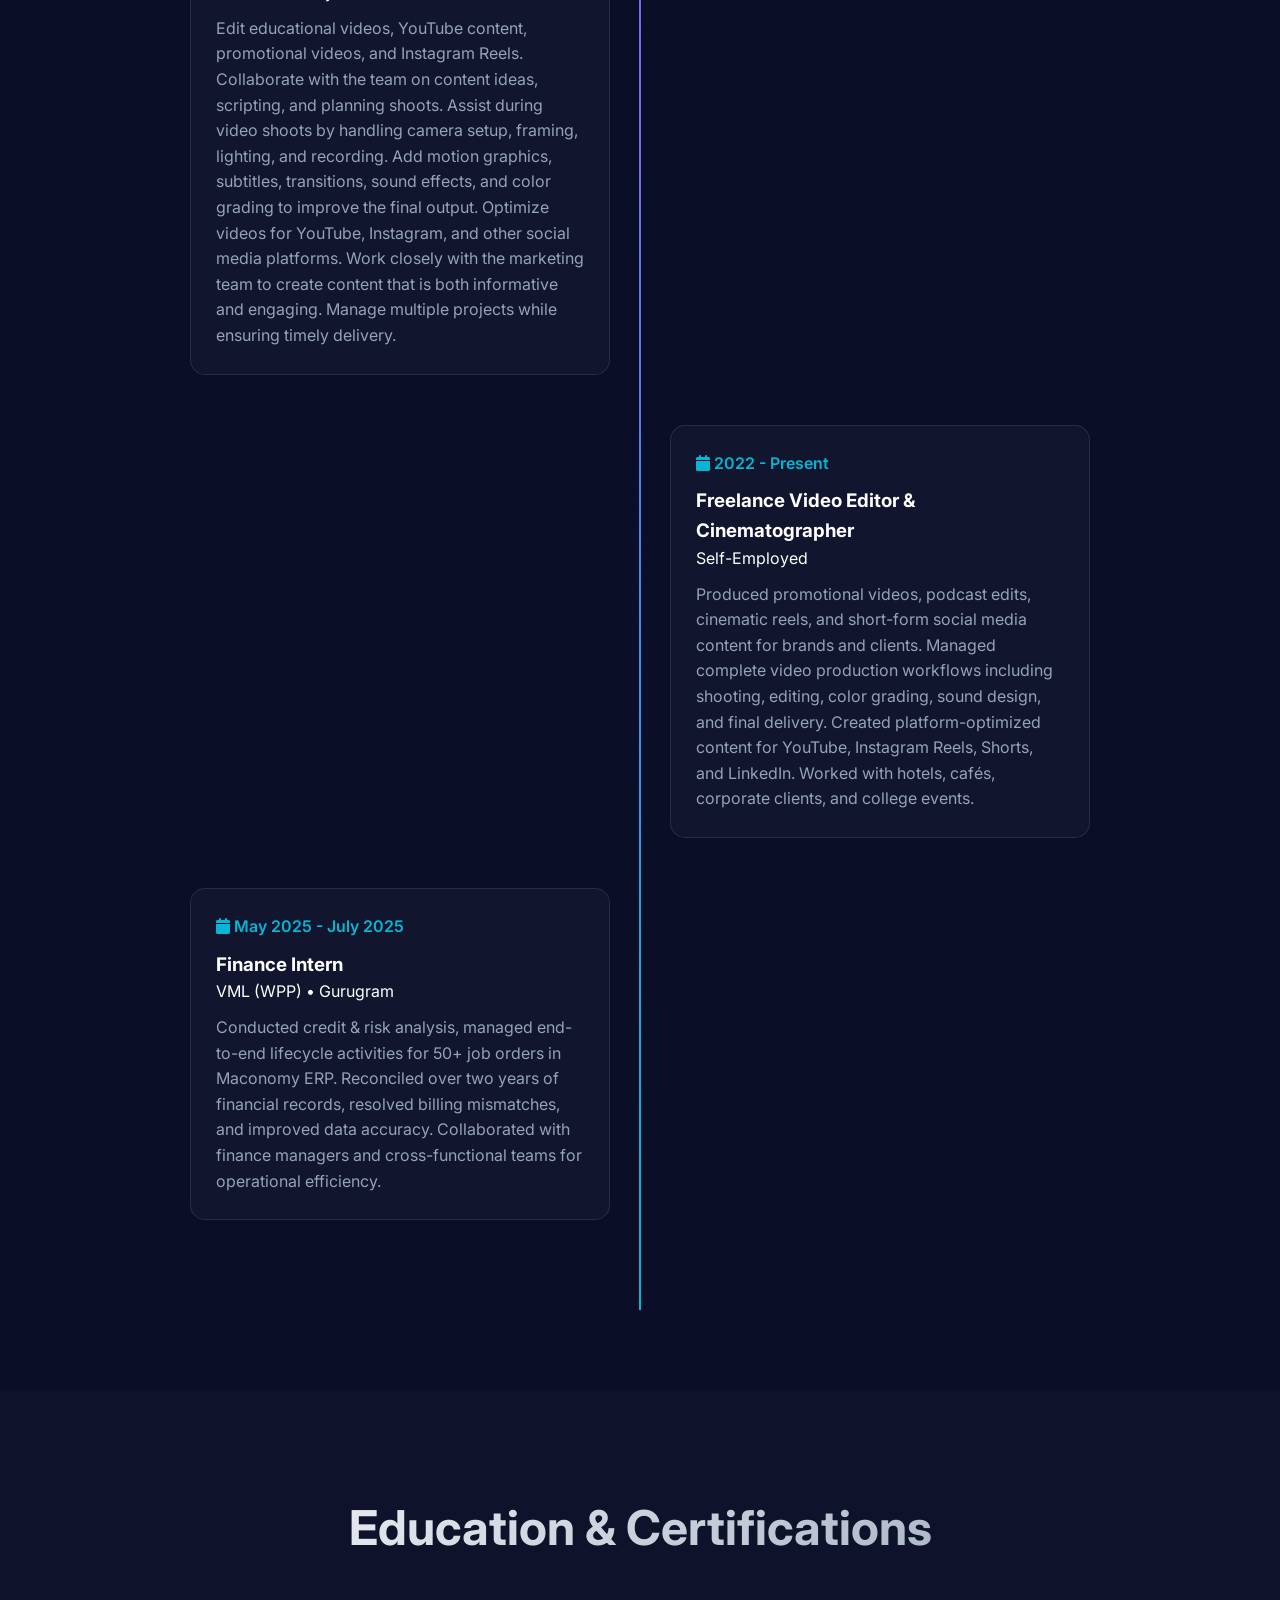
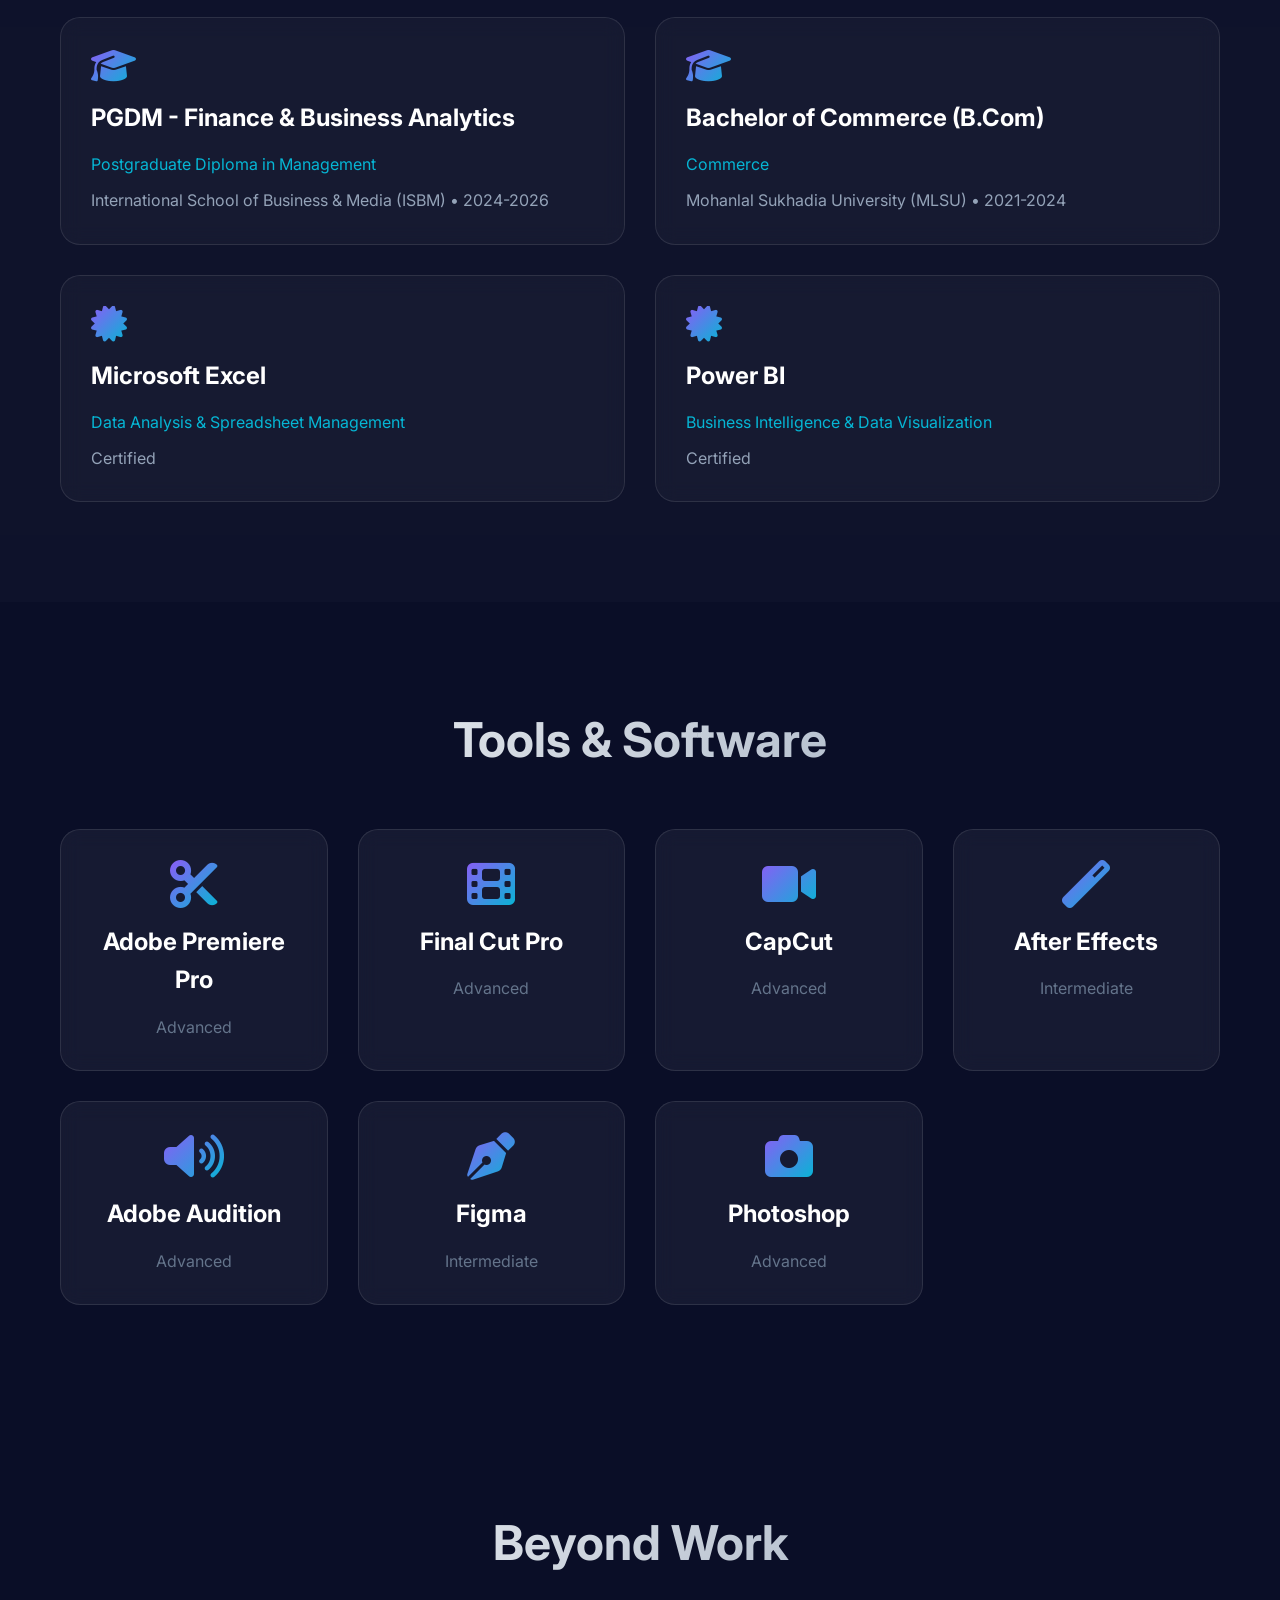
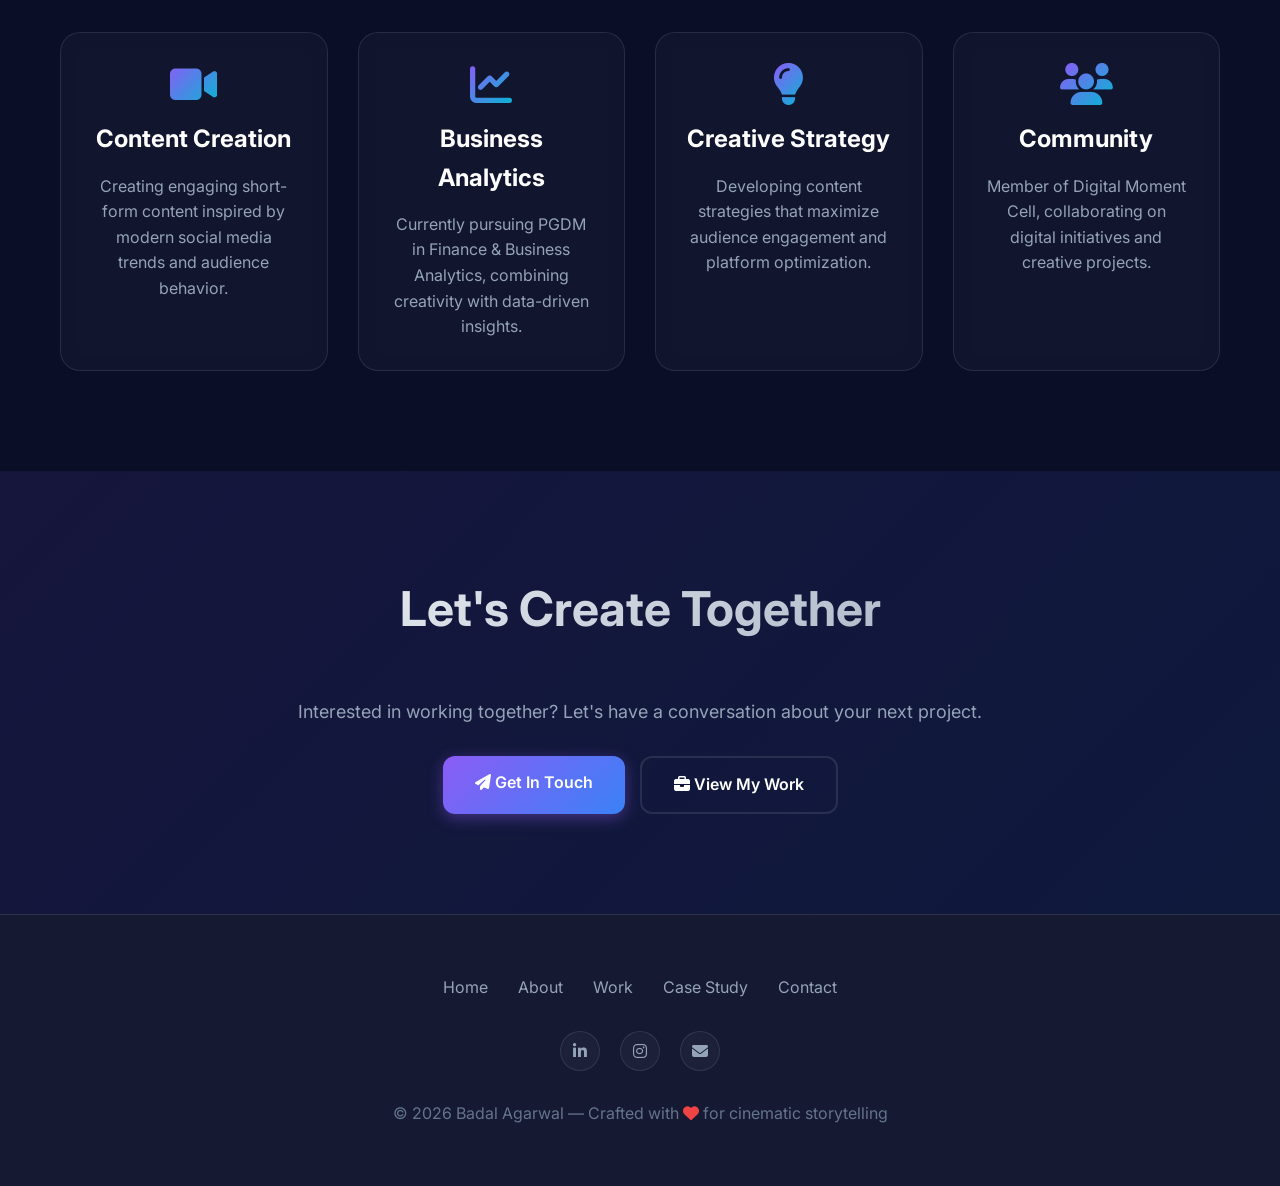
==== commit 0c247f86: "Update portfolio and add LinkedIn-specific changes guide Portfolio Updates: ✓ Fixed After Effects sk" ====
--- a/about.html
+++ b/about.html
@@ -68,15 +68,15 @@
 
       <div>
         <p style="font-size: 18px; line-height: 1.8; color: var(--text-secondary); margin-bottom: 20px;">
-          I'm a <strong style="color: var(--accent-purple);">Content Strategist, Video Editor & Cinematographer</strong> with hands-on experience planning and producing high-impact promotional videos, podcast content, cinematic reels, corporate videos, and social media campaigns — from concept to final delivery.
+          I'm a <strong style="color: var(--accent-purple);">Content Strategist, Video Editor & Cinematographer</strong> with 4+ years of hands-on experience producing 50+ high-impact promotional videos, podcast content, cinematic reels, corporate videos, and social media campaigns — from concept to final delivery. My content reaches <strong style="color: var(--accent-cyan);">2,000+ combined followers</strong> across multiple Instagram accounts with consistent engagement.
         </p>
 
         <p style="font-size: 18px; line-height: 1.8; color: var(--text-secondary); margin-bottom: 20px;">
-          Based in <strong style="color: var(--accent-cyan);">Pune, Maharashtra</strong>, I specialize in end-to-end video production including concept planning, camera operation, lighting setup, video editing, color grading, sound synchronization, and final delivery. Currently pursuing my PGDM in Finance & Business Analytics while actively freelancing.
+          Based in <strong style="color: var(--accent-cyan);">Pune, Maharashtra</strong>, I specialize in end-to-end video production including concept planning, camera operation, lighting setup, video editing, color grading, sound synchronization, and final delivery. <strong style="color: var(--accent-purple);">Currently Video Editor at Arbor Academy (since Apr 2026)</strong>, managing educational content and Instagram Reels optimization while pursuing my PGDM in Finance & Business Analytics.
         </p>
 
         <p style="font-size: 18px; line-height: 1.8; color: var(--text-secondary);">
-          Passionate about crafting visually compelling and trend-driven content that combines <strong style="color: var(--accent-green);">creativity, editing precision, and strategic execution</strong> to maximize engagement and audience growth across YouTube, Instagram Reels, LinkedIn, and digital platforms.
+          Passionate about crafting visually compelling and trend-driven content that combines <strong style="color: var(--accent-green);">creativity, editing precision, and strategic execution</strong> to maximize engagement and audience growth across YouTube, Instagram Reels, LinkedIn, and digital platforms. <strong style="color: var(--accent-blue);">Technical expertise:</strong> Adobe Premiere Pro (85%), CapCut (92%), Figma UI/UX Design (88%), After Effects (85%), and Motion Graphics (75%).
         </p>
       </div>
     </div>
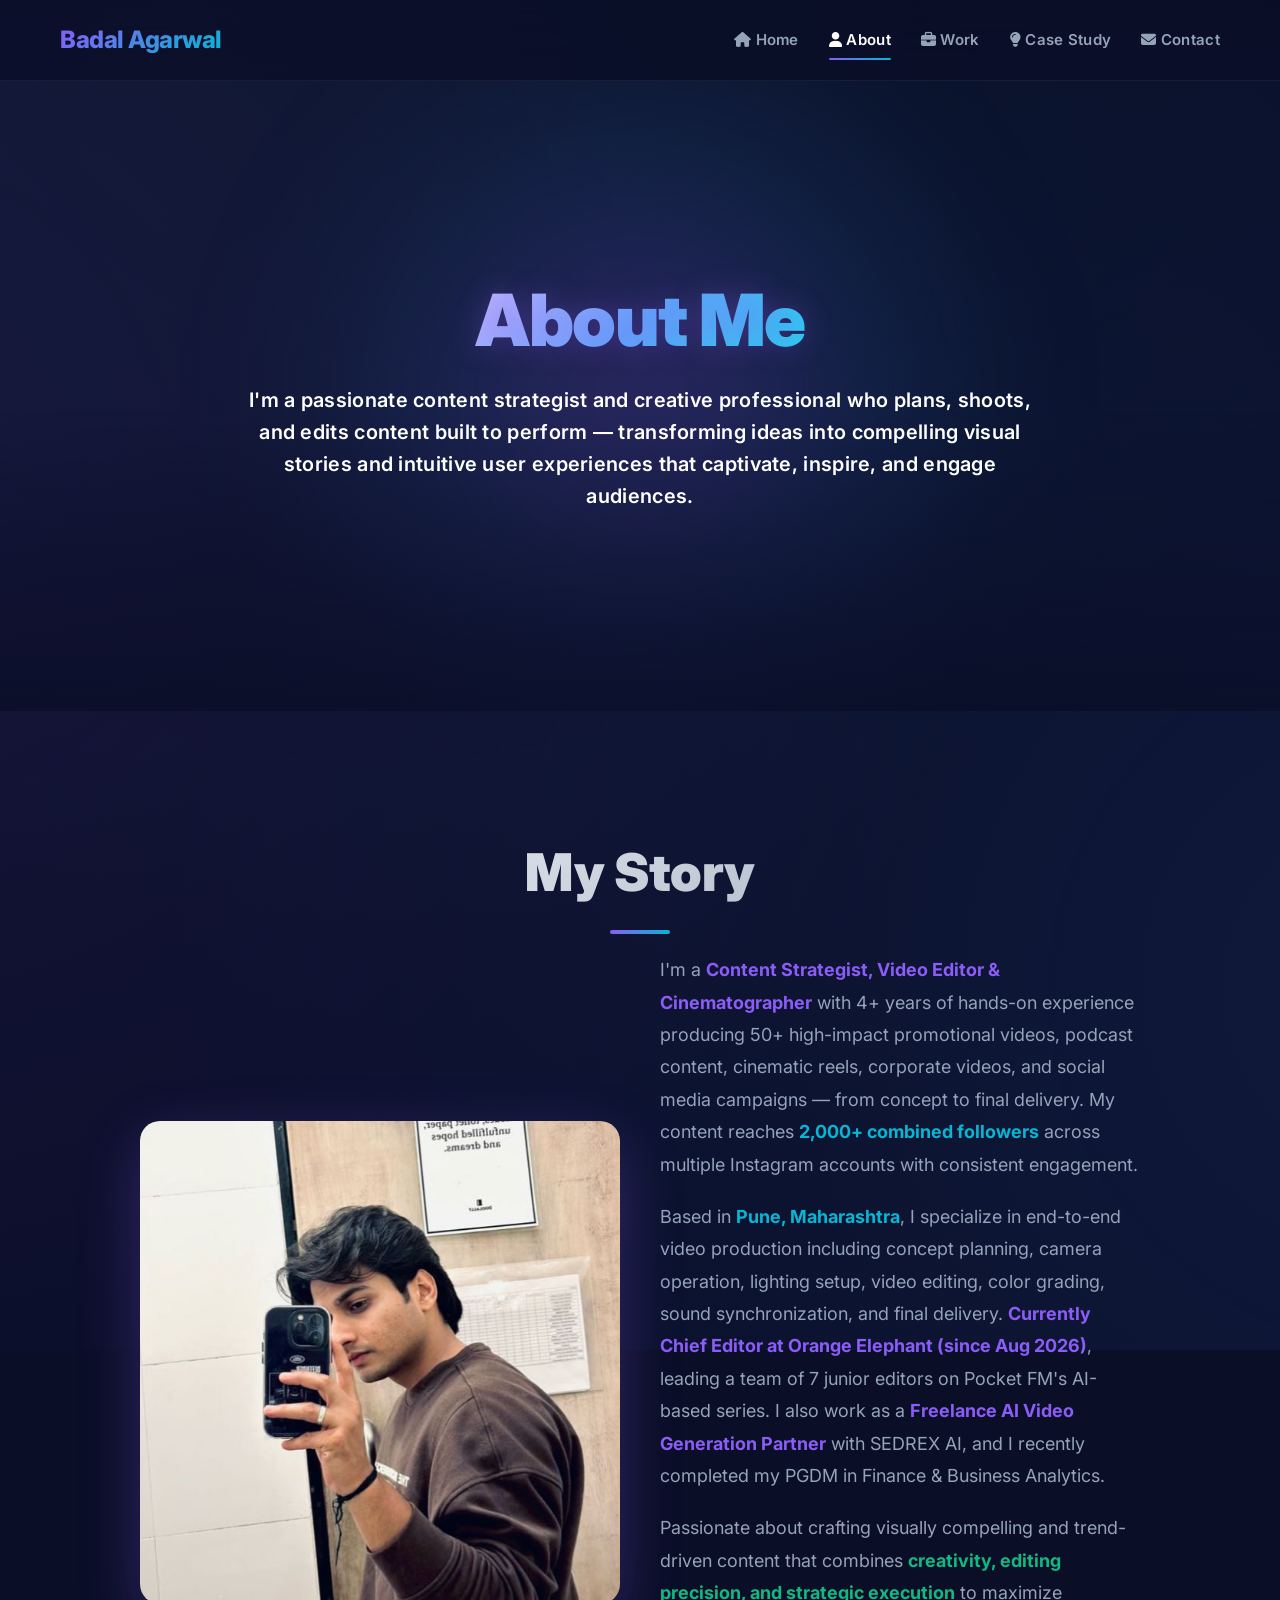
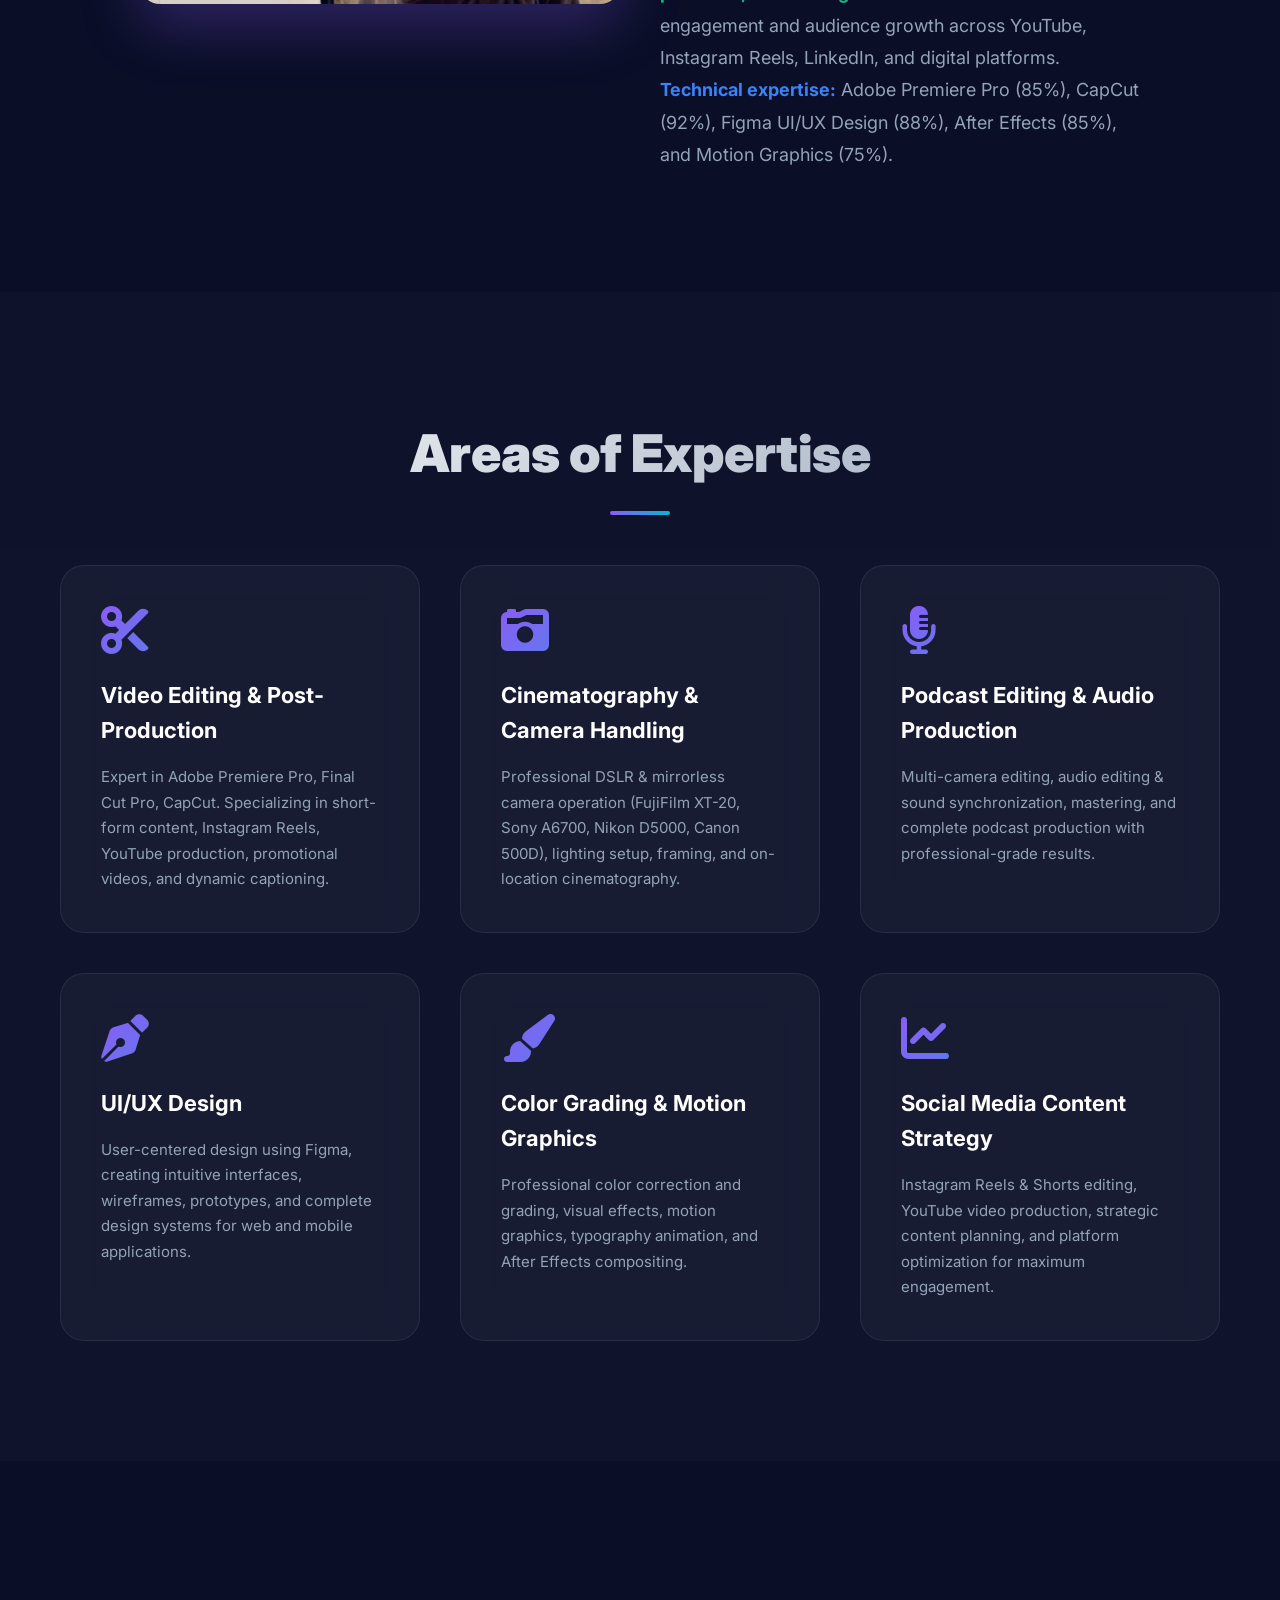
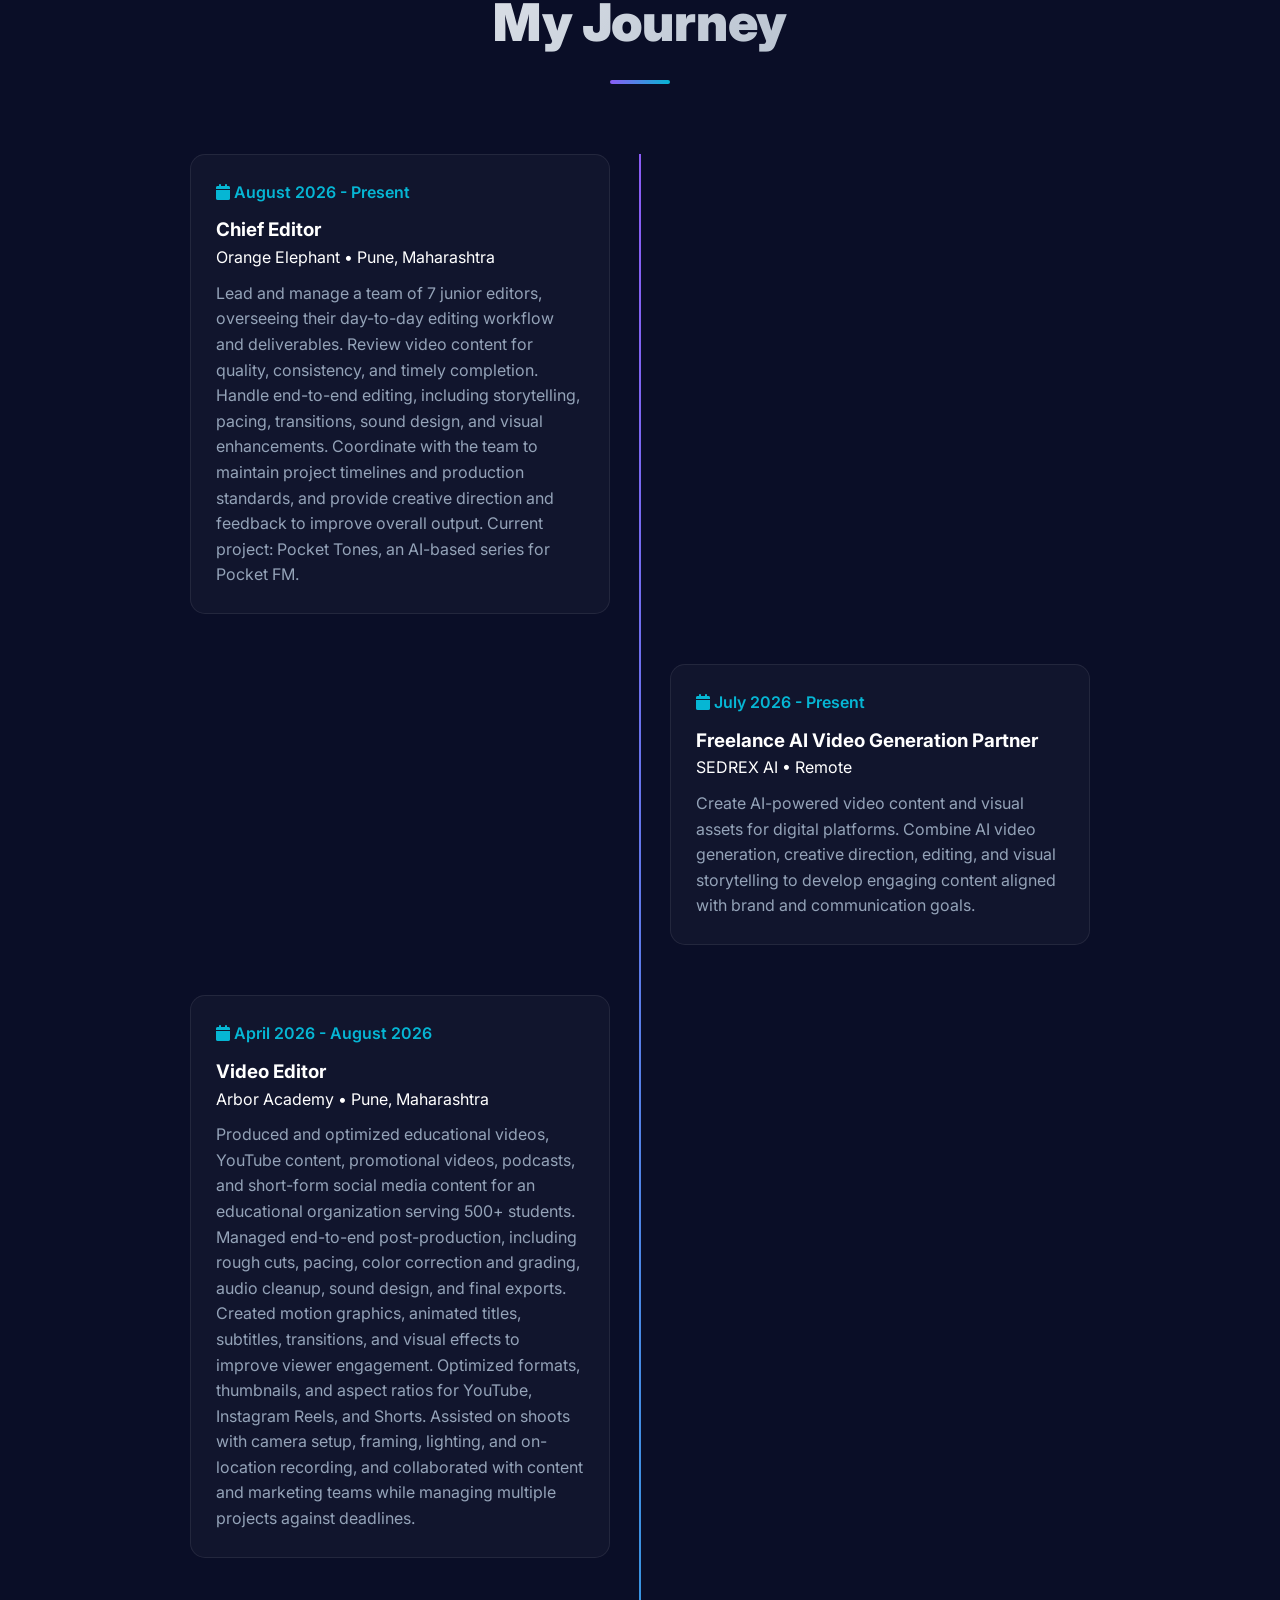
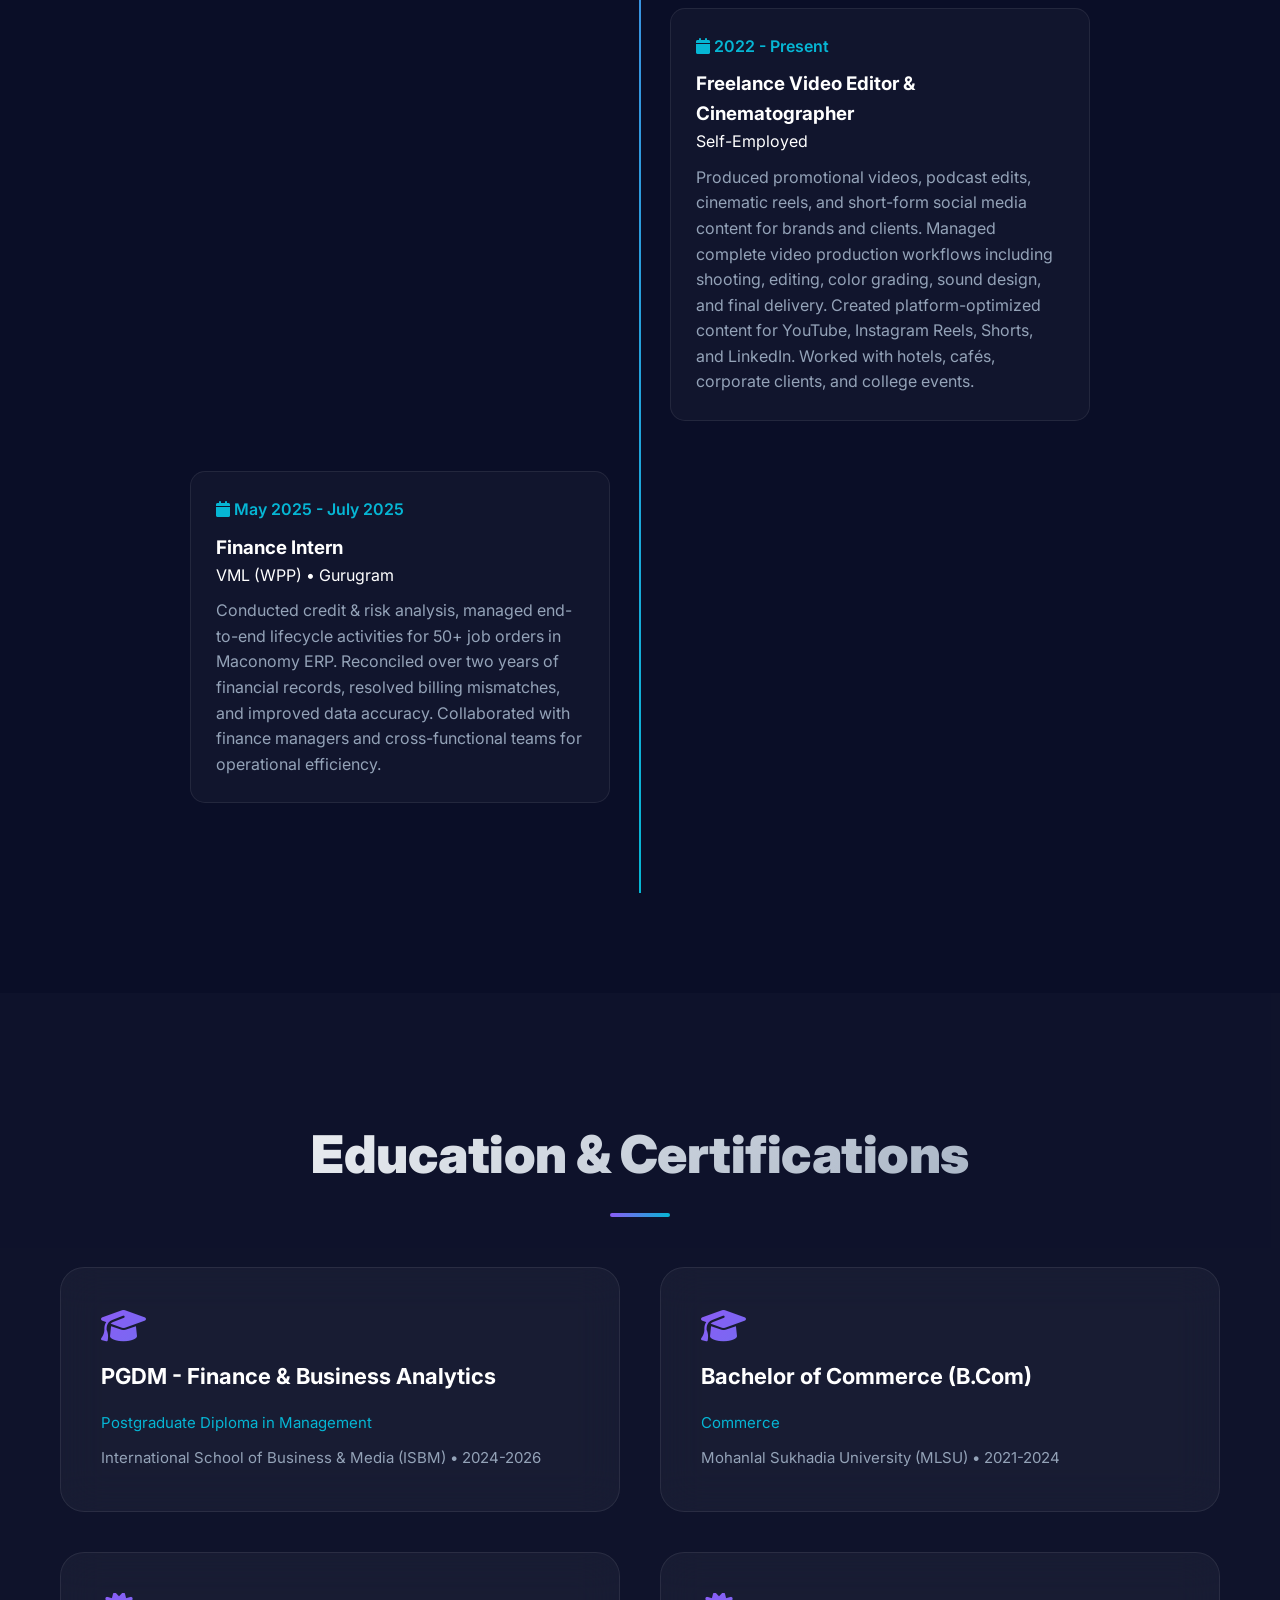
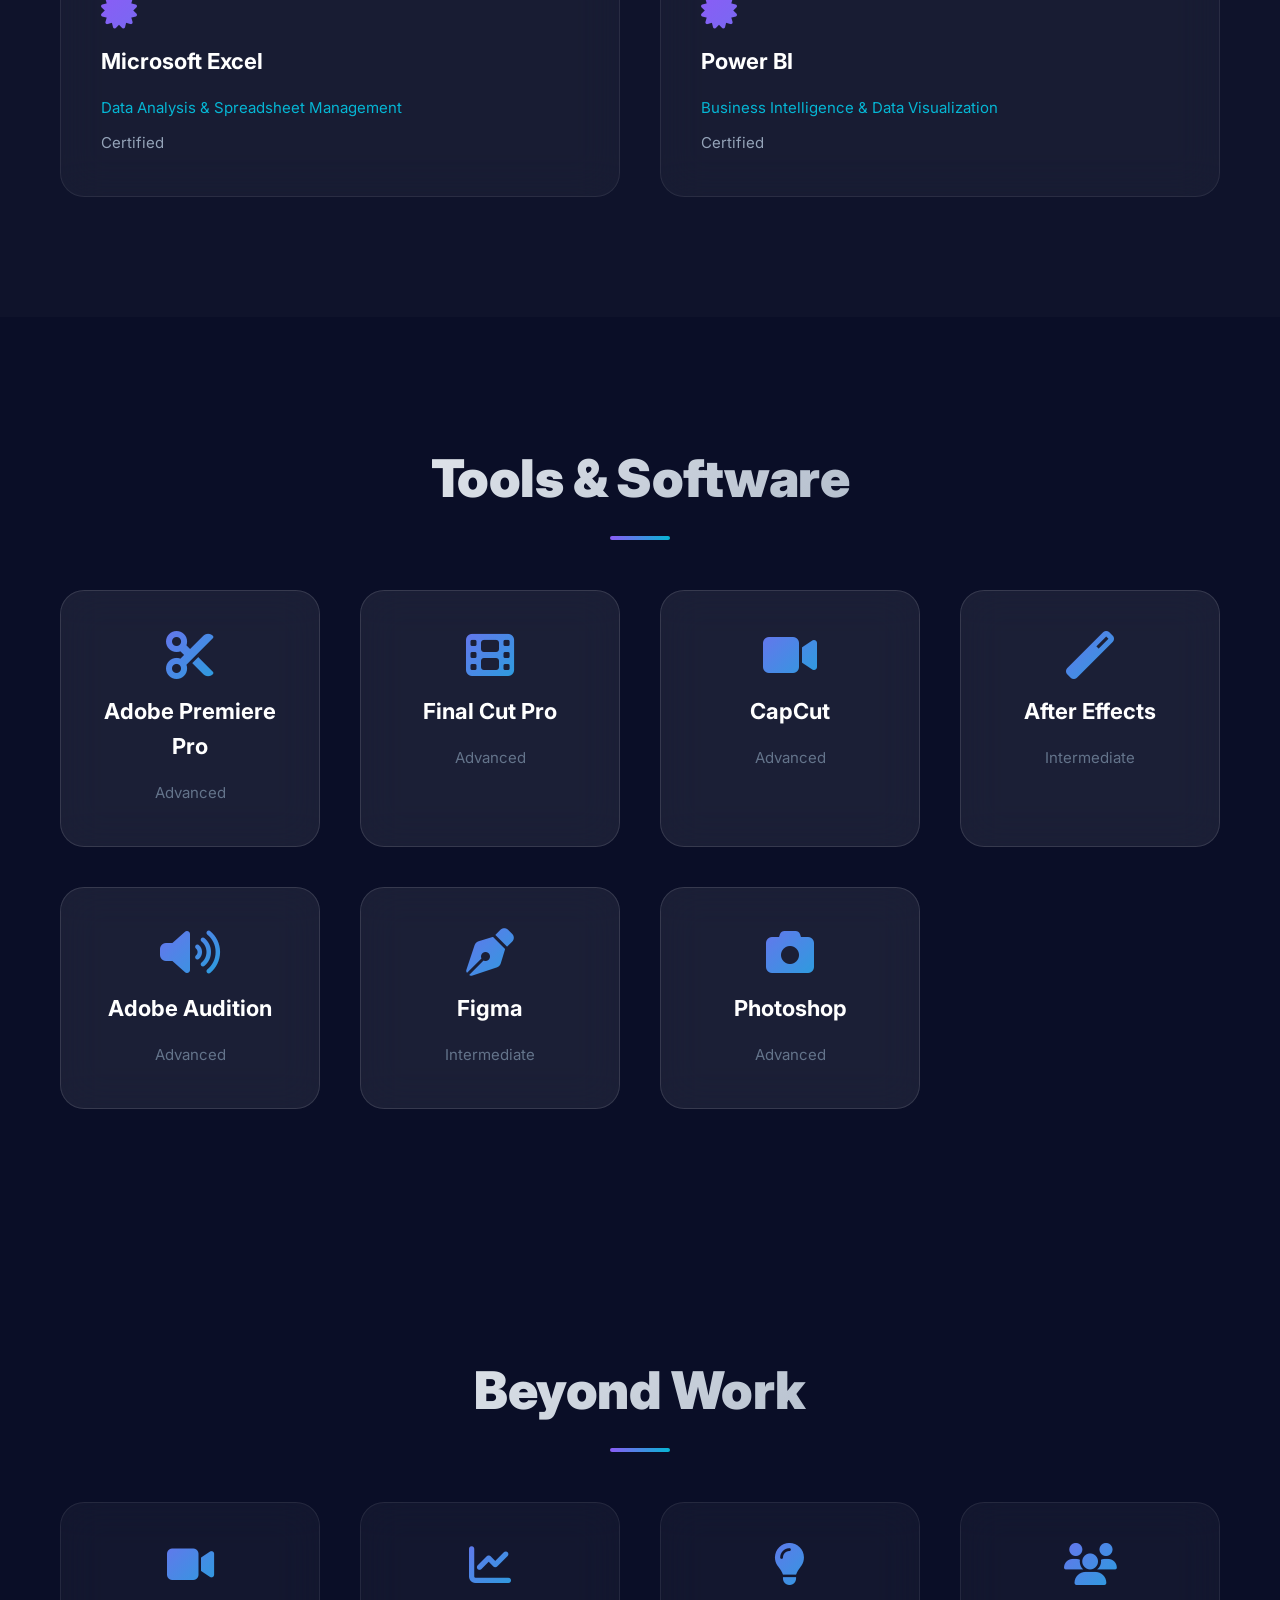
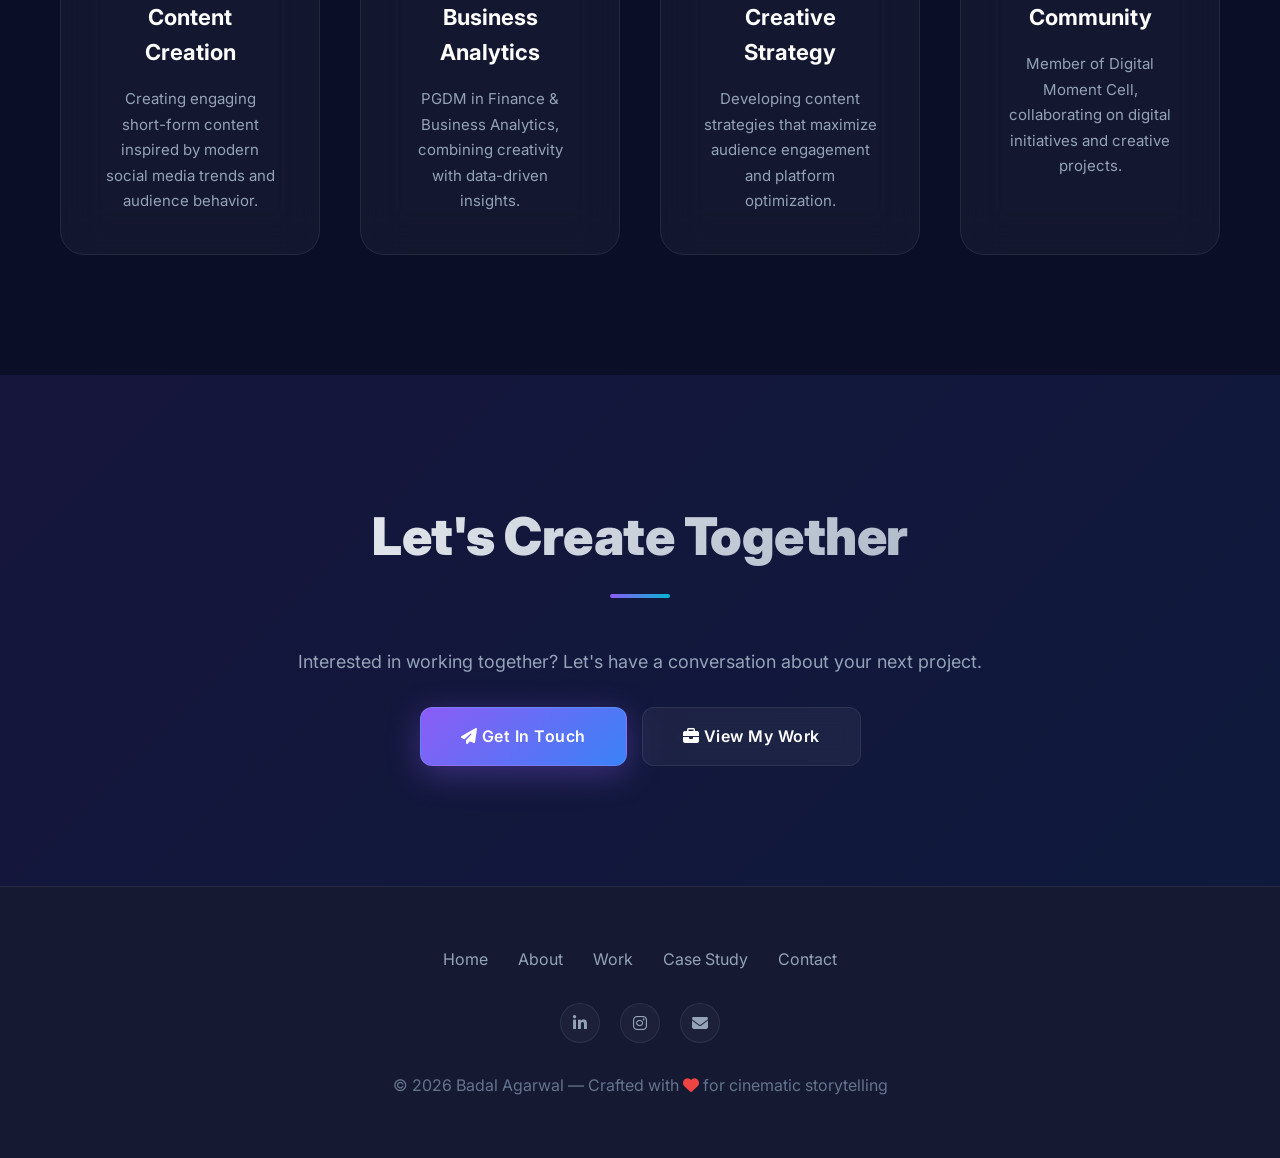
==== commit 3aefaa72: "Updated" ====
--- a/about.html
+++ b/about.html
@@ -3,7 +3,7 @@
 <head>
   <meta charset="UTF-8">
   <meta name="viewport" content="width=device-width, initial-scale=1.0">
-  <meta name="description" content="Learn about Badal Agarwal - Content Strategist, Video Editor & Cinematographer based in Pune, Maharashtra. PGDM student specializing in end-to-end content planning and production.">
+  <meta name="description" content="Learn about Badal Agarwal - Content Strategist, Video Editor & Cinematographer based in Pune, Maharashtra. Chief Editor leading video teams and AI-driven content production, with end-to-end content planning and production experience.">
   <title>About | Badal Agarwal - Creative Portfolio</title>
 
   <!-- Font Awesome -->
@@ -72,7 +72,7 @@
         </p>
 
         <p style="font-size: 18px; line-height: 1.8; color: var(--text-secondary); margin-bottom: 20px;">
-          Based in <strong style="color: var(--accent-cyan);">Pune, Maharashtra</strong>, I specialize in end-to-end video production including concept planning, camera operation, lighting setup, video editing, color grading, sound synchronization, and final delivery. <strong style="color: var(--accent-purple);">Currently Video Editor at Arbor Academy (since Apr 2026)</strong>, managing educational content and Instagram Reels optimization while pursuing my PGDM in Finance & Business Analytics.
+          Based in <strong style="color: var(--accent-cyan);">Pune, Maharashtra</strong>, I specialize in end-to-end video production including concept planning, camera operation, lighting setup, video editing, color grading, sound synchronization, and final delivery. <strong style="color: var(--accent-purple);">Currently Chief Editor at Orange Elephant (since Aug 2026)</strong>, leading a team of 7 junior editors on Pocket FM's AI-based series. I also work as a <strong style="color: var(--accent-purple);">Freelance AI Video Generation Partner</strong> with SEDREX AI, and I recently completed my PGDM in Finance & Business Analytics.
         </p>
 
         <p style="font-size: 18px; line-height: 1.8; color: var(--text-secondary);">
@@ -134,11 +134,35 @@
     <div class="timeline-item">
       <div class="timeline-dot"></div>
       <div class="timeline-content">
-        <div class="timeline-date"><i class="fas fa-calendar"></i> April 2026 - Present</div>
+        <div class="timeline-date"><i class="fas fa-calendar"></i> August 2026 - Present</div>
+        <h3>Chief Editor</h3>
+        <p>Orange Elephant • Pune, Maharashtra</p>
+        <p style="margin-top: 10px; color: var(--text-secondary);">
+          Lead and manage a team of 7 junior editors, overseeing their day-to-day editing workflow and deliverables. Review video content for quality, consistency, and timely completion. Handle end-to-end editing, including storytelling, pacing, transitions, sound design, and visual enhancements. Coordinate with the team to maintain project timelines and production standards, and provide creative direction and feedback to improve overall output. Current project: Pocket Tones, an AI-based series for Pocket FM.
+        </p>
+      </div>
+    </div>
+
+    <div class="timeline-item">
+      <div class="timeline-dot"></div>
+      <div class="timeline-content">
+        <div class="timeline-date"><i class="fas fa-calendar"></i> July 2026 - Present</div>
+        <h3>Freelance AI Video Generation Partner</h3>
+        <p>SEDREX AI • Remote</p>
+        <p style="margin-top: 10px; color: var(--text-secondary);">
+          Create AI-powered video content and visual assets for digital platforms. Combine AI video generation, creative direction, editing, and visual storytelling to develop engaging content aligned with brand and communication goals.
+        </p>
+      </div>
+    </div>
+
+    <div class="timeline-item">
+      <div class="timeline-dot"></div>
+      <div class="timeline-content">
+        <div class="timeline-date"><i class="fas fa-calendar"></i> April 2026 - August 2026</div>
         <h3>Video Editor</h3>
-        <p>Arbor Academy</p>
-        <p style="margin-top: 10px; color: var(--text-secondary);">
-          Edit educational videos, YouTube content, promotional videos, and Instagram Reels. Collaborate with the team on content ideas, scripting, and planning shoots. Assist during video shoots by handling camera setup, framing, lighting, and recording. Add motion graphics, subtitles, transitions, sound effects, and color grading to improve the final output. Optimize videos for YouTube, Instagram, and other social media platforms. Work closely with the marketing team to create content that is both informative and engaging. Manage multiple projects while ensuring timely delivery.
+        <p>Arbor Academy • Pune, Maharashtra</p>
+        <p style="margin-top: 10px; color: var(--text-secondary);">
+          Produced and optimized educational videos, YouTube content, promotional videos, podcasts, and short-form social media content for an educational organization serving 500+ students. Managed end-to-end post-production, including rough cuts, pacing, color correction and grading, audio cleanup, sound design, and final exports. Created motion graphics, animated titles, subtitles, transitions, and visual effects to improve viewer engagement. Optimized formats, thumbnails, and aspect ratios for YouTube, Instagram Reels, and Shorts. Assisted on shoots with camera setup, framing, lighting, and on-location recording, and collaborated with content and marketing teams while managing multiple projects against deadlines.
         </p>
       </div>
     </div>
@@ -266,7 +290,7 @@
     <div class="card fade-in text-center">
       <i class="fas fa-chart-line" style="font-size: 42px; margin-bottom: 15px; color: var(--accent-purple);"></i>
       <h3>Business Analytics</h3>
-      <p>Currently pursuing PGDM in Finance & Business Analytics, combining creativity with data-driven insights.</p>
+      <p>PGDM in Finance & Business Analytics, combining creativity with data-driven insights.</p>
     </div>
 
     <div class="card fade-in text-center">
--- a/css/style.css
+++ b/css/style.css
@@ -16,9 +16,11 @@
   --text-primary: #ffffff;
   --text-secondary: #94a3b8;
   --text-muted: #64748b;
-  --border-color: rgba(255,255,255,0.1);
+  --border-color: rgba(255,255,255,0.08);
   --shadow-glow: 0 0 40px rgba(139, 92, 246, 0.3);
   --transition: all 0.3s cubic-bezier(0.4, 0, 0.2, 1);
+  --transition-smooth: all 0.5s cubic-bezier(0.34, 1.56, 0.64, 1);
+  --easing-out: cubic-bezier(0.33, 1, 0.68, 1);
 }
 
 * {
@@ -112,33 +114,35 @@
   padding: 20px 60px;
   position: sticky;
   top: 0;
-  background: rgba(10, 14, 39, 0.8);
-  backdrop-filter: blur(20px);
-  -webkit-backdrop-filter: blur(20px);
-  border-bottom: 1px solid var(--border-color);
+  background: rgba(10, 14, 39, 0.7);
+  backdrop-filter: blur(30px);
+  -webkit-backdrop-filter: blur(30px);
+  border-bottom: 1px solid rgba(255,255,255,0.06);
   z-index: 100;
-  transition: var(--transition);
+  transition: var(--transition-smooth);
 }
 
 .nav.scrolled {
-  padding: 15px 60px;
+  padding: 16px 60px;
   background: rgba(10, 14, 39, 0.95);
-  box-shadow: 0 4px 30px rgba(0, 0, 0, 0.3);
+  box-shadow: 0 8px 32px rgba(0, 0, 0, 0.2);
+  border-bottom-color: rgba(255,255,255,0.1);
 }
 
 .logo {
   font-size: 24px;
-  font-weight: 700;
+  font-weight: 800;
   background: linear-gradient(135deg, var(--accent-purple), var(--accent-cyan));
   -webkit-background-clip: text;
   -webkit-text-fill-color: transparent;
   background-clip: text;
   cursor: pointer;
-  transition: var(--transition);
+  transition: var(--transition-smooth);
+  letter-spacing: -0.5px;
 }
 
 .logo:hover {
-  transform: scale(1.05);
+  transform: scale(1.08);
 }
 
 nav {
@@ -150,10 +154,12 @@
 nav a {
   color: var(--text-secondary);
   text-decoration: none;
-  font-weight: 500;
-  position: relative;
-  padding: 5px 0;
-  transition: var(--transition);
+  font-weight: 600;
+  position: relative;
+  padding: 8px 0;
+  transition: var(--transition-smooth);
+  font-size: 15px;
+  letter-spacing: 0.3px;
 }
 
 nav a::after {
@@ -162,9 +168,10 @@
   bottom: 0;
   left: 0;
   width: 0;
-  height: 2px;
+  height: 2.5px;
   background: linear-gradient(90deg, var(--accent-purple), var(--accent-cyan));
-  transition: width 0.3s ease;
+  transition: width 0.4s var(--easing-out);
+  border-radius: 2px;
 }
 
 nav a:hover {
@@ -233,10 +240,22 @@
   top: 50%;
   left: 50%;
   transform: translate(-50%, -50%);
-  width: 600px;
-  height: 600px;
-  background: radial-gradient(circle, rgba(139, 92, 246, 0.15) 0%, transparent 70%);
-  animation: pulse 4s ease-in-out infinite;
+  width: 800px;
+  height: 800px;
+  background: radial-gradient(circle, rgba(139, 92, 246, 0.25) 0%, rgba(59, 130, 246, 0.1) 40%, transparent 70%);
+  animation: pulse 4s ease-in-out infinite, float 6s ease-in-out infinite;
+  filter: blur(60px);
+}
+
+.hero::after {
+  content: '';
+  position: absolute;
+  bottom: 0;
+  left: 0;
+  width: 100%;
+  height: 300px;
+  background: linear-gradient(180deg, transparent, rgba(10, 14, 39, 0.8));
+  pointer-events: none;
 }
 
 @keyframes pulse {
@@ -244,29 +263,50 @@
   50% { transform: translate(-50%, -50%) scale(1.2); opacity: 0.8; }
 }
 
+@keyframes float {
+  0%, 100% { transform: translate(-50%, -50%) translateY(0px); }
+  50% { transform: translate(-50%, -50%) translateY(-30px); }
+}
+
 .hero h1 {
-  font-size: clamp(32px, 5vw, 64px);
-  font-weight: 800;
-  line-height: 1.2;
-  max-width: 900px;
-  margin-bottom: 20px;
-  background: linear-gradient(135deg, #a78bfa 0%, #60a5fa 50%, #34d399 100%);
+  font-size: clamp(40px, 6vw, 72px);
+  font-weight: 900;
+  line-height: 1.1;
+  max-width: 1000px;
+  margin-bottom: 24px;
+  letter-spacing: -0.02em;
+  background: linear-gradient(135deg, #c4b5fd 0%, #60a5fa 50%, #22d3ee 100%);
   -webkit-background-clip: text;
   -webkit-text-fill-color: transparent;
   background-clip: text;
-  animation: fadeUp 1s ease backwards;
+  animation: fadeUp 1s ease backwards, textShimmer 3s ease infinite;
   position: relative;
   z-index: 1;
+  text-shadow: 0 0 30px rgba(139, 92, 246, 0.3);
+}
+
+@keyframes textShimmer {
+  0%, 100% { background-position: 0% 50%; }
+  50% { background-position: 100% 50%; }
 }
 
 .hero p {
   font-size: clamp(16px, 2vw, 20px);
   color: var(--text-secondary);
   margin-bottom: 40px;
-  max-width: 700px;
+  max-width: 750px;
   animation: fadeUp 1.2s ease backwards;
   position: relative;
   z-index: 1;
+  font-weight: 500;
+  letter-spacing: 0.3px;
+}
+
+.hero p:first-of-type {
+  font-size: 18px;
+  color: var(--text-primary);
+  font-weight: 600;
+  animation: fadeUp 1.1s ease backwards;
 }
 
 .hero-buttons {
@@ -292,19 +332,22 @@
 
 /* BUTTONS */
 .btn {
-  padding: 14px 32px;
+  padding: 16px 40px;
   background: linear-gradient(135deg, var(--accent-purple), var(--accent-blue));
   color: var(--text-primary);
   text-decoration: none;
   border-radius: 12px;
   font-weight: 600;
   font-size: 16px;
-  transition: var(--transition);
-  border: none;
+  transition: var(--transition-smooth);
+  border: 1px solid rgba(255,255,255,0.1);
   cursor: pointer;
   position: relative;
   overflow: hidden;
-  box-shadow: 0 4px 15px rgba(139, 92, 246, 0.4);
+  box-shadow: 0 8px 32px rgba(139, 92, 246, 0.35);
+  backdrop-filter: blur(20px);
+  -webkit-backdrop-filter: blur(20px);
+  letter-spacing: 0.5px;
 }
 
 .btn::before {
@@ -314,8 +357,8 @@
   left: -100%;
   width: 100%;
   height: 100%;
-  background: linear-gradient(90deg, transparent, rgba(255,255,255,0.2), transparent);
-  transition: left 0.5s ease;
+  background: linear-gradient(90deg, transparent, rgba(255,255,255,0.3), transparent);
+  transition: left 0.6s ease;
 }
 
 .btn:hover::before {
@@ -323,62 +366,100 @@
 }
 
 .btn:hover {
+  transform: translateY(-4px);
+  box-shadow: 0 12px 48px rgba(139, 92, 246, 0.5);
+}
+
+.btn:active {
   transform: translateY(-2px);
-  box-shadow: 0 8px 25px rgba(139, 92, 246, 0.6);
 }
 
 .btn-outline {
-  padding: 14px 32px;
-  background: transparent;
+  padding: 16px 40px;
+  background: rgba(255,255,255,0.05);
   color: var(--text-primary);
   text-decoration: none;
   border-radius: 12px;
   font-weight: 600;
   font-size: 16px;
-  border: 2px solid var(--border-color);
-  transition: var(--transition);
+  border: 1.5px solid var(--border-color);
+  transition: var(--transition-smooth);
   cursor: pointer;
+  backdrop-filter: blur(10px);
+  -webkit-backdrop-filter: blur(10px);
+  letter-spacing: 0.5px;
 }
 
 .btn-outline:hover {
   border-color: var(--accent-purple);
-  background: rgba(139, 92, 246, 0.1);
-  transform: translateY(-2px);
+  background: rgba(139, 92, 246, 0.15);
+  transform: translateY(-4px);
+  box-shadow: 0 8px 32px rgba(139, 92, 246, 0.25);
 }
 
 /* HERO IMAGE */
 .hero .img {
-  max-width: 800px;
+  max-width: 820px;
   width: 100%;
-  margin-top: 60px;
-  border-radius: 20px;
-  box-shadow: 0 20px 60px rgba(0, 0, 0, 0.5);
-  transition: transform 0.5s ease;
-  animation: fadeUp 1.6s ease backwards;
+  margin-top: 80px;
+  border-radius: 24px;
+  border: 1px solid rgba(139, 92, 246, 0.2);
+  box-shadow: 0 40px 80px rgba(139, 92, 246, 0.2), 0 0 60px rgba(59, 130, 246, 0.1);
+  transition: transform var(--transition-smooth), box-shadow 0.6s ease;
+  animation: fadeUp 1.8s ease backwards;
   position: relative;
   z-index: 1;
 }
 
 .hero .img:hover {
-  transform: scale(1.02) translateY(-10px);
+  transform: scale(1.03) translateY(-16px);
+  box-shadow: 0 50px 100px rgba(139, 92, 246, 0.3), 0 0 80px rgba(59, 130, 246, 0.15);
 }
 
 /* =====================================
    SECTIONS
    ===================================== */
 .section {
-  padding: 100px 60px;
+  padding: 120px 60px;
   position: relative;
 }
 
 .section h2 {
-  font-size: clamp(32px, 4vw, 48px);
-  margin-bottom: 50px;
+  font-size: clamp(36px, 4.5vw, 52px);
+  margin-bottom: 70px;
   text-align: center;
   background: linear-gradient(135deg, var(--text-primary), var(--text-secondary));
   -webkit-background-clip: text;
   -webkit-text-fill-color: transparent;
   background-clip: text;
+  font-weight: 900;
+  letter-spacing: -0.01em;
+  position: relative;
+}
+
+.section h2::after {
+  content: '';
+  position: absolute;
+  bottom: -20px;
+  left: 50%;
+  transform: translateX(-50%);
+  width: 60px;
+  height: 4px;
+  background: linear-gradient(90deg, var(--accent-purple), var(--accent-cyan));
+  border-radius: 2px;
+  opacity: 0;
+  animation: slideInUp 0.8s ease 0.2s forwards;
+}
+
+@keyframes slideInUp {
+  from {
+    opacity: 0;
+    transform: translateX(-50%) translateY(10px);
+  }
+  to {
+    opacity: 1;
+    transform: translateX(-50%) translateY(0);
+  }
 }
 
 /* =====================================
@@ -386,35 +467,39 @@
    ===================================== */
 .grid {
   display: grid;
-  grid-template-columns: repeat(auto-fit, minmax(300px, 1fr));
-  gap: 30px;
+  grid-template-columns: repeat(auto-fit, minmax(320px, 1fr));
+  gap: 40px;
   max-width: 1400px;
   margin: 0 auto;
 }
 
 .grid-2 {
-  grid-template-columns: repeat(auto-fit, minmax(400px, 1fr));
+  grid-template-columns: repeat(auto-fit, minmax(420px, 1fr));
+  gap: 40px;
 }
 
 .grid-4 {
-  grid-template-columns: repeat(auto-fit, minmax(250px, 1fr));
+  grid-template-columns: repeat(auto-fit, minmax(260px, 1fr));
+  gap: 40px;
 }
 
 /* =====================================
    CARDS
    ===================================== */
 .card {
-  background: var(--bg-card);
-  border: 1px solid var(--border-color);
-  padding: 30px;
-  border-radius: 20px;
-  transition: var(--transition);
+  background: rgba(255,255,255,0.04);
+  border: 1px solid rgba(255,255,255,0.08);
+  padding: 40px;
+  border-radius: 24px;
+  transition: var(--transition-smooth);
   text-decoration: none;
   color: var(--text-primary);
   position: relative;
   overflow: hidden;
-  backdrop-filter: blur(10px);
-  -webkit-backdrop-filter: blur(10px);
+  backdrop-filter: blur(20px);
+  -webkit-backdrop-filter: blur(20px);
+  display: flex;
+  flex-direction: column;
 }
 
 .card::before {
@@ -424,9 +509,10 @@
   left: 0;
   width: 100%;
   height: 100%;
-  background: linear-gradient(135deg, rgba(139, 92, 246, 0.1), rgba(59, 130, 246, 0.1));
+  background: linear-gradient(135deg, rgba(139, 92, 246, 0.15), rgba(59, 130, 246, 0.08));
   opacity: 0;
-  transition: opacity 0.3s ease;
+  transition: opacity 0.4s ease;
+  z-index: 0;
 }
 
 .card:hover::before {
@@ -434,29 +520,42 @@
 }
 
 .card:hover {
-  transform: translateY(-10px);
-  border-color: var(--accent-purple);
-  box-shadow: 0 15px 40px rgba(139, 92, 246, 0.3);
+  transform: translateY(-12px);
+  border-color: rgba(139, 92, 246, 0.5);
+  box-shadow: 0 20px 60px rgba(139, 92, 246, 0.25);
 }
 
 .card i {
   font-size: 48px;
-  margin-bottom: 20px;
+  margin-bottom: 24px;
   background: linear-gradient(135deg, var(--accent-purple), var(--accent-cyan));
   -webkit-background-clip: text;
   -webkit-text-fill-color: transparent;
   background-clip: text;
+  transition: transform 0.4s var(--easing-out);
+  position: relative;
+  z-index: 1;
+}
+
+.card:hover i {
+  transform: translateY(-8px) scale(1.1);
 }
 
 .card h3 {
-  font-size: 24px;
-  margin-bottom: 15px;
-  color: var(--text-primary);
+  font-size: 22px;
+  margin-bottom: 16px;
+  color: var(--text-primary);
+  font-weight: 700;
+  position: relative;
+  z-index: 1;
 }
 
 .card p {
   color: var(--text-secondary);
-  line-height: 1.6;
+  line-height: 1.7;
+  font-size: 15px;
+  position: relative;
+  z-index: 1;
 }
 
 /* =====================================
@@ -542,31 +641,32 @@
 }
 
 .skill-bar {
-  height: 8px;
-  background: var(--bg-card);
+  height: 10px;
+  background: rgba(255,255,255,0.05);
   border-radius: 10px;
   overflow: hidden;
   position: relative;
+  border: 1px solid rgba(139, 92, 246, 0.1);
 }
 
 .skill-progress {
   height: 100%;
-  background: linear-gradient(90deg, var(--accent-purple), var(--accent-cyan));
+  background: linear-gradient(90deg, var(--accent-purple), var(--accent-cyan), var(--accent-green));
   border-radius: 10px;
   width: 0;
-  transition: width 1.5s cubic-bezier(0.4, 0, 0.2, 1);
-  box-shadow: 0 0 10px rgba(139, 92, 246, 0.5);
+  transition: width 2s var(--easing-out);
+  box-shadow: 0 0 20px rgba(139, 92, 246, 0.6), inset 0 0 10px rgba(255,255,255,0.1);
 }
 
 /* =====================================
    PROJECT CARDS WITH IMAGES
    ===================================== */
 .project-card {
-  background: var(--bg-card);
-  border: 1px solid var(--border-color);
-  border-radius: 20px;
+  background: rgba(255,255,255,0.02);
+  border: 1px solid rgba(255,255,255,0.08);
+  border-radius: 24px;
   overflow: hidden;
-  transition: var(--transition);
+  transition: var(--transition-smooth);
   text-decoration: none;
   color: var(--text-primary);
   display: flex;
@@ -574,8 +674,9 @@
 }
 
 .project-card:hover {
-  transform: translateY(-10px);
-  box-shadow: 0 20px 40px rgba(139, 92, 246, 0.3);
+  transform: translateY(-16px);
+  box-shadow: 0 30px 60px rgba(139, 92, 246, 0.25);
+  border-color: rgba(139, 92, 246, 0.4);
 }
 
 .project-image {
@@ -1076,10 +1177,10 @@
 /* BACK TO TOP BUTTON */
 .back-to-top {
   position: fixed;
-  bottom: 30px;
-  right: 30px;
-  width: 50px;
-  height: 50px;
+  bottom: 40px;
+  right: 40px;
+  width: 56px;
+  height: 56px;
   background: linear-gradient(135deg, var(--accent-purple), var(--accent-blue));
   border-radius: 50%;
   display: flex;
@@ -1090,9 +1191,10 @@
   cursor: pointer;
   opacity: 0;
   visibility: hidden;
-  transition: var(--transition);
+  transition: var(--transition-smooth);
   z-index: 99;
-  box-shadow: 0 4px 15px rgba(139, 92, 246, 0.4);
+  box-shadow: 0 8px 32px rgba(139, 92, 246, 0.4);
+  border: 1px solid rgba(255,255,255,0.1);
 }
 
 .back-to-top.visible {
@@ -1101,8 +1203,8 @@
 }
 
 .back-to-top:hover {
-  transform: translateY(-5px);
-  box-shadow: 0 8px 25px rgba(139, 92, 246, 0.6);
+  transform: translateY(-8px);
+  box-shadow: 0 12px 48px rgba(139, 92, 246, 0.6);
 }
 
 /* =====================================
@@ -1110,8 +1212,8 @@
    ===================================== */
 .fade-in {
   opacity: 0;
-  transform: translateY(30px);
-  transition: opacity 0.8s ease, transform 0.8s ease;
+  transform: translateY(40px);
+  transition: opacity 1s ease, transform 1s var(--easing-out);
 }
 
 .fade-in.visible {
@@ -1121,8 +1223,8 @@
 
 .fade-in-left {
   opacity: 0;
-  transform: translateX(-30px);
-  transition: opacity 0.8s ease, transform 0.8s ease;
+  transform: translateX(-40px);
+  transition: opacity 1s ease, transform 1s var(--easing-out);
 }
 
 .fade-in-left.visible {
@@ -1132,14 +1234,22 @@
 
 .fade-in-right {
   opacity: 0;
-  transform: translateX(30px);
-  transition: opacity 0.8s ease, transform 0.8s ease;
+  transform: translateX(40px);
+  transition: opacity 1s ease, transform 1s var(--easing-out);
 }
 
 .fade-in-right.visible {
   opacity: 1;
   transform: translateX(0);
 }
+
+/* Stagger effect for cards */
+.card:nth-child(1) { animation-delay: 0.05s; }
+.card:nth-child(2) { animation-delay: 0.1s; }
+.card:nth-child(3) { animation-delay: 0.15s; }
+.card:nth-child(4) { animation-delay: 0.2s; }
+.card:nth-child(5) { animation-delay: 0.25s; }
+.card:nth-child(6) { animation-delay: 0.3s; }
 
 /* =====================================
    RESPONSIVE DESIGN
@@ -1336,8 +1446,54 @@
 
 /* GLASS MORPHISM EFFECT */
 .glass {
-  background: rgba(255, 255, 255, 0.05);
-  backdrop-filter: blur(10px);
-  -webkit-backdrop-filter: blur(10px);
-  border: 1px solid rgba(255, 255, 255, 0.1);
-}
+  background: rgba(255, 255, 255, 0.07);
+  backdrop-filter: blur(20px);
+  -webkit-backdrop-filter: blur(20px);
+  border: 1px solid rgba(255, 255, 255, 0.12);
+}
+
+/* =====================================
+   MODERN ENHANCEMENTS
+   ===================================== */
+
+/* Smooth page transitions */
+@media (prefers-reduced-motion: no-preference) {
+  html {
+    scroll-behavior: smooth;
+  }
+}
+
+/* Enhanced skill item styling */
+.skill-item {
+  padding: 20px;
+  border-radius: 16px;
+  background: rgba(255,255,255,0.02);
+  border: 1px solid rgba(255,255,255,0.05);
+  transition: var(--transition-smooth);
+}
+
+.skill-item:hover {
+  background: rgba(255,255,255,0.04);
+  border-color: rgba(139, 92, 246, 0.2);
+  transform: translateX(8px);
+}
+
+/* Timeline enhancements */
+.timeline-item:hover .timeline-content {
+  background: rgba(255,255,255,0.06);
+  border-color: rgba(139, 92, 246, 0.3);
+}
+
+.timeline-dot {
+  box-shadow: 0 0 20px var(--accent-purple), 0 0 40px rgba(139, 92, 246, 0.2) !important;
+}
+
+/* Filter button enhancements */
+.filter-btn {
+  letter-spacing: 0.3px;
+  font-weight: 600;
+}
+
+.filter-btn.active {
+  box-shadow: 0 8px 20px rgba(139, 92, 246, 0.35);
+}
